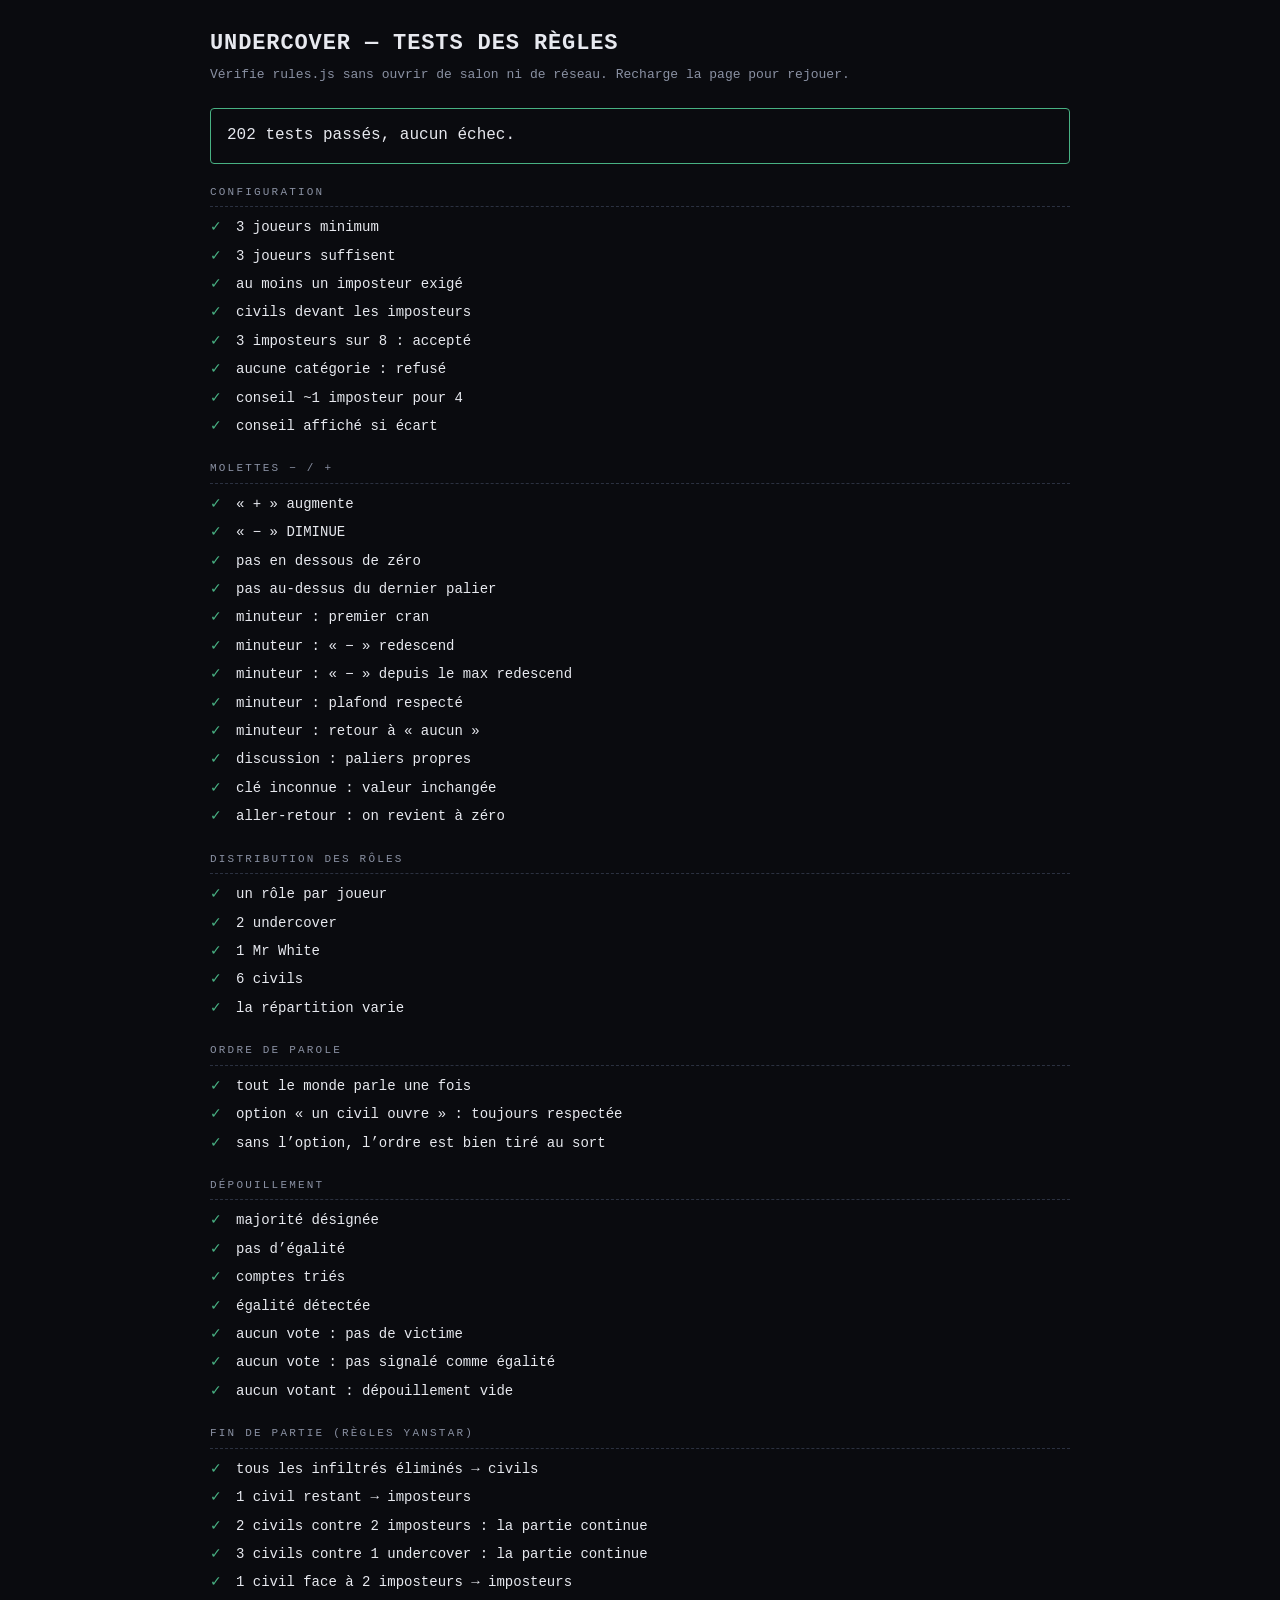
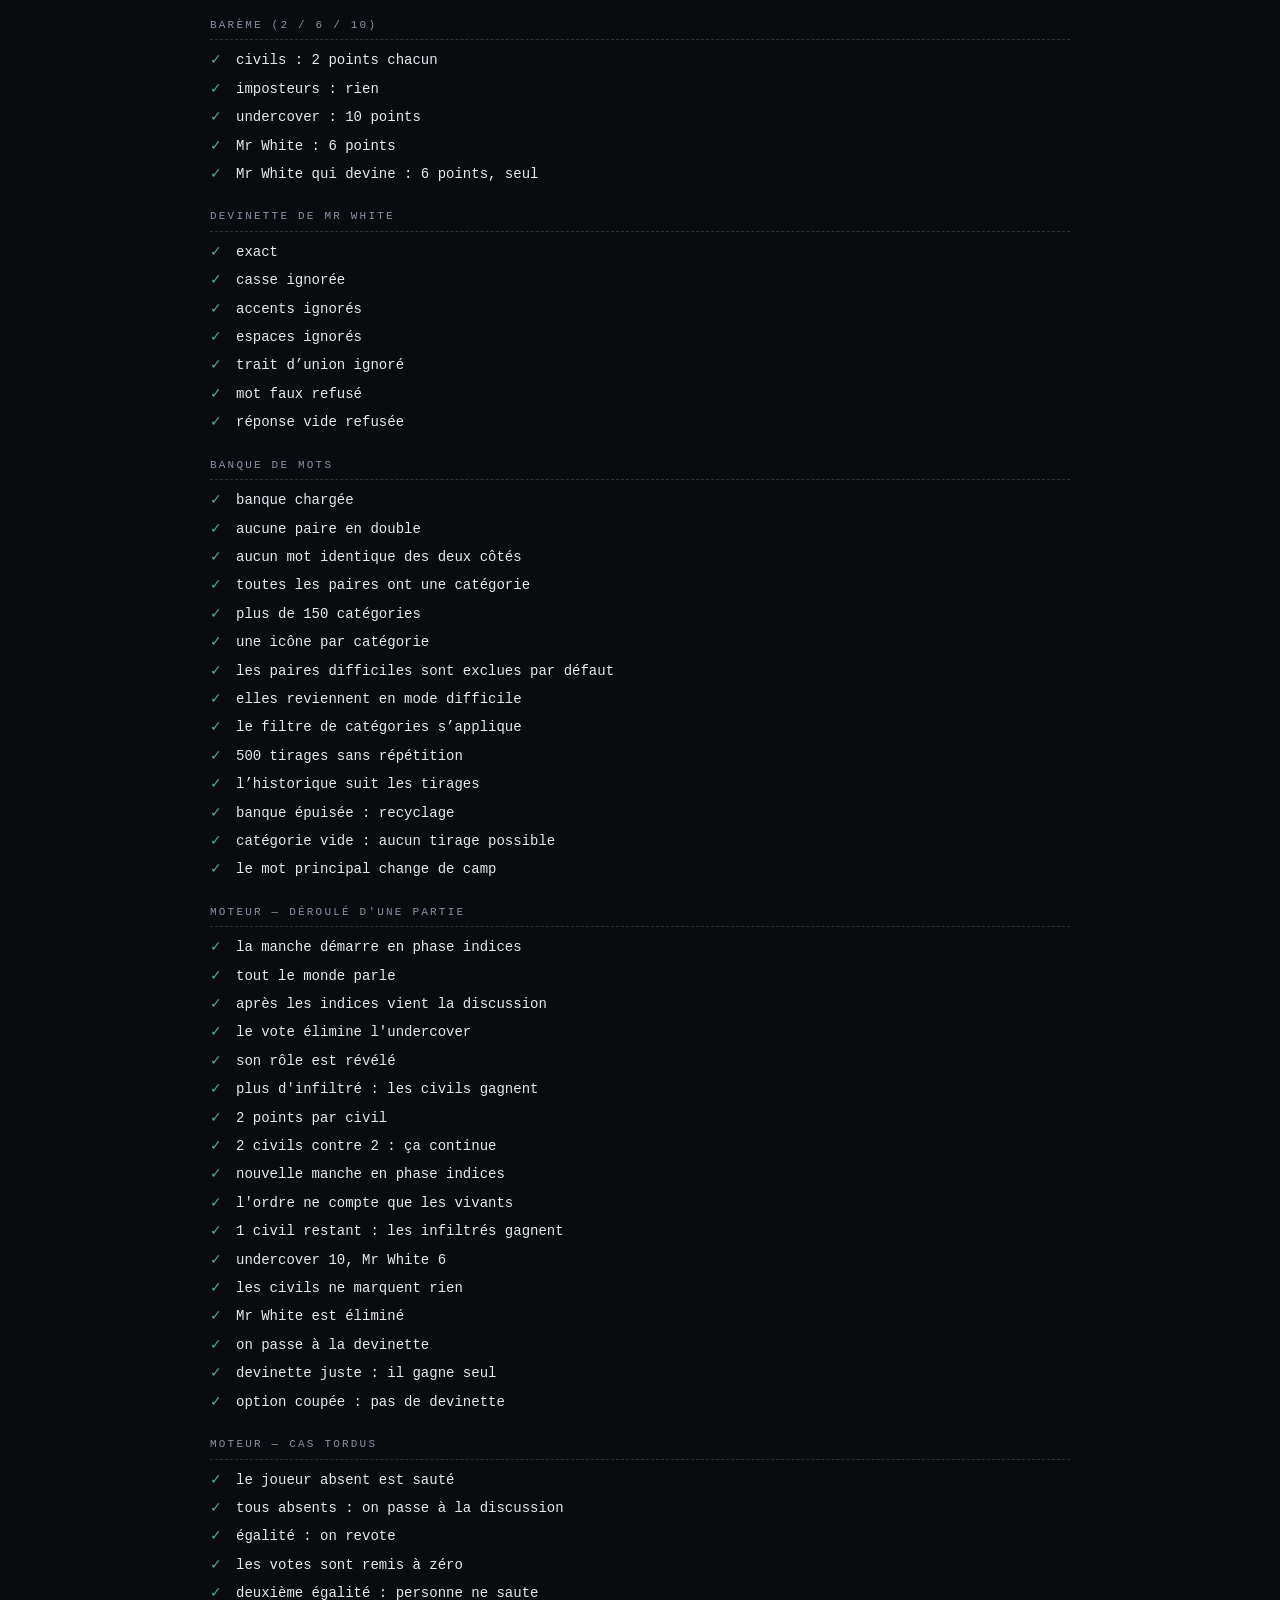
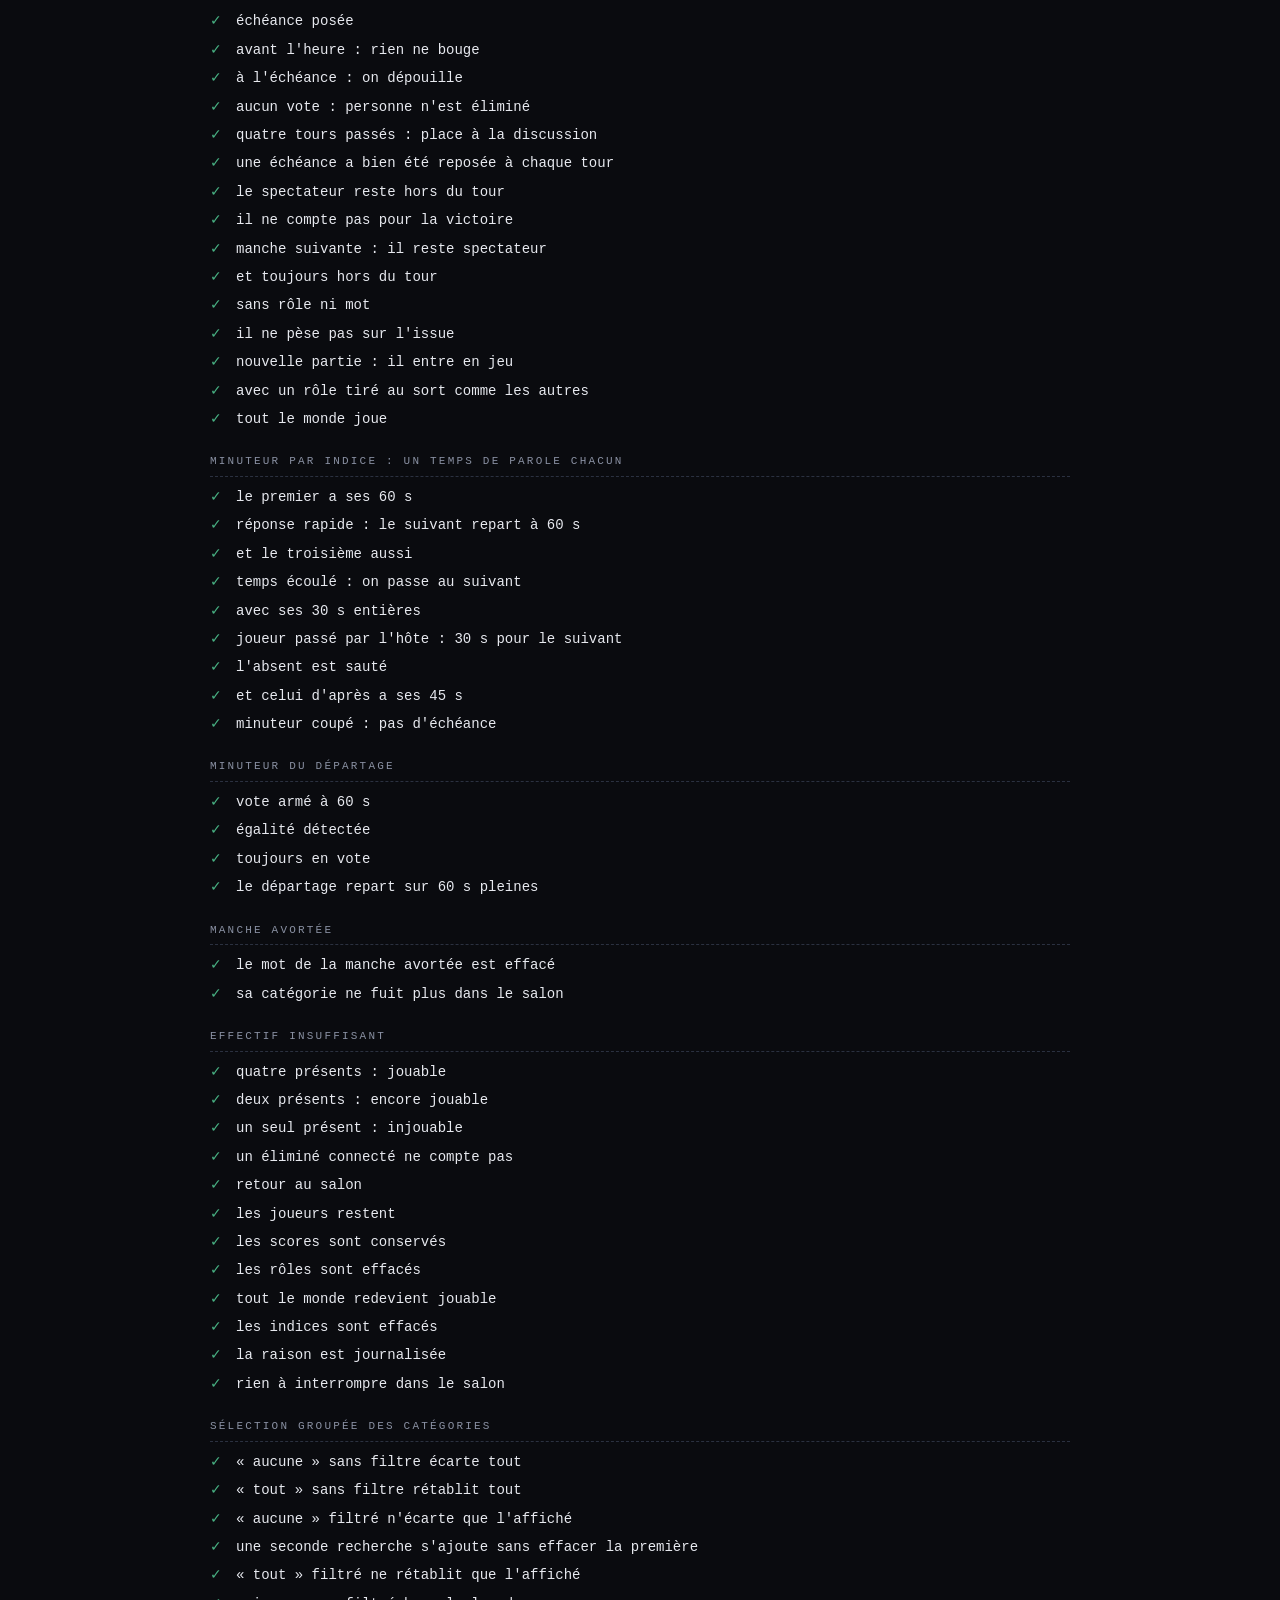
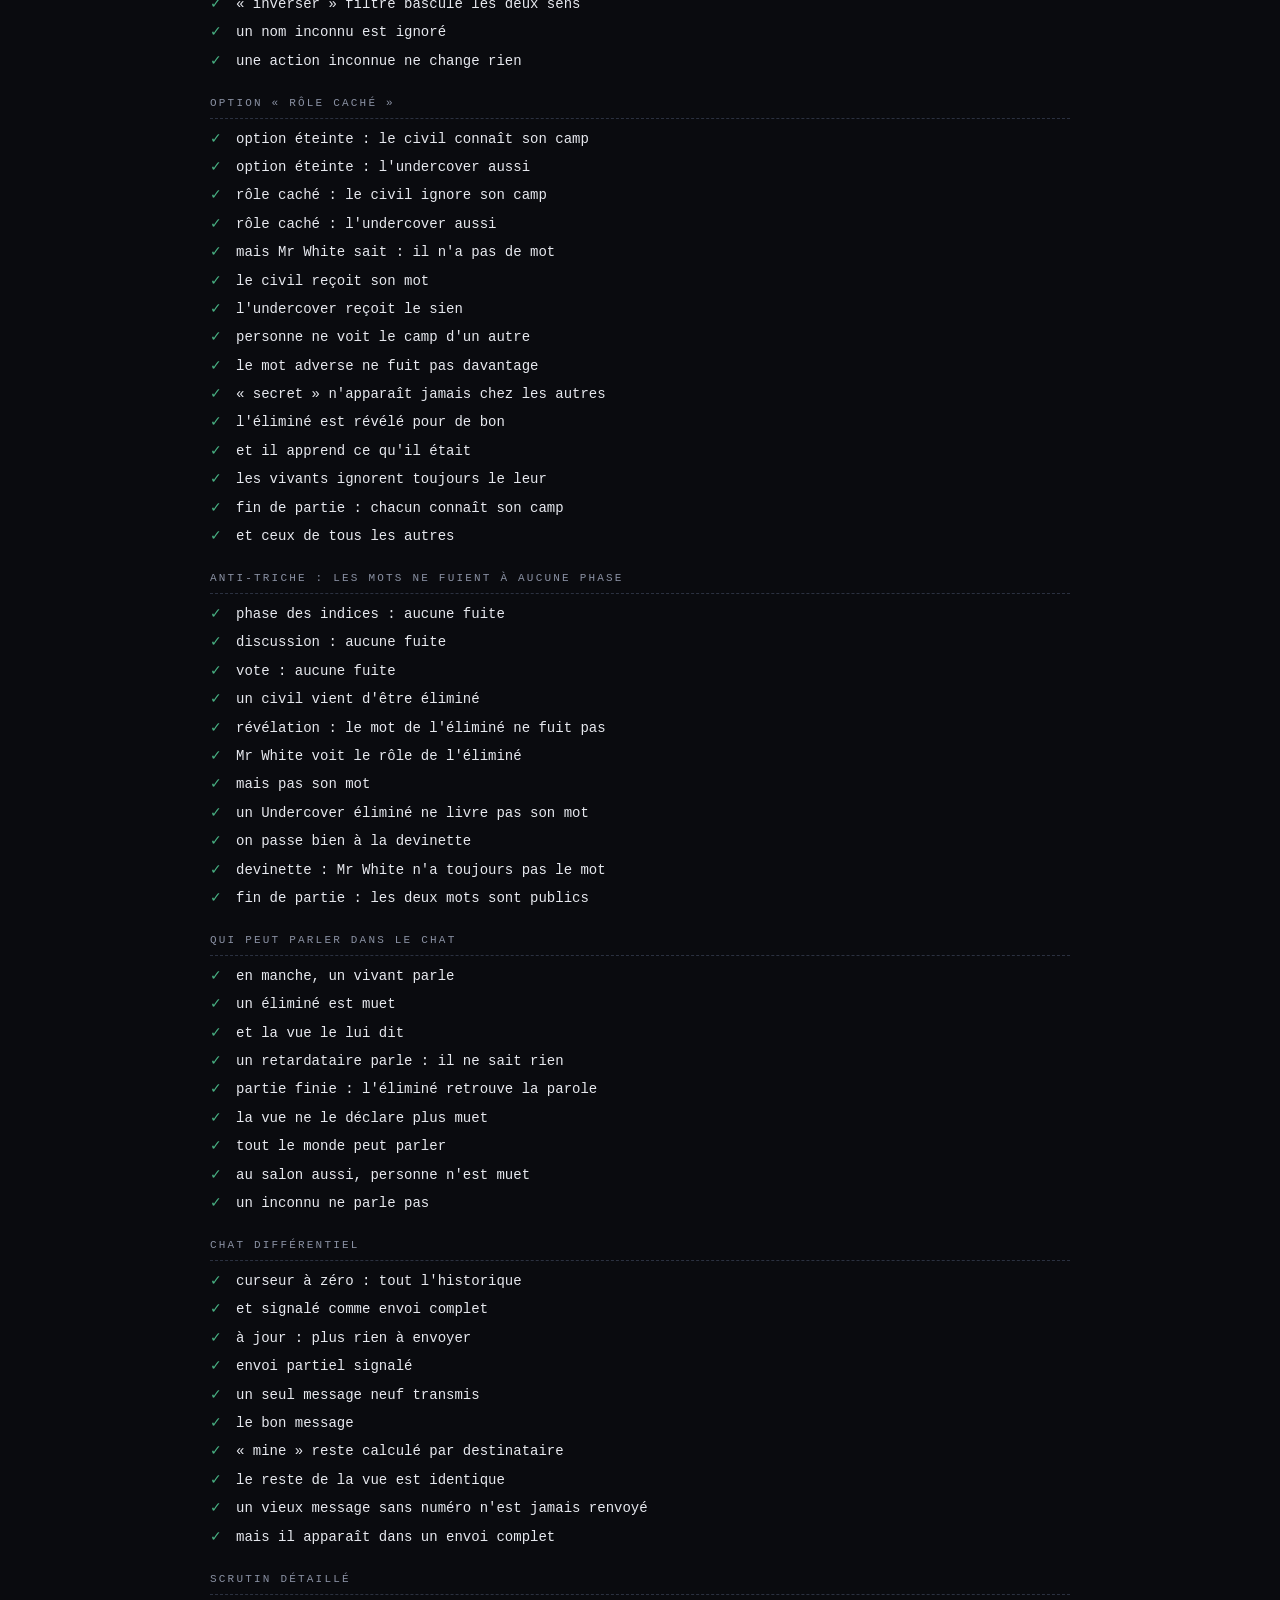
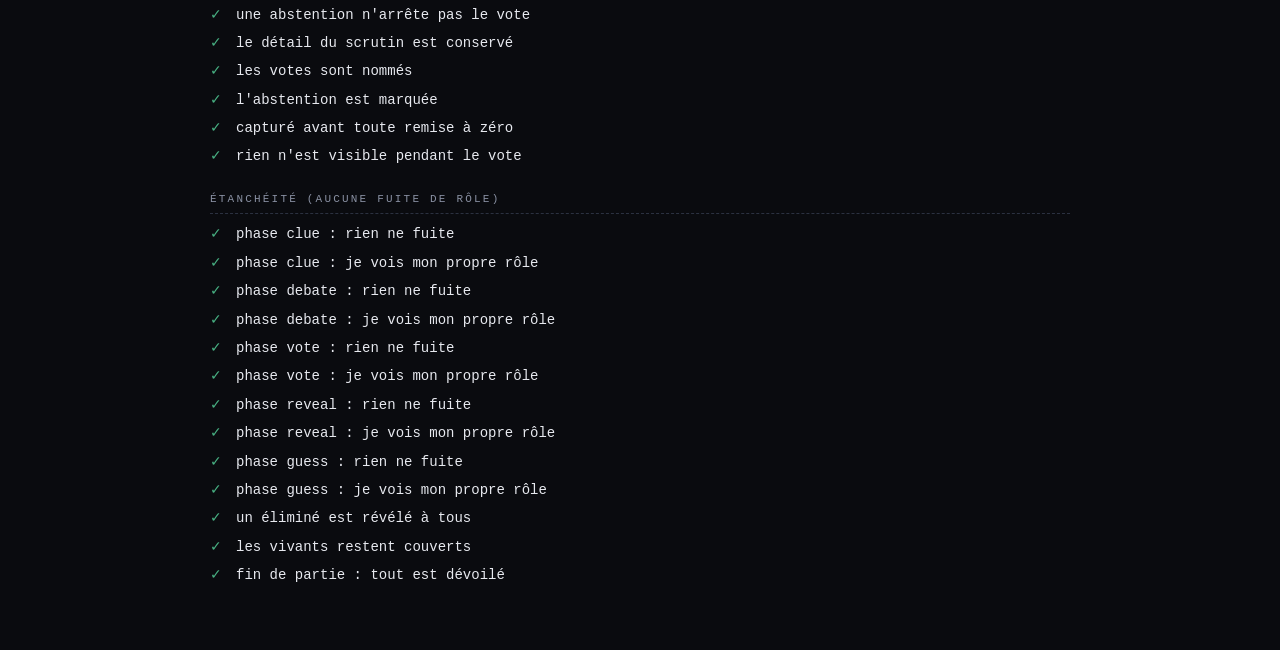
==== tests.html @ c73027e0 "Option « rôle caché » : on reçoit son mot, pas son camp Demandé en partie. Activée dans le salon, ch" ====
<!DOCTYPE html>
<html lang="fr">
<head>
<meta charset="utf-8">
<meta name="viewport" content="width=device-width, initial-scale=1">
<title>Undercover — tests</title>
<style>
:root{--ok:#48b183;--ko:#d8483c;--dim:#8a91a3;--line:#2b3140}
body{margin:0;padding:26px 18px 60px;background:#0a0b0f;color:#e7e9ef;
  font:14px/1.6 ui-monospace,Menlo,Consolas,monospace}
main{max-width:860px;margin:0 auto}
h1{font-size:22px;margin:0 0 4px;letter-spacing:.04em;text-transform:uppercase}
.sub{color:var(--dim);margin:0 0 22px;font-size:13px}
.bilan{border:1px solid var(--line);border-radius:4px;padding:14px 16px;margin-bottom:20px;font-size:16px}
.bilan.ok{border-color:var(--ok)} .bilan.ko{border-color:var(--ko)}
.grp{margin:20px 0 6px;color:var(--dim);font-size:11px;letter-spacing:.2em;text-transform:uppercase;
  border-bottom:1px dashed var(--line);padding-bottom:5px}
.t{display:flex;gap:10px;padding:3px 0;align-items:baseline}
.t .s{flex:none;width:16px}
.t.ok .s{color:var(--ok)} .t.ko .s{color:var(--ko)}
.t.ko{color:var(--ko)}
.det{color:var(--dim);font-size:12px;margin-left:26px}
</style>
</head>
<body>
<main>
  <h1>Undercover — tests des règles</h1>
  <p class="sub">Vérifie <code>rules.js</code> sans ouvrir de salon ni de réseau. Recharge la page pour rejouer.</p>
  <div id="bilan" class="bilan">exécution…</div>
  <div id="sortie"></div>
</main>

<script src="words.js?v=3"></script>
<script src="rules.js?v=14"></script>
<script>
/* ---------- micro-harnais ---------- */
const R = window.UC_RULES;
let passes = 0, echecs = 0;
const sortie = document.getElementById('sortie');

function groupe(titre) {
  const d = document.createElement('div'); d.className = 'grp'; d.textContent = titre; sortie.append(d);
}
function verifie(nom, condition, detail) {
  const ok = !!condition;
  ok ? passes++ : echecs++;
  const l = document.createElement('div'); l.className = 't ' + (ok ? 'ok' : 'ko');
  const s = document.createElement('span'); s.className = 's'; s.textContent = ok ? '✓' : '✕';
  const t = document.createElement('span'); t.textContent = nom;
  l.append(s, t); sortie.append(l);
  if (!ok && detail !== undefined) {
    const d = document.createElement('div'); d.className = 'det';
    d.textContent = 'obtenu : ' + JSON.stringify(detail);
    sortie.append(d);
  }
}
/* générateur déterministe : les tests ne doivent jamais dépendre du hasard */
function rnd(seed) { let x = seed; return () => (x = (x * 1103515245 + 12345) % 2147483648) / 2147483648; }
const joueurs = (...roles) => roles.map((role, i) => ({ id: 'p' + i, role, connected: true, alive: true }));

/* ================= configuration ================= */
groupe('Configuration');
verifie('3 joueurs minimum', R.cfgError(2, { under: 1, white: 0 }, 100) !== null);
verifie('3 joueurs suffisent', R.cfgError(3, { under: 1, white: 0 }, 100) === null,
        R.cfgError(3, { under: 1, white: 0 }, 100));
verifie('au moins un imposteur exigé', R.cfgError(5, { under: 0, white: 0 }, 100) !== null);
verifie('civils devant les imposteurs', R.cfgError(4, { under: 2, white: 0 }, 100) !== null);
verifie('3 imposteurs sur 8 : accepté', R.cfgError(8, { under: 2, white: 1 }, 100) === null);
verifie('aucune catégorie : refusé', R.cfgError(5, { under: 1, white: 0 }, 0) !== null);
verifie('conseil ~1 imposteur pour 4', R.cfgAdvice(8, { under: 2, white: 0 }) === null,
        R.cfgAdvice(8, { under: 2, white: 0 }));
verifie('conseil affiché si écart', typeof R.cfgAdvice(12, { under: 1, white: 0 }) === 'string');

/* ================= molettes de réglage ================= */
groupe('Molettes − / +');
{
  const c = { under: 1, white: 0, tClue: 0, tDebate: 0, tVote: 0 };
  verifie('« + » augmente', R.stepCfg(c, 'under', 1) === 2, R.stepCfg(c, 'under', 1));
  verifie('« − » DIMINUE', R.stepCfg(c, 'under', -1) === 0, R.stepCfg(c, 'under', -1));
  verifie('pas en dessous de zéro', R.stepCfg({ under: 0 }, 'under', -1) === 0);
  verifie('pas au-dessus du dernier palier', R.stepCfg({ under: 8 }, 'under', 1) === 8);

  verifie('minuteur : premier cran', R.stepCfg({ tClue: 0 }, 'tClue', 1) === 15, R.stepCfg({ tClue: 0 }, 'tClue', 1));
  verifie('minuteur : « − » redescend', R.stepCfg({ tClue: 30 }, 'tClue', -1) === 20, R.stepCfg({ tClue: 30 }, 'tClue', -1));
  verifie('minuteur : « − » depuis le max redescend', R.stepCfg({ tClue: 90 }, 'tClue', -1) === 60,
          R.stepCfg({ tClue: 90 }, 'tClue', -1));
  verifie('minuteur : plafond respecté', R.stepCfg({ tClue: 90 }, 'tClue', 1) === 90);
  verifie('minuteur : retour à « aucun »', R.stepCfg({ tVote: 20 }, 'tVote', -1) === 0);
  verifie('discussion : paliers propres', R.stepCfg({ tDebate: 60 }, 'tDebate', 1) === 90);
  verifie('clé inconnue : valeur inchangée', R.stepCfg({ zzz: 5 }, 'zzz', 1) === 5);

  /* un aller-retour complet doit revenir au point de départ */
  let v = { tClue: 0 };
  for (let i = 0; i < 6; i++) v.tClue = R.stepCfg(v, 'tClue', 1);
  const haut = v.tClue;
  for (let i = 0; i < 6; i++) v.tClue = R.stepCfg(v, 'tClue', -1);
  verifie('aller-retour : on revient à zéro', haut === 90 && v.tClue === 0, haut + ' puis ' + v.tClue);
}

/* ================= rôles ================= */
groupe('Distribution des rôles');
{
  const r = R.assignRoles(9, { under: 2, white: 1 }, rnd(7));
  verifie('un rôle par joueur', r.length === 9, r);
  verifie('2 undercover', r.filter(x => x === 'under').length === 2, r);
  verifie('1 Mr White', r.filter(x => x === 'white').length === 1, r);
  verifie('6 civils', r.filter(x => x === 'civil').length === 6, r);
  const a = R.assignRoles(9, { under: 2, white: 1 }, rnd(1)).join();
  const b = R.assignRoles(9, { under: 2, white: 1 }, rnd(2)).join();
  verifie('la répartition varie', a !== b);
}

/* ================= ordre de parole ================= */
groupe('Ordre de parole');
{
  const ps = joueurs('under', 'civil', 'civil', 'white');
  const o = R.speakOrder(ps, false, rnd(3));
  verifie('tout le monde parle une fois', o.length === 4 && new Set(o).size === 4, o);
  let civilEnTete = 0;
  for (let s = 1; s <= 40; s++) {
    const ord = R.speakOrder(ps, true, rnd(s));
    if (ps.find(p => p.id === ord[0]).role === 'civil') civilEnTete++;
  }
  verifie('option « un civil ouvre » : toujours respectée', civilEnTete === 40, civilEnTete + '/40');
  let premiers = new Set();
  for (let s = 1; s <= 40; s++) premiers.add(R.speakOrder(ps, false, rnd(s))[0]);
  verifie('sans l’option, l’ordre est bien tiré au sort', premiers.size > 1, [...premiers]);
}

/* ================= vote ================= */
groupe('Dépouillement');
{
  const v = [{ id: 'a', voted: 'c' }, { id: 'b', voted: 'c' }, { id: 'c', voted: 'a' }];
  const r = R.tallyVotes(v);
  verifie('majorité désignée', r.top.length === 1 && r.top[0] === 'c', r);
  verifie('pas d’égalité', r.tie === false);
  verifie('comptes triés', r.tally[0].n === 2, r.tally);
}
{
  const r = R.tallyVotes([{ id: 'a', voted: 'b' }, { id: 'b', voted: 'a' }]);
  verifie('égalité détectée', r.tie === true && r.top.length === 2, r);
}
{
  const r = R.tallyVotes([{ id: 'a', voted: null }, { id: 'b', voted: null }]);
  verifie('aucun vote : pas de victime', r.top.length === 0, r);
  verifie('aucun vote : pas signalé comme égalité', r.tie === false, r);
}
{
  const r = R.tallyVotes([]);
  verifie('aucun votant : dépouillement vide', r.top.length === 0 && r.tally.length === 0, r);
}

/* ================= conditions de victoire ================= */
groupe('Fin de partie (règles Yanstar)');
verifie('tous les infiltrés éliminés → civils',
        R.outcome(joueurs('civil', 'civil', 'civil')) === 'civils');
verifie('1 civil restant → imposteurs',
        R.outcome(joueurs('civil', 'under')) === 'imposteurs');
verifie('2 civils contre 2 imposteurs : la partie continue',
        R.outcome(joueurs('civil', 'civil', 'under', 'white')) === null,
        R.outcome(joueurs('civil', 'civil', 'under', 'white')));
verifie('3 civils contre 1 undercover : la partie continue',
        R.outcome(joueurs('civil', 'civil', 'civil', 'under')) === null);
verifie('1 civil face à 2 imposteurs → imposteurs',
        R.outcome(joueurs('civil', 'under', 'white')) === 'imposteurs');

/* ================= barème ================= */
groupe('Barème (2 / 6 / 10)');
{
  const ps = joueurs('civil', 'civil', 'under', 'white');
  const g1 = R.awardScores('civils', ps);
  verifie('civils : 2 points chacun', g1.p0 === 2 && g1.p1 === 2, g1);
  verifie('imposteurs : rien', g1.p2 === undefined && g1.p3 === undefined, g1);
  const g2 = R.awardScores('imposteurs', ps);
  verifie('undercover : 10 points', g2.p2 === 10, g2);
  verifie('Mr White : 6 points', g2.p3 === 6, g2);
  const g3 = R.awardScores('white', ps, 'p3');
  verifie('Mr White qui devine : 6 points, seul', g3.p3 === 6 && Object.keys(g3).length === 1, g3);
}

/* ================= devinette de Mr White ================= */
groupe('Devinette de Mr White');
verifie('exact', R.guessOk('Avocat', 'Avocat'));
verifie('casse ignorée', R.guessOk('AVOCAT', 'Avocat'));
verifie('accents ignorés', R.guessOk('cafe', 'Café'));
verifie('espaces ignorés', R.guessOk('  pain au chocolat ', 'Pain au chocolat'));
verifie('trait d’union ignoré', R.guessOk('hotdog', 'Hot-dog'));
verifie('mot faux refusé', !R.guessOk('Juge', 'Avocat'));
verifie('réponse vide refusée', !R.guessOk('   ', 'Avocat'));

/* ================= banque de mots ================= */
groupe('Banque de mots');
{
  const W = window.UC_WORDS || [];
  verifie('banque chargée', W.length > 20000, W.length);
  verifie('aucune paire en double', new Set(W.map(w => w.key)).size === W.length);
  verifie('aucun mot identique des deux côtés', W.every(w => w.a.toLowerCase() !== w.b.toLowerCase()));
  verifie('toutes les paires ont une catégorie', W.every(w => w.cat && w.cat.length));
  const cats = new Set(W.map(w => w.cat));
  verifie('plus de 150 catégories', cats.size > 150, cats.size);
  verifie('une icône par catégorie',
          [...cats].every(c => window.UC_ICONS && window.UC_ICONS[c]),
          [...cats].filter(c => !(window.UC_ICONS || {})[c]));

  const cfg = { hard: false, off: [] };
  verifie('les paires difficiles sont exclues par défaut',
          R.poolFor(W, cfg).every(w => !w.hard));
  verifie('elles reviennent en mode difficile',
          R.poolFor(W, { hard: true, off: [] }).length > R.poolFor(W, cfg).length);
  const cible = 'Animaux';
  verifie('le filtre de catégories s’applique',
          R.poolFor(W, { hard: false, off: [...cats].filter(c => c !== cible) })
           .every(w => w.cat === cible));

  /* 500 tirages : aucune répétition tant que la banque n’est pas épuisée */
  let used = [], doublons = 0;
  const vus = new Set();
  for (let i = 0; i < 500; i++) {
    const r = R.pickPair(W, used, cfg, rnd(i + 11));
    if (vus.has(r.pair.civil + '|' + r.pair.under) || vus.has(r.pair.under + '|' + r.pair.civil)) doublons++;
    vus.add(r.pair.civil + '|' + r.pair.under);
    used = r.used;
  }
  verifie('500 tirages sans répétition', doublons === 0, doublons);
  verifie('l’historique suit les tirages', used.length === 500, used.length);

  /* banque épuisée : on recycle au lieu de bloquer */
  const mini = [{ a: 'X', b: 'Y', cat: 'T', hard: false, key: 'x|y' }];
  const r1 = R.pickPair(mini, ['x|y'], { hard: false, off: [] }, rnd(5));
  verifie('banque épuisée : recyclage', r1 && r1.recycle === true, r1);
  verifie('catégorie vide : aucun tirage possible',
          R.pickPair(W, [], { hard: false, off: [...cats] }, rnd(5)) === null);

  /* le mot principal change de camp */
  let sensA = 0;
  for (let i = 0; i < 60; i++) {
    const r = R.pickPair(mini, [], { hard: false, off: [] }, rnd(i + 1));
    if (r.pair.civil === 'X') sensA++;
  }
  verifie('le mot principal change de camp', sensA > 5 && sensA < 55, sensA + '/60');
}

/* ================= moteur : parties complètes ================= */
/* On rejoue de vraies parties sur le moteur, sans navigateur ni réseau. */
groupe('Moteur — déroulé d\'une partie');

function partie(roles, cfg = {}) {
  const e = {
    phase: 'lobby', round: 0, turn: 0, order: [], clues: [], chat: [], log: [],
    cfg: Object.assign({ under: 1, white: 0, whiteGuess: true, civilFirst: false,
                         tClue: 0, tDebate: 0, tVote: 0, showCat: false }, cfg),
    players: roles.map((role, i) => ({
      id: 'p' + i, name: 'J' + i, role, word: role === 'white' ? null : (role === 'under' ? 'B' : 'A'),
      alive: true, connected: true, score: 0, voted: null, revealed: false,
    })),
    pair: { civil: 'A', under: 'B', cat: 'T' },
  };
  return e;
}
const voterTous = (e, cible) => R.vivants(e).forEach(p => {
  p.voted = (p.id === cible) ? R.vivants(e).find(x => x.id !== cible).id : cible;
});

{
  /* 4 joueurs, 1 undercover : les civils l'éliminent au premier vote */
  const e = partie(['civil', 'civil', 'civil', 'under']);
  R.demarrerManche(e, { pair: e.pair, roles: e.players.map(p => p.role) });
  verifie('la manche démarre en phase indices', e.phase === 'clue', e.phase);
  verifie('tout le monde parle', e.order.length === 4, e.order);

  e.turn = e.order.length;                       // tout le monde a parlé
  R.avancer(e, 0);
  verifie('après les indices vient la discussion', e.phase === 'debate', e.phase);

  e.phase = 'vote'; e.players.forEach(p => p.voted = null);
  voterTous(e, 'p3');
  R.avancer(e, 0);
  verifie('le vote élimine l\'undercover', e.phase === 'reveal' && e.elim.id === 'p3', e.elim);
  verifie('son rôle est révélé', R.parId(e, 'p3').revealed === true);

  const suite = R.apresElimination(e);
  verifie('plus d\'infiltré : les civils gagnent', suite === 'end' && e.result.winner === 'civils', e.result);
  verifie('2 points par civil', R.parId(e, 'p0').score === 2 && R.parId(e, 'p3').score === 0);
}

{
  /* 3 civils + 2 infiltrés : à 2 contre 2 la partie continue (règle officielle),
     elle ne bascule qu'au moment où il ne reste qu'un seul civil. */
  const e = partie(['civil', 'civil', 'civil', 'under', 'white'], { under: 1, white: 1 });
  R.demarrerManche(e, { pair: e.pair, roles: e.players.map(p => p.role) });
  R.parId(e, 'p0').alive = false;                // premier civil éliminé → 2 civils / 2 infiltrés
  e.elim = { id: 'p0', role: 'civil' }; e.phase = 'reveal';
  verifie('2 civils contre 2 : ça continue', R.apresElimination(e) === 'manche', e.phase);
  verifie('nouvelle manche en phase indices', e.phase === 'clue' && e.round === 2, e.round);
  verifie('l\'ordre ne compte que les vivants', e.order.length === 4, e.order.length);

  R.parId(e, 'p1').alive = false;                // deuxième civil → il n'en reste qu'un
  e.elim = { id: 'p1', role: 'civil' }; e.phase = 'reveal';
  verifie('1 civil restant : les infiltrés gagnent',
          R.apresElimination(e) === 'end' && e.result.winner === 'imposteurs', e.result);
  verifie('undercover 10, Mr White 6',
          R.parId(e, 'p3').score === 10 && R.parId(e, 'p4').score === 6,
          R.parId(e, 'p3').score + '/' + R.parId(e, 'p4').score);
  verifie('les civils ne marquent rien', R.parId(e, 'p2').score === 0);
}

{
  /* Mr White éliminé : passage par la devinette */
  const e = partie(['civil', 'civil', 'civil', 'white'], { under: 0, white: 1 });
  R.demarrerManche(e, { pair: e.pair, roles: e.players.map(p => p.role) });
  e.phase = 'vote'; voterTous(e, 'p3'); R.avancer(e, 0);
  verifie('Mr White est éliminé', e.elim.role === 'white', e.elim);
  verifie('on passe à la devinette', R.apresElimination(e) === 'guess' && e.phase === 'guess', e.phase);
  R.terminer(e, 'white', 'p3');
  verifie('devinette juste : il gagne seul', e.result.winner === 'white' && R.parId(e, 'p3').score === 6);

  /* si l'option est coupée, on enchaîne directement */
  const e2 = partie(['civil', 'civil', 'civil', 'white'], { under: 0, white: 1, whiteGuess: false });
  R.demarrerManche(e2, { pair: e2.pair, roles: e2.players.map(p => p.role) });
  R.parId(e2, 'p3').alive = false;
  e2.elim = { id: 'p3', role: 'white' }; e2.phase = 'reveal';
  verifie('option coupée : pas de devinette',
          R.apresElimination(e2) === 'end' && e2.result.winner === 'civils', e2.result);
}

groupe('Moteur — cas tordus');
{
  /* un joueur déconnecté ne doit pas bloquer le tour de parole */
  const e = partie(['civil', 'civil', 'civil', 'under']);
  R.demarrerManche(e, { pair: e.pair, roles: e.players.map(p => p.role) });
  R.parId(e, e.order[0]).connected = false;
  R.avancer(e, 0);
  verifie('le joueur absent est sauté', e.turn === 1, e.turn);
  e.order.forEach(id => { R.parId(e, id).connected = false; });
  R.avancer(e, 0);
  verifie('tous absents : on passe à la discussion', e.phase === 'debate', e.phase);
}
{
  /* égalité, puis deuxième égalité : personne n'est éliminé */
  const e = partie(['civil', 'civil', 'under', 'white']);
  R.demarrerManche(e, { pair: e.pair, roles: e.players.map(p => p.role) });
  e.phase = 'vote';
  R.parId(e, 'p0').voted = 'p2'; R.parId(e, 'p1').voted = 'p2';
  R.parId(e, 'p2').voted = 'p0'; R.parId(e, 'p3').voted = 'p0';
  R.avancer(e, 0);
  verifie('égalité : on revote', e.phase === 'vote' && e.tie.length === 2, e.tie);
  verifie('les votes sont remis à zéro', R.vivants(e).every(p => !p.voted));
  R.parId(e, 'p0').voted = 'p2'; R.parId(e, 'p1').voted = 'p2';
  R.parId(e, 'p2').voted = 'p0'; R.parId(e, 'p3').voted = 'p0';
  R.avancer(e, 0);
  verifie('deuxième égalité : personne ne saute', e.phase === 'reveal' && e.elim === null, e.elim);
}
{
  /* personne ne vote : le minuteur débloque au lieu de figer */
  const e = partie(['civil', 'civil', 'civil', 'under'], { tVote: 30 });
  R.demarrerManche(e, { pair: e.pair, roles: e.players.map(p => p.role) });
  e.phase = 'vote'; e.players.forEach(p => p.voted = null);
  R.armer(e, 1000);
  verifie('échéance posée', e.deadline === 31000, e.deadline);
  verifie('avant l\'heure : rien ne bouge', R.echeance(e, 20000) === false && e.phase === 'vote');
  verifie('à l\'échéance : on dépouille', R.echeance(e, 31001) === true && e.phase === 'reveal', e.phase);
  verifie('aucun vote : personne n\'est éliminé', e.elim === null);
}
{
  /* le minuteur d'indice enchaîne les tours sans se perdre */
  const e = partie(['civil', 'civil', 'civil', 'under'], { tClue: 15 });
  R.demarrerManche(e, { pair: e.pair, roles: e.players.map(p => p.role) });
  R.armer(e, 0);
  let t = 0;
  for (let i = 0; i < 4; i++) { t += 15001; R.echeance(e, t); }
  verifie('quatre tours passés : place à la discussion', e.phase === 'debate', e.phase + ' tour ' + e.turn);
  verifie('une échéance a bien été reposée à chaque tour', e.deadline === null || e.deadline > t,
          e.deadline);
}
{
  /* un retardataire n'entre pas dans l'ordre de parole */
  const e = partie(['civil', 'civil', 'civil', 'under']);
  R.demarrerManche(e, { pair: e.pair, roles: e.players.map(p => p.role) });
  e.players.push({ id: 'tard', name: 'Tardif', role: null, alive: false, pending: true,
                   connected: true, score: 0, voted: null, revealed: false });
  R.avancer(e, 0);
  verifie('le spectateur reste hors du tour', e.order.length === 4 && !e.order.includes('tard'), e.order);
  verifie('il ne compte pas pour la victoire', R.outcome(R.vivants(e)) === null);
  /* manche suivante de la MÊME partie : il reste spectateur. Injecter un joueur
     en cours changerait l'équilibre annoncé au lancement, et il a déjà entendu
     les indices et vu les votes. */
  R.demarrerManche(e);
  const t = R.parId(e, 'tard');
  verifie('manche suivante : il reste spectateur', t.pending === true && !t.alive, t);
  verifie('et toujours hors du tour', !e.order.includes('tard'), e.order);
  verifie('sans rôle ni mot', t.role === null && !t.word, t);
  verifie('il ne pèse pas sur l\'issue', R.outcome(R.vivants(e)) === null);

  /* c'est la partie SUIVANTE qui le fait entrer, avec un vrai rôle tiré au sort */
  R.demarrerManche(e, { pair: e.pair, roles: ['civil', 'civil', 'civil', 'under', 'white'] });
  verifie('nouvelle partie : il entre en jeu', !t.pending && t.alive && e.order.includes('tard'), e.order);
  verifie('avec un rôle tiré au sort comme les autres', t.role === 'white', t.role);
  verifie('tout le monde joue', e.order.length === 5, e.order.length);
}

groupe('Minuteur par indice : un temps de parole CHACUN');
{
  const e = partie(['civil', 'civil', 'under', 'civil']);
  e.cfg.tClue = 60;
  R.demarrerManche(e, { pair: e.pair, roles: e.players.map(p => p.role) });
  R.armer(e, 0);
  verifie('le premier a ses 60 s', e.deadline === 60000, e.deadline);

  /* il répond au bout de 10 s : le suivant ne doit PAS hériter des 50 s restantes */
  R.tourSuivant(e); R.avancer(e, 10000);
  verifie('réponse rapide : le suivant repart à 60 s',
          e.deadline - 10000 === 60000, 'reste ' + (e.deadline - 10000) / 1000 + ' s');

  R.tourSuivant(e); R.avancer(e, 15000);
  verifie('et le troisième aussi', e.deadline - 15000 === 60000,
          'reste ' + (e.deadline - 15000) / 1000 + ' s');

  /* temps écoulé : le suivant repart neuf lui aussi */
  const f = partie(['civil', 'civil', 'under', 'civil']);
  f.cfg.tClue = 30;
  R.demarrerManche(f, { pair: f.pair, roles: f.players.map(p => p.role) });
  R.armer(f, 0);
  R.echeance(f, 30000);
  verifie('temps écoulé : on passe au suivant', f.turn === 1, f.turn);
  verifie('avec ses 30 s entières', f.deadline - 30000 === 30000,
          'reste ' + (f.deadline - 30000) / 1000 + ' s');

  /* l'hôte passe un joueur muet : même règle */
  R.tourSuivant(f); R.avancer(f, 35000);
  verifie('joueur passé par l\'hôte : 30 s pour le suivant',
          f.deadline - 35000 === 30000, 'reste ' + (f.deadline - 35000) / 1000 + ' s');

  /* un absent sauté automatiquement ne consomme le temps de personne */
  const g = partie(['civil', 'civil', 'under', 'civil']);
  g.cfg.tClue = 45;
  R.demarrerManche(g, { pair: g.pair, roles: g.players.map(p => p.role) });
  R.parId(g, g.order[1]).connected = false;
  R.armer(g, 0);
  R.tourSuivant(g); R.avancer(g, 5000);
  verifie('l\'absent est sauté', g.turn === 2, g.turn);
  verifie('et celui d\'après a ses 45 s', g.deadline - 5000 === 45000,
          'reste ' + (g.deadline - 5000) / 1000 + ' s');

  /* minuteur coupé : aucune échéance, quoi qu'il arrive */
  const h = partie(['civil', 'civil', 'under', 'civil']);
  h.cfg.tClue = 0;
  R.demarrerManche(h, { pair: h.pair, roles: h.players.map(p => p.role) });
  R.armer(h, 0);
  R.tourSuivant(h); R.avancer(h, 1000);
  verifie('minuteur coupé : pas d\'échéance', h.deadline === null, h.deadline);
}

groupe('Minuteur du départage');
{
  const e = partie(['civil', 'civil', 'under', 'civil']);
  e.cfg.tVote = 60;
  R.demarrerManche(e, { pair: e.pair, roles: e.players.map(p => p.role) });
  e.phase = 'vote'; R.armer(e, 1000);
  verifie('vote armé à 60 s', e.deadline === 61000, e.deadline);
  e.players[0].voted = 'p1'; e.players[1].voted = 'p0';
  e.players[2].voted = 'p1'; e.players[3].voted = 'p0';
  R.avancer(e, 30000);                       // tous ont voté au bout de 30 s
  verifie('égalité détectée', !!e.tie, e.tie);
  verifie('toujours en vote', e.phase === 'vote', e.phase);
  verifie('le départage repart sur 60 s pleines', e.deadline === 90000,
          'reste ' + (e.deadline - 30000) / 1000 + ' s');
}

groupe('Manche avortée');
{
  const e = partie(['civil', 'civil', 'under', 'civil']);
  e.cfg.showCat = true;
  R.demarrerManche(e, { pair: e.pair, roles: e.players.map(p => p.role) });
  R.interrompre(e, 'test');
  verifie('le mot de la manche avortée est effacé', e.pair === null, e.pair);
  verifie('sa catégorie ne fuit plus dans le salon',
          R.projeter(e, 'p0').pair === null, R.projeter(e, 'p0').pair);
}

groupe('Effectif insuffisant');
{
  const e = partie(['civil', 'civil', 'civil', 'under']);
  R.demarrerManche(e, { pair: e.pair, roles: e.players.map(p => p.role) });
  verifie('quatre présents : jouable', R.partieInjouable(e) === false);
  R.parId(e, 'p1').connected = false;
  R.parId(e, 'p2').connected = false;
  verifie('deux présents : encore jouable', R.partieInjouable(e) === false, R.joueursEnJeu(e));
  R.parId(e, 'p3').connected = false;
  verifie('un seul présent : injouable', R.partieInjouable(e) === true, R.joueursEnJeu(e));
  verifie('un éliminé connecté ne compte pas',
          (R.parId(e, 'p1').connected = true, R.parId(e, 'p1').alive = false, R.partieInjouable(e)) === true);

  /* interruption : on garde les joueurs et les scores, on efface la manche */
  e.players.forEach(p => p.score = 5);
  e.clues.push({ round: 1, id: 'p0', text: 'x' });
  R.interrompre(e, 'Plus assez de joueurs.');
  verifie('retour au salon', e.phase === 'lobby', e.phase);
  verifie('les joueurs restent', e.players.length === 4);
  verifie('les scores sont conservés', e.players.every(p => p.score === 5));
  verifie('les rôles sont effacés', e.players.every(p => p.role === null));
  verifie('tout le monde redevient jouable', e.players.every(p => p.alive && !p.pending));
  verifie('les indices sont effacés', e.clues.length === 0);
  verifie('la raison est journalisée', e.log.join(' ').includes('Plus assez'), e.log);
  verifie('rien à interrompre dans le salon', R.partieInjouable(e) === false);
}

groupe('Sélection groupée des catégories');
{
  const toutes = ['Animaux', 'Sport', 'Cuisine', 'Musique'];
  const tri = a => [...a].sort();

  verifie('« aucune » sans filtre écarte tout',
          tri(R.appliquerCats([], toutes, 'none', toutes)).join() === tri(toutes).join());
  verifie('« tout » sans filtre rétablit tout',
          R.appliquerCats(toutes, toutes, 'all', toutes).length === 0);

  /* le cas qui compte : une recherche est active, la commande ne doit porter
     que sur ce qui est affiché */
  const apres = R.appliquerCats([], ['Sport'], 'none', toutes);
  verifie('« aucune » filtré n\'écarte que l\'affiché', apres.join() === 'Sport', apres);

  const cumul = R.appliquerCats(apres, ['Animaux'], 'none', toutes);
  verifie('une seconde recherche s\'ajoute sans effacer la première',
          tri(cumul).join() === 'Animaux,Sport', cumul);

  const rendu = R.appliquerCats(cumul, ['Sport'], 'all', toutes);
  verifie('« tout » filtré ne rétablit que l\'affiché', rendu.join() === 'Animaux', rendu);

  const inv = R.appliquerCats(['Sport'], ['Sport', 'Cuisine'], 'invert', toutes);
  verifie('« inverser » filtré bascule les deux sens', tri(inv).join() === 'Cuisine', inv);

  /* la liste vient du client : on ne s'y fie pas */
  const triche = R.appliquerCats([], ['Catégorie Inventée', 'Sport'], 'none', toutes);
  verifie('un nom inconnu est ignoré', triche.join() === 'Sport', triche);
  verifie('une action inconnue ne change rien',
          R.appliquerCats(['Sport'], toutes, 'vide-tout', toutes).join() === 'Sport');
}

groupe('Option « rôle caché »');
{
  const monte = cache => {
    const e = partie(['civil', 'under', 'white', 'civil', 'civil']);
    e.cfg.hideRole = cache;
    e.pair = { civil: 'Marmotte', under: 'Musaraigne', cat: 'Animaux' };
    R.demarrerManche(e, { pair: e.pair, roles: e.players.map(p => p.role) });
    return e;
  };
  const vu = (e, r) => R.projeter(e, e.players.find(p => p.role === r).id).you.role;

  /* option éteinte : rien ne change */
  const off = monte(false);
  verifie('option éteinte : le civil connaît son camp', vu(off, 'civil') === 'civil');
  verifie('option éteinte : l\'undercover aussi', vu(off, 'under') === 'under');

  const e = monte(true);
  verifie('rôle caché : le civil ignore son camp', vu(e, 'civil') === R.ROLE_SECRET, vu(e, 'civil'));
  verifie('rôle caché : l\'undercover aussi', vu(e, 'under') === R.ROLE_SECRET, vu(e, 'under'));
  verifie('mais Mr White sait : il n\'a pas de mot', vu(e, 'white') === 'white', vu(e, 'white'));

  /* le mot, lui, arrive toujours : c'est tout ce qu'on a pour jouer */
  const civ = e.players.find(p => p.role === 'civil');
  const und = e.players.find(p => p.role === 'under');
  verifie('le civil reçoit son mot', R.projeter(e, civ.id).you.word === 'Marmotte');
  verifie('l\'undercover reçoit le sien', R.projeter(e, und.id).you.word === 'Musaraigne');

  /* et le masquage ne doit rien révéler des autres, dans aucun sens */
  verifie('personne ne voit le camp d\'un autre',
          e.players.every(moi => R.projeter(e, moi.id).players
            .every(p => p.id === moi.id || p.role === null)));
  verifie('le mot adverse ne fuit pas davantage',
          !JSON.stringify(R.projeter(e, civ.id)).includes('Musaraigne'));
  verifie('« secret » n\'apparaît jamais chez les autres',
          e.players.every(moi => R.projeter(e, moi.id).players
            .filter(p => p.id !== moi.id).every(p => p.role !== R.ROLE_SECRET)));

  /* une élimination révèle le vrai rôle, option ou pas */
  e.phase = 'vote'; e.players.forEach(p => p.voted = und.id);
  R.depouiller(e);
  verifie('l\'éliminé est révélé pour de bon', R.projeter(e, civ.id).elim.role === 'under');
  verifie('et il apprend ce qu\'il était', R.projeter(e, und.id).you.role === 'under');
  verifie('les vivants ignorent toujours le leur', vu(e, 'civil') === R.ROLE_SECRET);

  /* fin de partie : tout le monde sait tout */
  R.terminer(e, 'civils');
  verifie('fin de partie : chacun connaît son camp', vu(e, 'civil') === 'civil');
  verifie('et ceux de tous les autres',
          R.projeter(e, civ.id).players.every(p => p.role !== null && p.role !== R.ROLE_SECRET));
}

groupe('Anti-triche : les mots ne fuient à aucune phase');
{
  const MOT_CIVIL = 'Marmotte', MOT_UNDER = 'Musaraigne';
  const neuf = () => {
    const e = partie(['civil', 'under', 'white', 'civil', 'civil']);
    e.pair = { civil: MOT_CIVIL, under: MOT_UNDER, cat: 'Animaux' };
    R.demarrerManche(e, { pair: e.pair, roles: e.players.map(p => p.role) });
    return e;
  };
  const motAutorise = r => r === 'civil' ? MOT_CIVIL : r === 'under' ? MOT_UNDER : null;

  /* Balaie la vue de CHAQUE joueur et signale tout mot qu'il n'a pas à connaître. */
  const fuites = e => {
    const out = [];
    e.players.forEach(moi => {
      const txt = JSON.stringify(R.projeter(e, moi.id));
      const permis = motAutorise(moi.role);
      [MOT_CIVIL, MOT_UNDER].forEach(mot => {
        if (txt.includes(mot) && mot !== permis) out.push(e.phase + ' : ' + moi.role + ' voit « ' + mot + ' »');
      });
    });
    return out;
  };

  const e = neuf();
  verifie('phase des indices : aucune fuite', fuites(e).length === 0, fuites(e));

  e.phase = 'debate';
  verifie('discussion : aucune fuite', fuites(e).length === 0, fuites(e));

  e.phase = 'vote'; e.players.forEach(p => p.voted = 'p0');
  verifie('vote : aucune fuite', fuites(e).length === 0, fuites(e));

  /* le cas signalé : un civil est éliminé */
  R.depouiller(e);
  verifie('un civil vient d\'être éliminé', e.elim.role === 'civil' && e.phase === 'reveal');
  verifie('révélation : le mot de l\'éliminé ne fuit pas', fuites(e).length === 0, fuites(e));
  const vueWhite = R.projeter(e, e.players.find(p => p.role === 'white').id);
  verifie('Mr White voit le rôle de l\'éliminé', vueWhite.elim.role === 'civil');
  verifie('mais pas son mot', vueWhite.elim.word === undefined, vueWhite.elim);

  /* un Undercover éliminé ne livre pas son mot non plus */
  const f = neuf();
  f.phase = 'vote';
  const und = f.players.find(p => p.role === 'under');
  f.players.forEach(p => p.voted = und.id);
  R.depouiller(f);
  verifie('un Undercover éliminé ne livre pas son mot', fuites(f).length === 0, fuites(f));

  /* phase de devinette de Mr White */
  const g = neuf();
  g.phase = 'vote';
  const mw = g.players.find(p => p.role === 'white');
  g.players.forEach(p => p.voted = mw.id);
  R.depouiller(g);
  R.apresElimination(g);
  verifie('on passe bien à la devinette', g.phase === 'guess', g.phase);
  verifie('devinette : Mr White n\'a toujours pas le mot', fuites(g).length === 0, fuites(g));

  /* à la fin, tout est public */
  const h = neuf();
  R.terminer(h, 'civils');
  const vues = h.players.map(p => JSON.stringify(R.projeter(h, p.id)));
  verifie('fin de partie : les deux mots sont publics',
          vues.every(v => v.includes(MOT_CIVIL) && v.includes(MOT_UNDER)));
}

groupe('Qui peut parler dans le chat');
{
  const e = partie(['civil', 'civil', 'under', 'civil']);
  R.demarrerManche(e, { pair: e.pair, roles: e.players.map(p => p.role) });
  verifie('en manche, un vivant parle', R.peutParler(e, 'p0') === true);

  R.parId(e, 'p1').alive = false;
  verifie('un éliminé est muet', R.peutParler(e, 'p1') === false);
  verifie('et la vue le lui dit', R.projeter(e, 'p1').muet === true);

  e.players.push({ id: 'tard', name: 'Tardif', role: null, alive: false, pending: true,
                   connected: true, score: 0, voted: null, revealed: false });
  verifie('un retardataire parle : il ne sait rien', R.peutParler(e, 'tard') === true);

  /* le cas signalé : le vote qui termine la partie élimine celui qui écrivait */
  R.terminer(e, 'civils');
  verifie('partie finie : l\'éliminé retrouve la parole', R.peutParler(e, 'p1') === true);
  verifie('la vue ne le déclare plus muet', R.projeter(e, 'p1').muet === false);
  verifie('tout le monde peut parler',
          e.players.every(p => R.peutParler(e, p.id)), e.players.map(p => p.name + ':' + R.peutParler(e, p.id)));

  /* de retour au salon après une manche interrompue, pareil */
  const f = partie(['civil', 'civil', 'under', 'civil']);
  R.demarrerManche(f, { pair: f.pair, roles: f.players.map(p => p.role) });
  R.parId(f, 'p2').alive = false;
  R.interrompre(f, 'test');
  verifie('au salon aussi, personne n\'est muet',
          f.players.every(p => R.peutParler(f, p.id)));

  verifie('un inconnu ne parle pas', R.peutParler(f, 'fantome') === false);
}

groupe('Chat différentiel');
{
  const e = partie(['civil', 'civil', 'under', 'civil']);
  e.chatSeq = 0;
  const dire = (id, txt) => e.chat.push({ id, name: R.parId(e, id).name, text: txt,
                                          ts: 0, n: ++e.chatSeq });
  dire('p0', 'salut'); dire('p1', 'ça va ?');

  const complet = R.projeter(e, 'p2', {}, 0);
  verifie('curseur à zéro : tout l\'historique', complet.chat.length === 2, complet.chat.length);
  verifie('et signalé comme envoi complet', complet.chatPlein === true);

  const rien = R.projeter(e, 'p2', {}, 2);
  verifie('à jour : plus rien à envoyer', rien.chat.length === 0, rien.chat);
  verifie('envoi partiel signalé', rien.chatPlein === false);

  dire('p2', 'moi c\'est bon');
  const neuf = R.projeter(e, 'p0', {}, 2);
  verifie('un seul message neuf transmis', neuf.chat.length === 1, neuf.chat.map(m => m.text));
  verifie('le bon message', neuf.chat[0].text === 'moi c\'est bon', neuf.chat[0]);
  verifie('« mine » reste calculé par destinataire',
          neuf.chat[0].mine === false && R.projeter(e, 'p2', {}, 2).chat[0].mine === true);

  /* le différentiel ne doit rien changer au reste de la vue */
  const a = R.projeter(e, 'p0', {}, 0), b = R.projeter(e, 'p0', {}, 3);
  verifie('le reste de la vue est identique',
          JSON.stringify({ ...a, chat: 0, chatPlein: 0 }) === JSON.stringify({ ...b, chat: 0, chatPlein: 0 }));

  /* un message sans numéro (partie sauvegardée avant ce changement) */
  e.chat.unshift({ id: 'p0', name: 'J0', text: 'ancien', ts: 0 });
  verifie('un vieux message sans numéro n\'est jamais renvoyé',
          R.projeter(e, 'p0', {}, 1).chat.every(m => m.text !== 'ancien'));
  verifie('mais il apparaît dans un envoi complet',
          R.projeter(e, 'p0', {}, 0).chat.some(m => m.text === 'ancien'));
}

groupe('Scrutin détaillé');
{
  const e = partie(['civil', 'civil', 'civil', 'under']);
  R.demarrerManche(e, { pair: e.pair, roles: e.players.map(p => p.role) });
  e.phase = 'vote';
  R.parId(e, 'p0').voted = 'p3'; R.parId(e, 'p1').voted = 'p3';
  R.parId(e, 'p2').voted = 'p0'; R.parId(e, 'p3').voted = null;   // un joueur s'abstient
  verifie('une abstention n\'arrête pas le vote', (R.avancer(e, 0), e.phase) === 'vote', e.phase);
  R.depouiller(e);                                // comme le fait le minuteur ou l'hôte
  verifie('le détail du scrutin est conservé', e.lastVotes.length === 4, e.lastVotes);
  const v = R.projeter(e, 'p0').votes;
  verifie('les votes sont nommés', v.find(x => x.de === 'J0').vers === 'J3', v);
  verifie('l\'abstention est marquée', v.find(x => x.de === 'J3').vers === null, v);
  verifie('capturé avant toute remise à zéro', v.filter(x => x.vers).length === 3, v);

  /* pendant le vote, le détail ne doit pas fuiter : on ne saurait plus bluffer */
  const enCours = partie(['civil', 'civil', 'under']);
  enCours.phase = 'vote'; enCours.lastVotes = [{ de: 'p0', vers: 'p2' }];
  verifie('rien n\'est visible pendant le vote', R.projeter(enCours, 'p1').votes === null);
}

/* ================= étanchéité des vues ================= */
/* Reproduit la logique de viewFor() : un joueur ne doit jamais recevoir le rôle
   d'un autre tant que celui-ci n'est pas révélé ou la partie terminée. */
groupe('Étanchéité (aucune fuite de rôle)');
{
  const vueDe = (moi, joueurs, phase) => joueurs.map(p => ({
    nom: p.name,
    role: (phase === 'end' || p.revealed || p.id === moi) ? p.role : null,
  }));
  const js = [
    { id: 'a', name: 'A', role: 'civil', revealed: false },
    { id: 'b', name: 'B', role: 'under', revealed: false },
    { id: 'c', name: 'C', role: 'white', revealed: false },
  ];
  for (const phase of ['clue', 'debate', 'vote', 'reveal', 'guess']) {
    const vue = vueDe('a', js, phase);
    const fuite = vue.filter(v => v.nom !== 'A' && v.role !== null);
    verifie('phase ' + phase + ' : rien ne fuite', fuite.length === 0, fuite);
    verifie('phase ' + phase + ' : je vois mon propre rôle', vue[0].role === 'civil');
  }
  const elimine = js.map(p => p.id === 'b' ? { ...p, revealed: true } : p);
  const v2 = vueDe('a', elimine, 'reveal');
  verifie('un éliminé est révélé à tous', v2[1].role === 'under', v2);
  verifie('les vivants restent couverts', v2[2].role === null, v2);
  const fin = vueDe('a', js, 'end');
  verifie('fin de partie : tout est dévoilé', fin.every(v => v.role !== null), fin);
}

/* ---------- bilan ---------- */
const b = document.getElementById('bilan');
b.className = 'bilan ' + (echecs ? 'ko' : 'ok');
b.textContent = echecs
  ? `${echecs} test${echecs > 1 ? 's' : ''} en échec sur ${passes + echecs}.`
  : `${passes} tests passés, aucun échec.`;
</script>
</body>
</html>
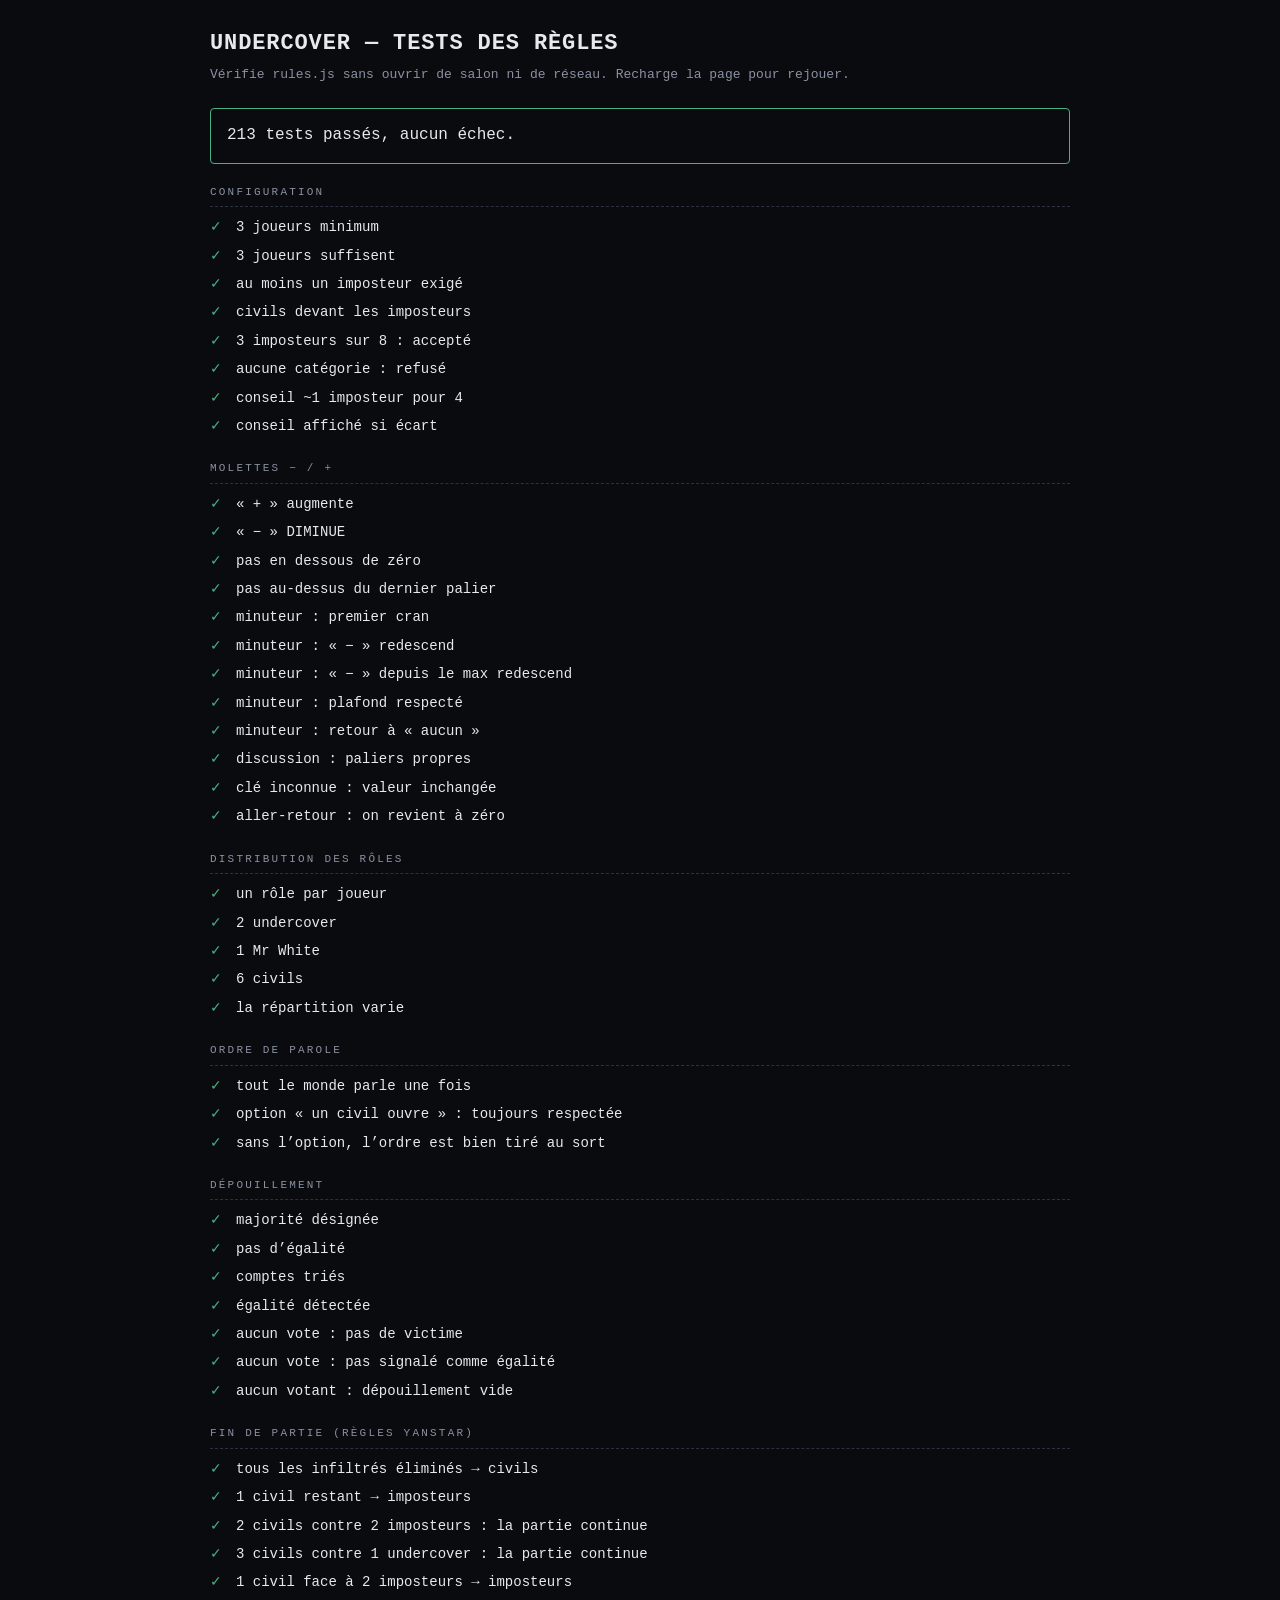
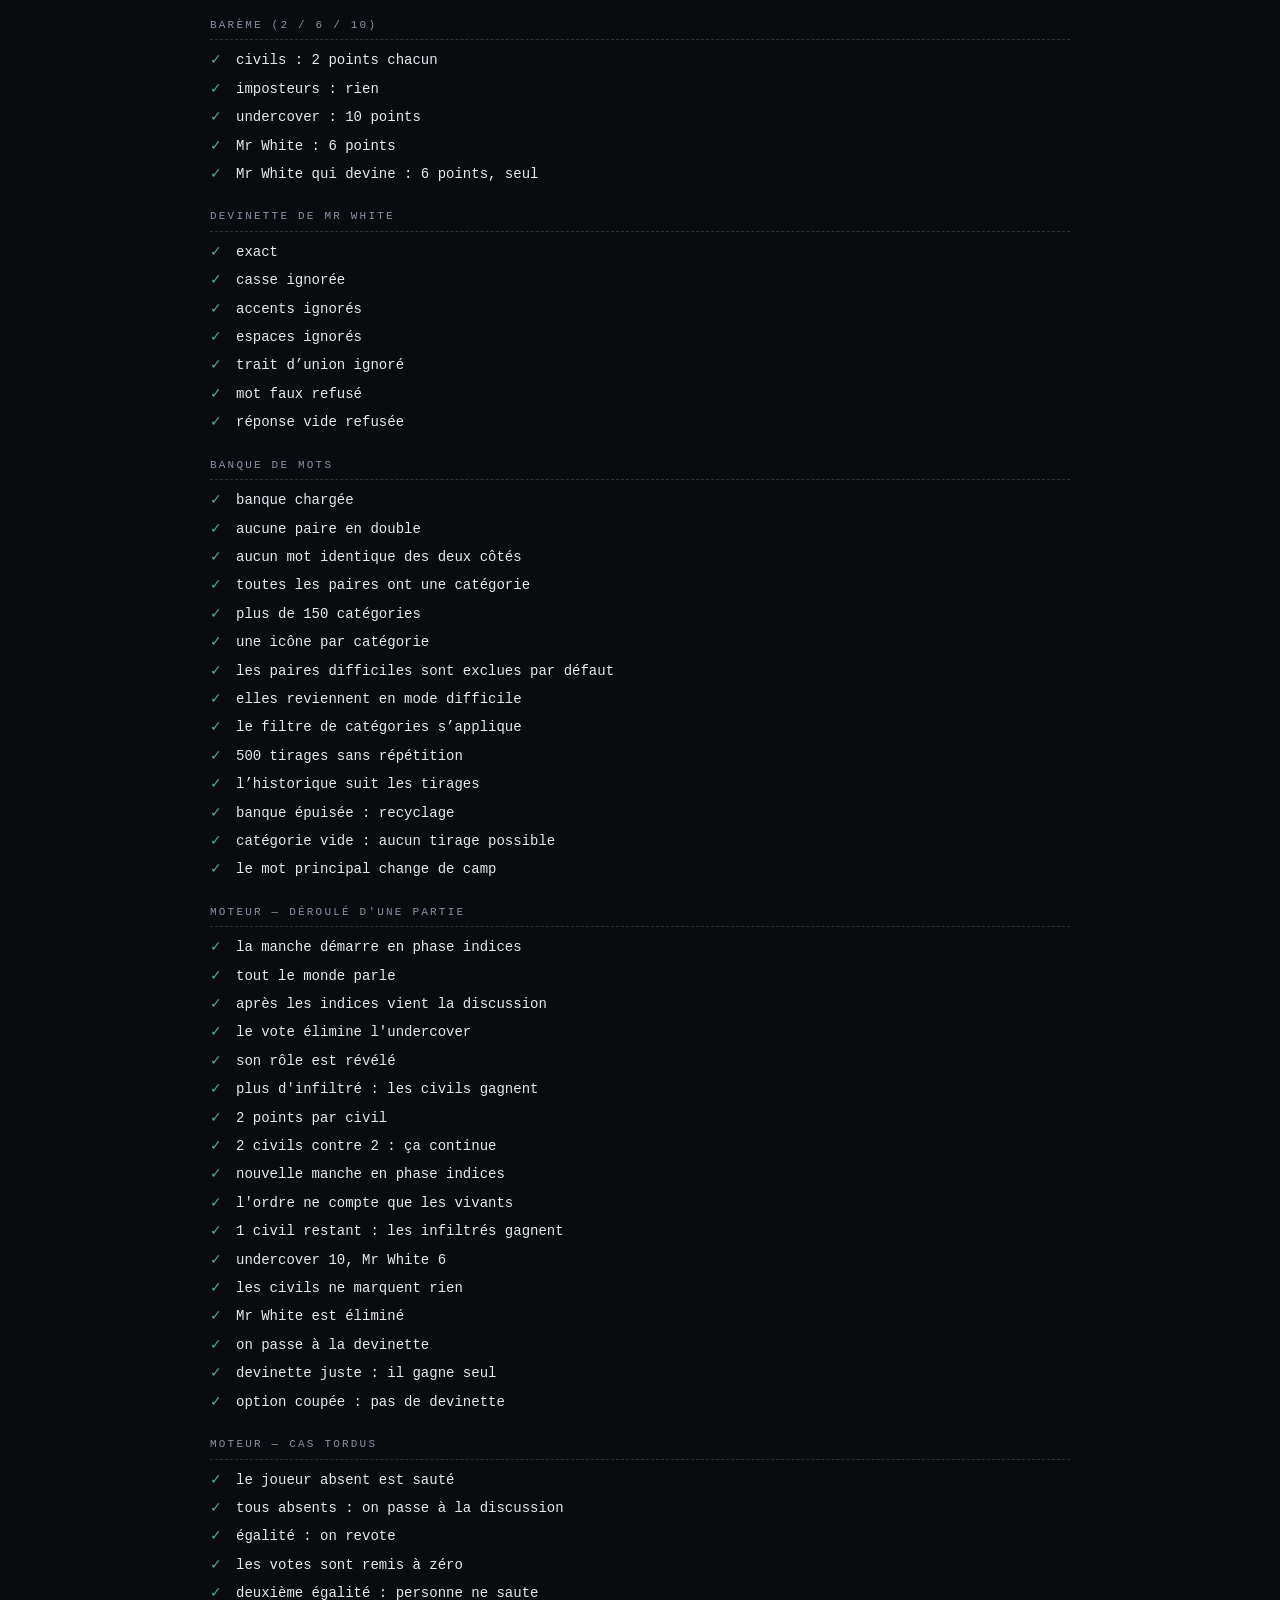
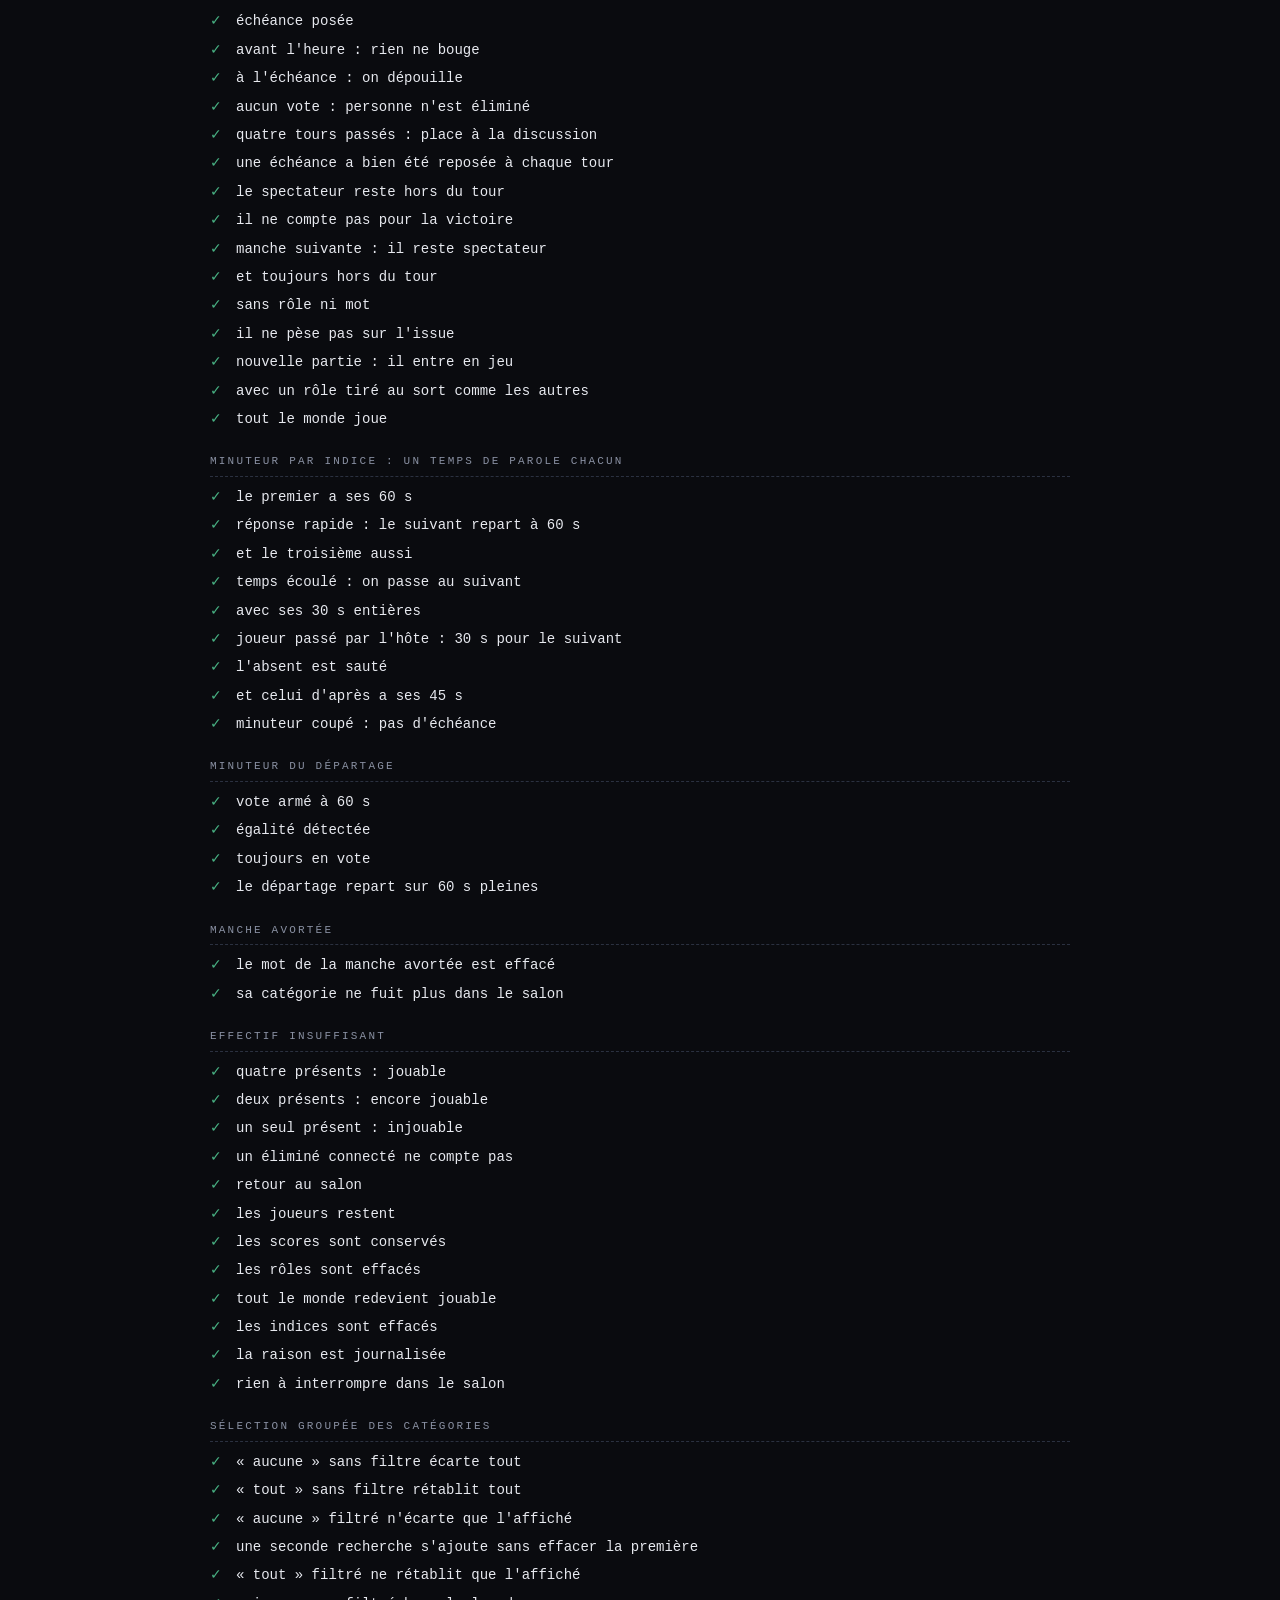
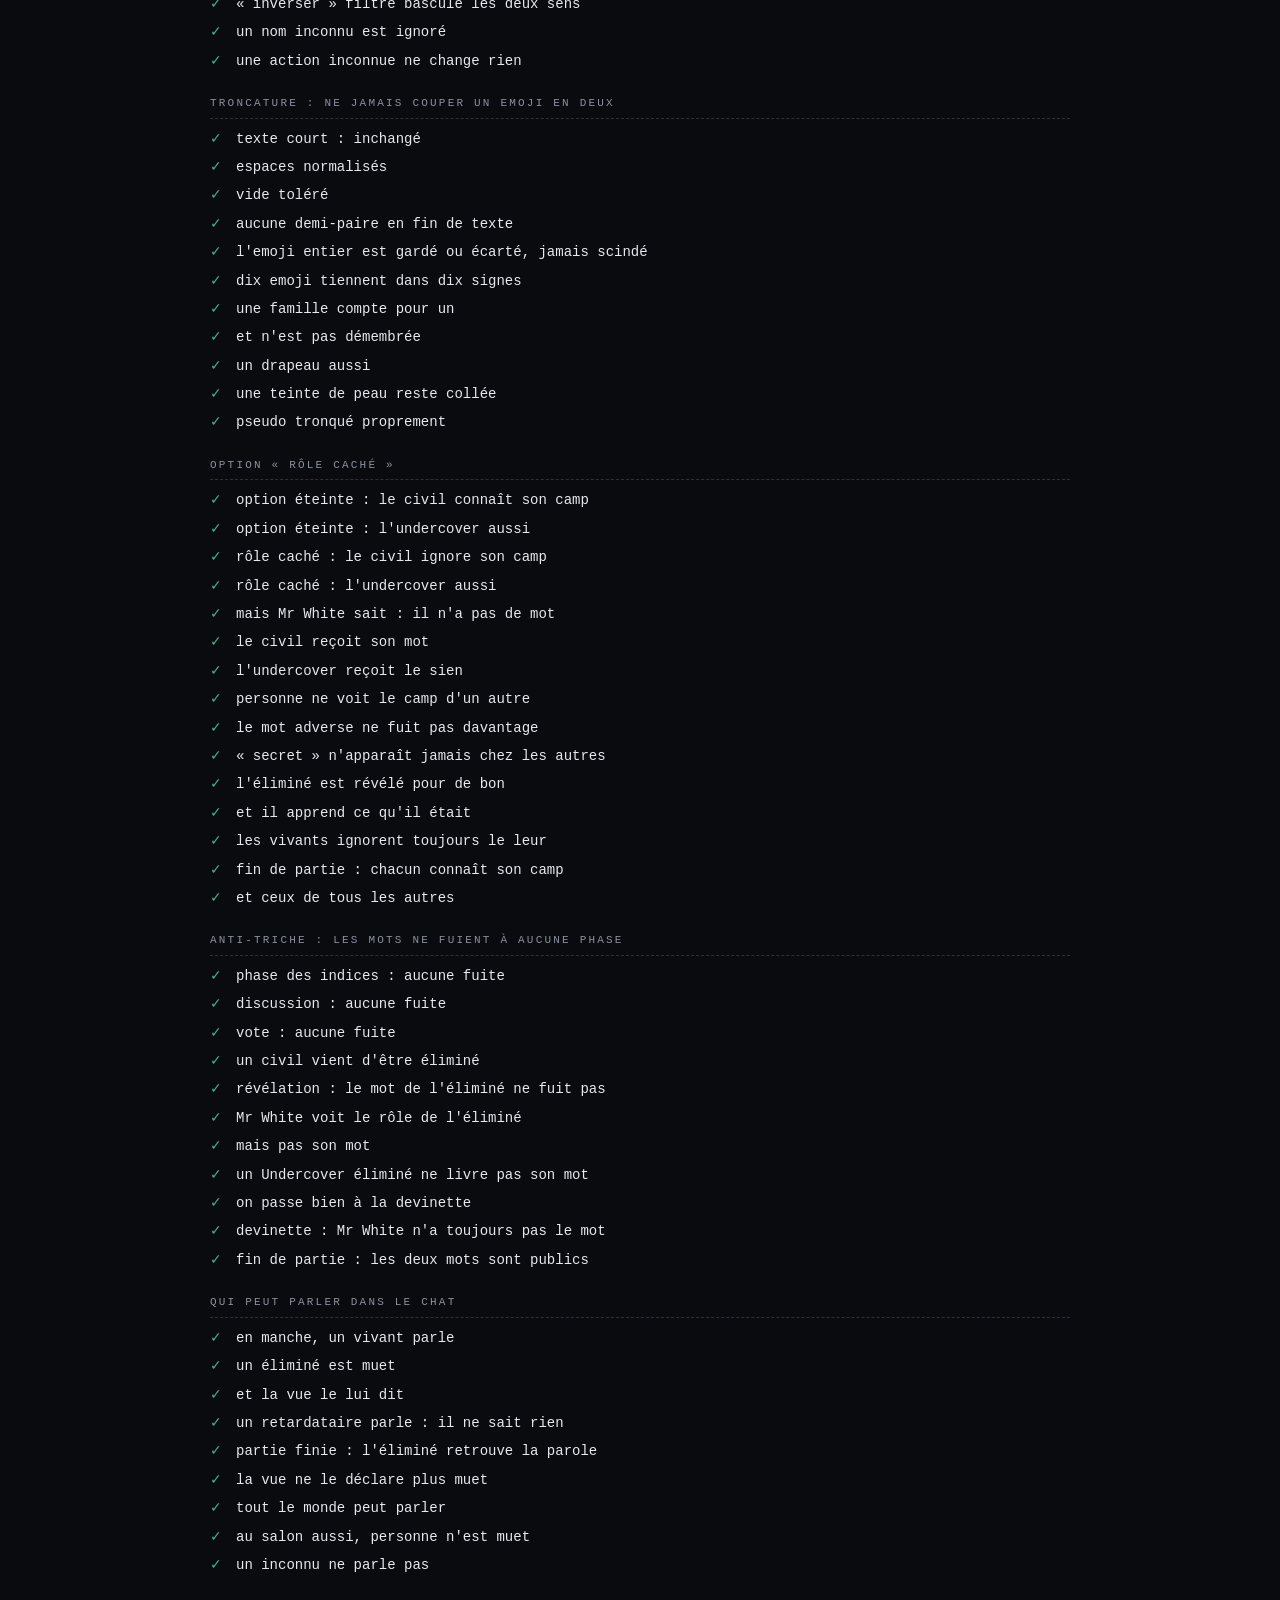
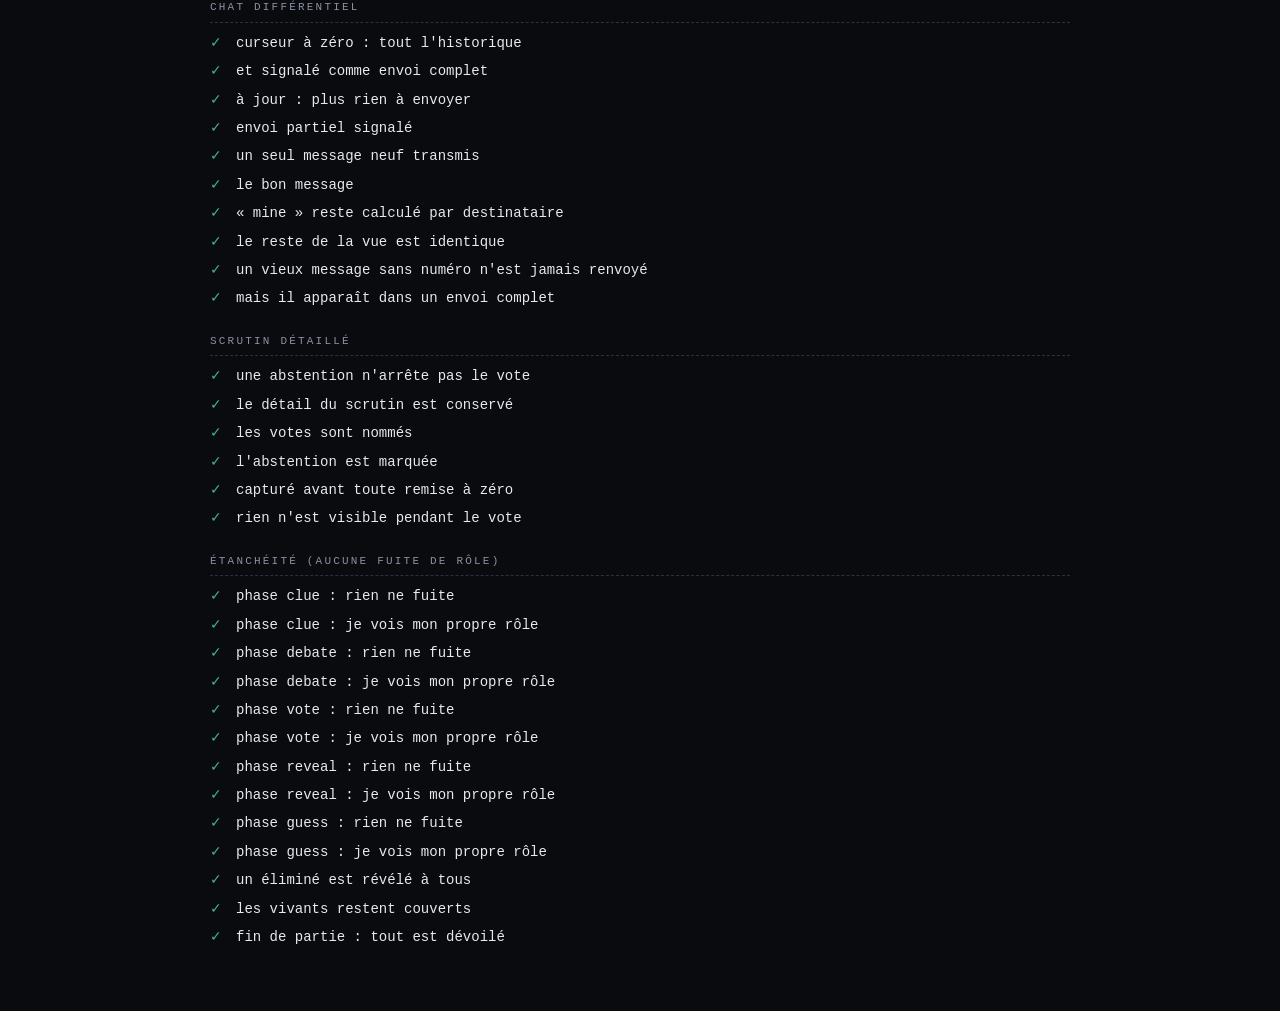
==== commit d1c80a0a: "Emoji : sélecteur dans le chat, police Android, troncature réparée Demandé : des emoji dans le chat," ====
--- a/tests.html
+++ b/tests.html
@@ -31,7 +31,7 @@
 </main>
 
 <script src="words.js?v=3"></script>
-<script src="rules.js?v=14"></script>
+<script src="rules.js?v=15"></script>
 <script>
 /* ---------- micro-harnais ---------- */
 const R = window.UC_RULES;
@@ -534,6 +534,36 @@
   verifie('un nom inconnu est ignoré', triche.join() === 'Sport', triche);
   verifie('une action inconnue ne change rien',
           R.appliquerCats(['Sport'], toutes, 'vide-tout', toutes).join() === 'Sport');
+}
+
+groupe('Troncature : ne jamais couper un emoji en deux');
+{
+  verifie('texte court : inchangé', R.tronquer('salut', 200) === 'salut');
+  verifie('espaces normalisés', R.tronquer('  a   b  ', 200) === 'a b');
+  verifie('vide toléré', R.tronquer(null, 200) === '' && R.tronquer(undefined, 24) === '');
+
+  /* le cas signalé : la coupe tombait au milieu d'une paire de substitution */
+  const coupe = R.tronquer('a'.repeat(199) + '😀🎩', 200);
+  const dernier = coupe.charCodeAt(coupe.length - 1);
+  verifie('aucune demi-paire en fin de texte',
+          !(dernier >= 0xD800 && dernier <= 0xDBFF), coupe.slice(-3));
+  verifie('l\'emoji entier est gardé ou écarté, jamais scindé',
+          coupe.endsWith('😀') || coupe.endsWith('a'), coupe.slice(-3));
+
+  /* on compte des signes AFFICHÉS, pas des unités UTF-16 */
+  verifie('dix emoji tiennent dans dix signes',
+          R.tronquer('😀'.repeat(20), 10) === '😀'.repeat(10));
+  const famille = '👨‍👩‍👧‍👦';
+  verifie('une famille compte pour un',
+          R.tronquer(famille + 'xx', 1) === famille, R.tronquer(famille + 'xx', 1));
+  verifie('et n\'est pas démembrée',
+          !R.tronquer(famille.repeat(3), 2).includes('\u200d' + 'x') &&
+          R.tronquer(famille.repeat(3), 2) === famille.repeat(2));
+  verifie('un drapeau aussi', R.tronquer('🇫🇷🇧🇪', 1) === '🇫🇷', R.tronquer('🇫🇷🇧🇪', 1));
+  verifie('une teinte de peau reste collée', R.tronquer('👍🏽abc', 1) === '👍🏽');
+
+  /* les pseudos passent par la même règle */
+  verifie('pseudo tronqué proprement', R.tronquer('😀'.repeat(30), 24) === '😀'.repeat(24));
 }
 
 groupe('Option « rôle caché »');
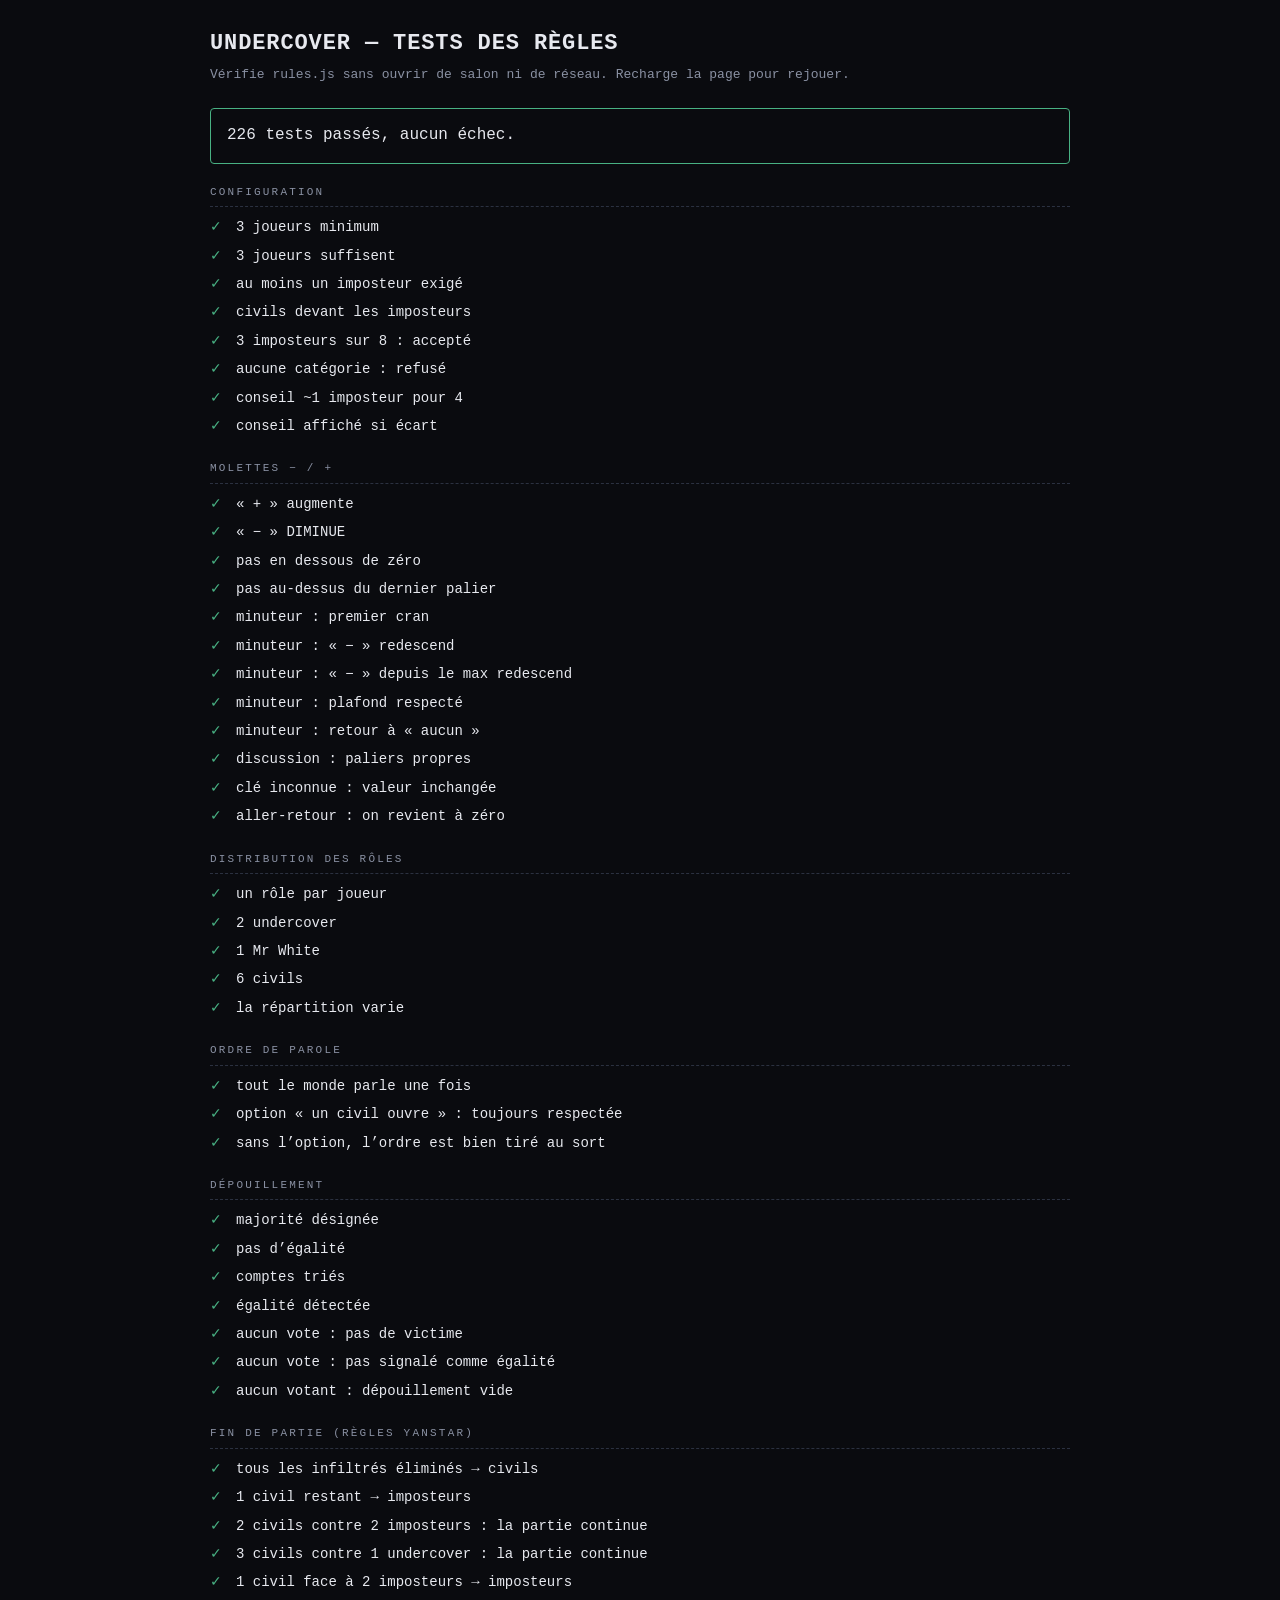
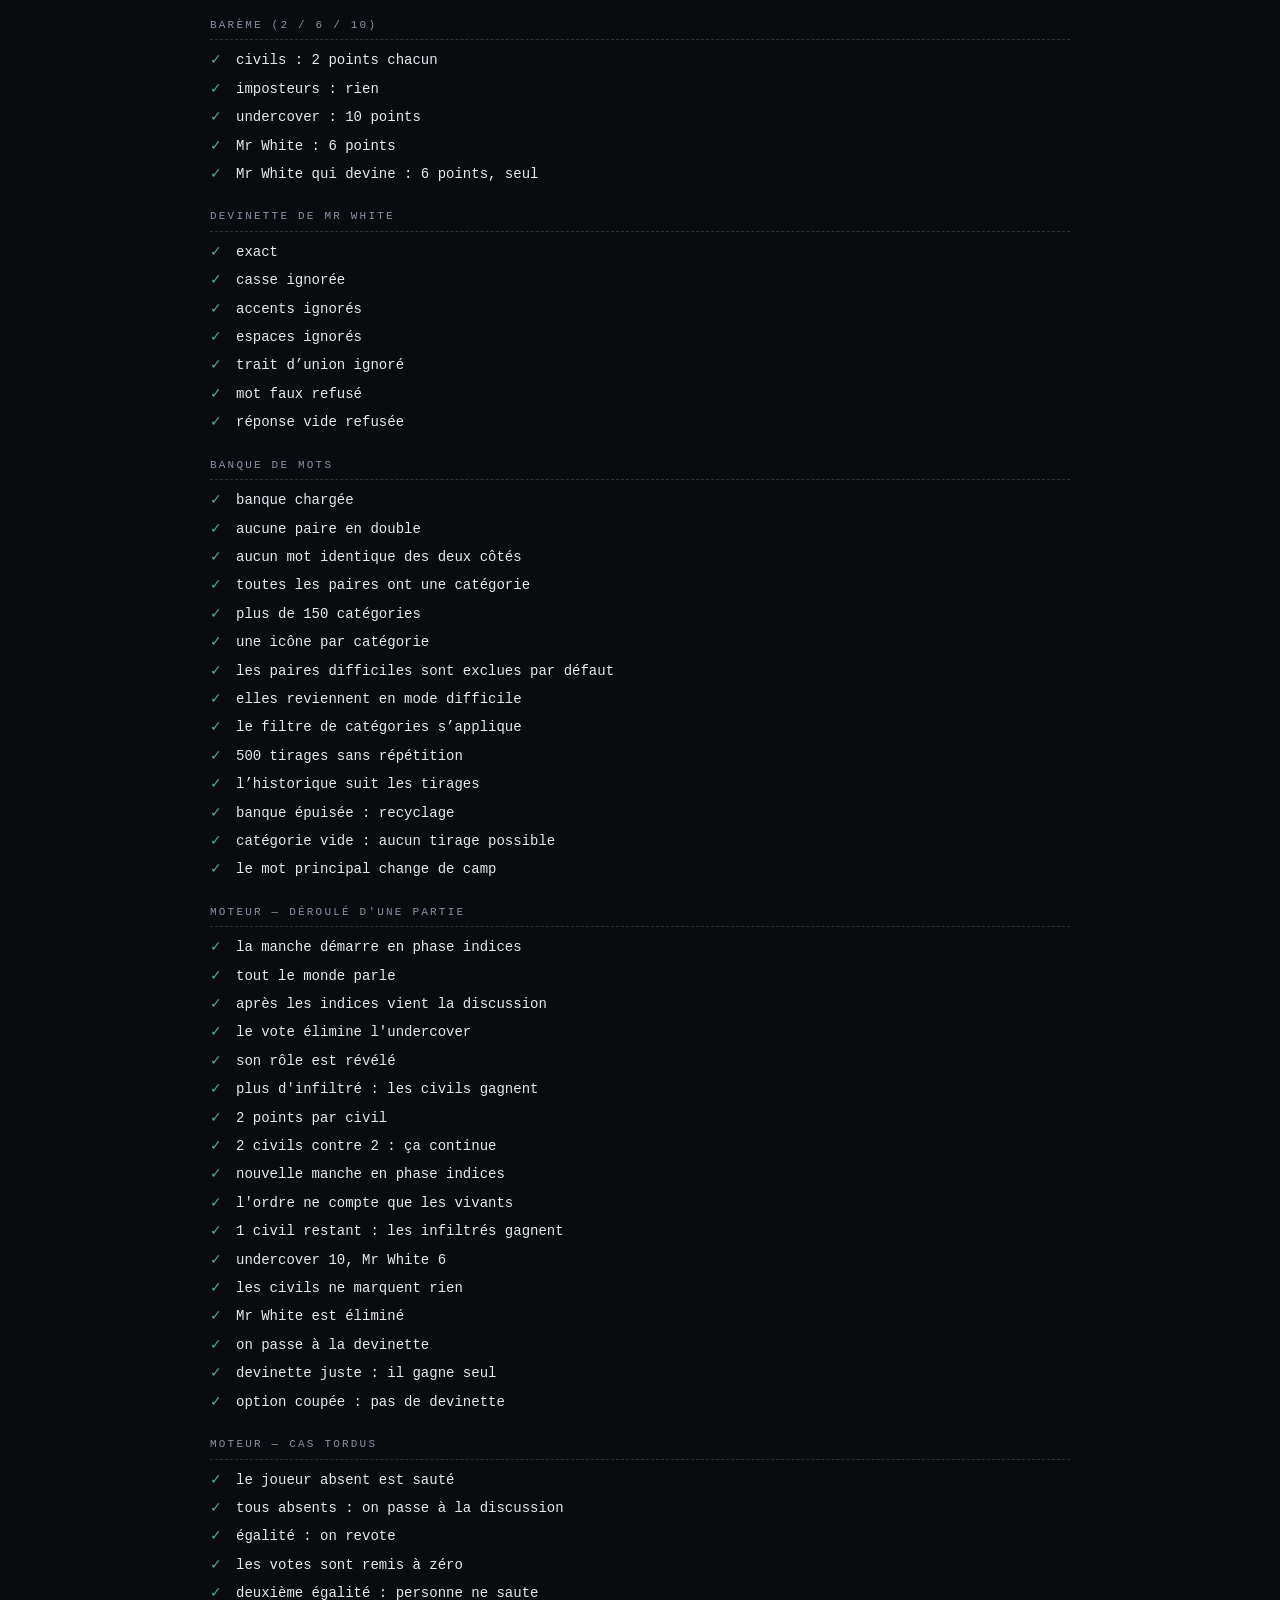
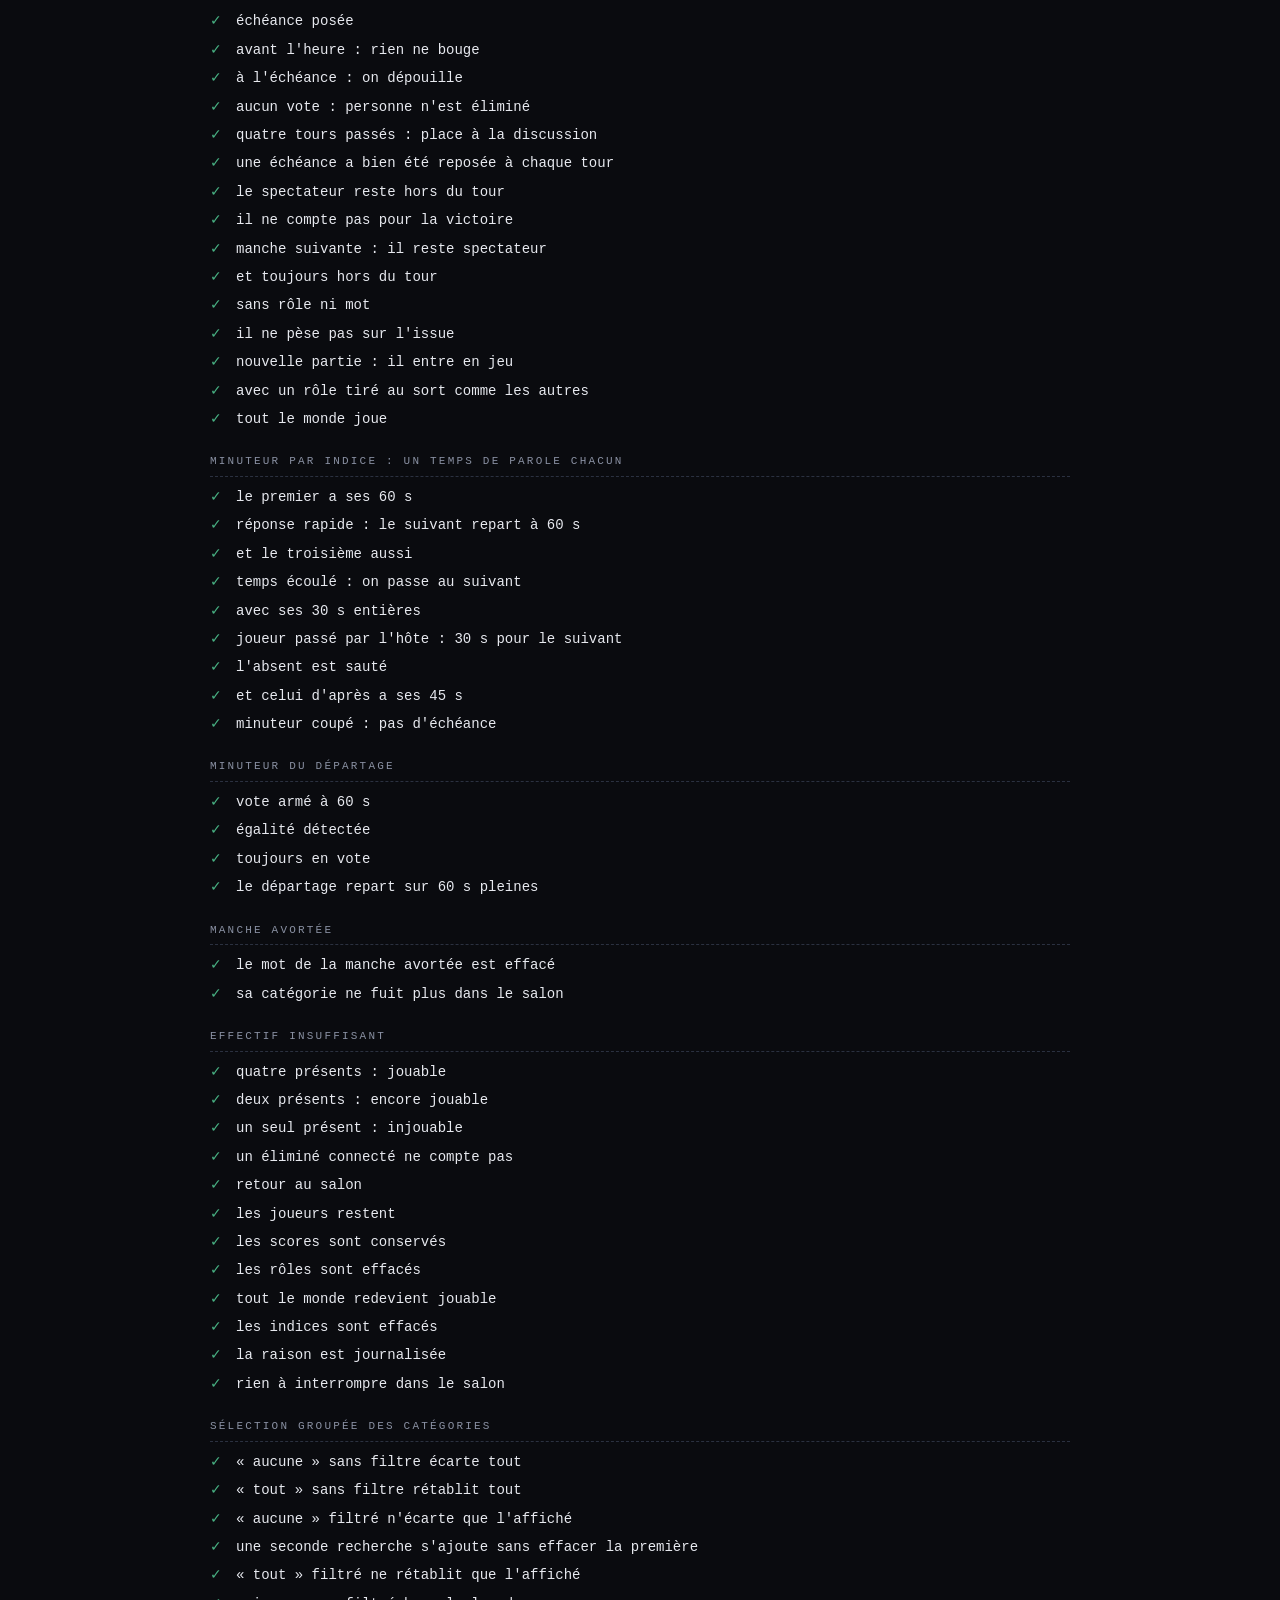
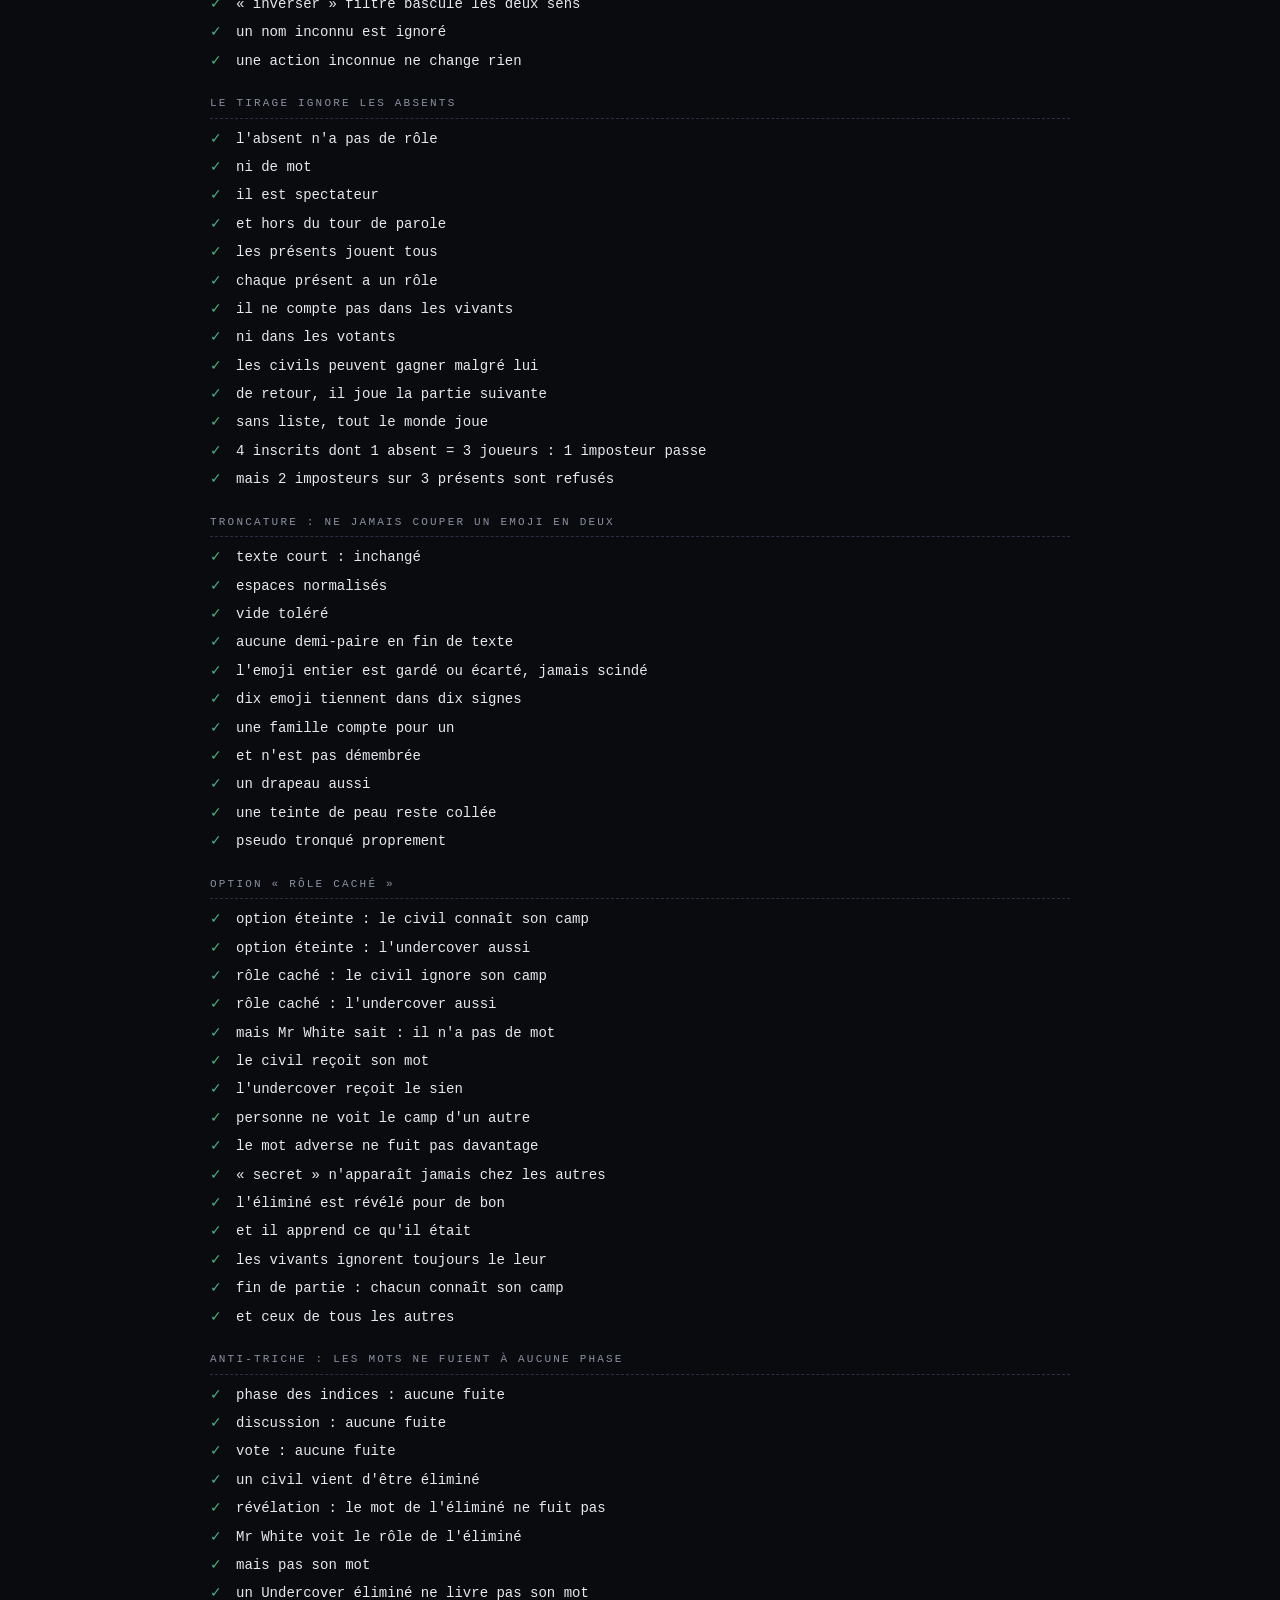
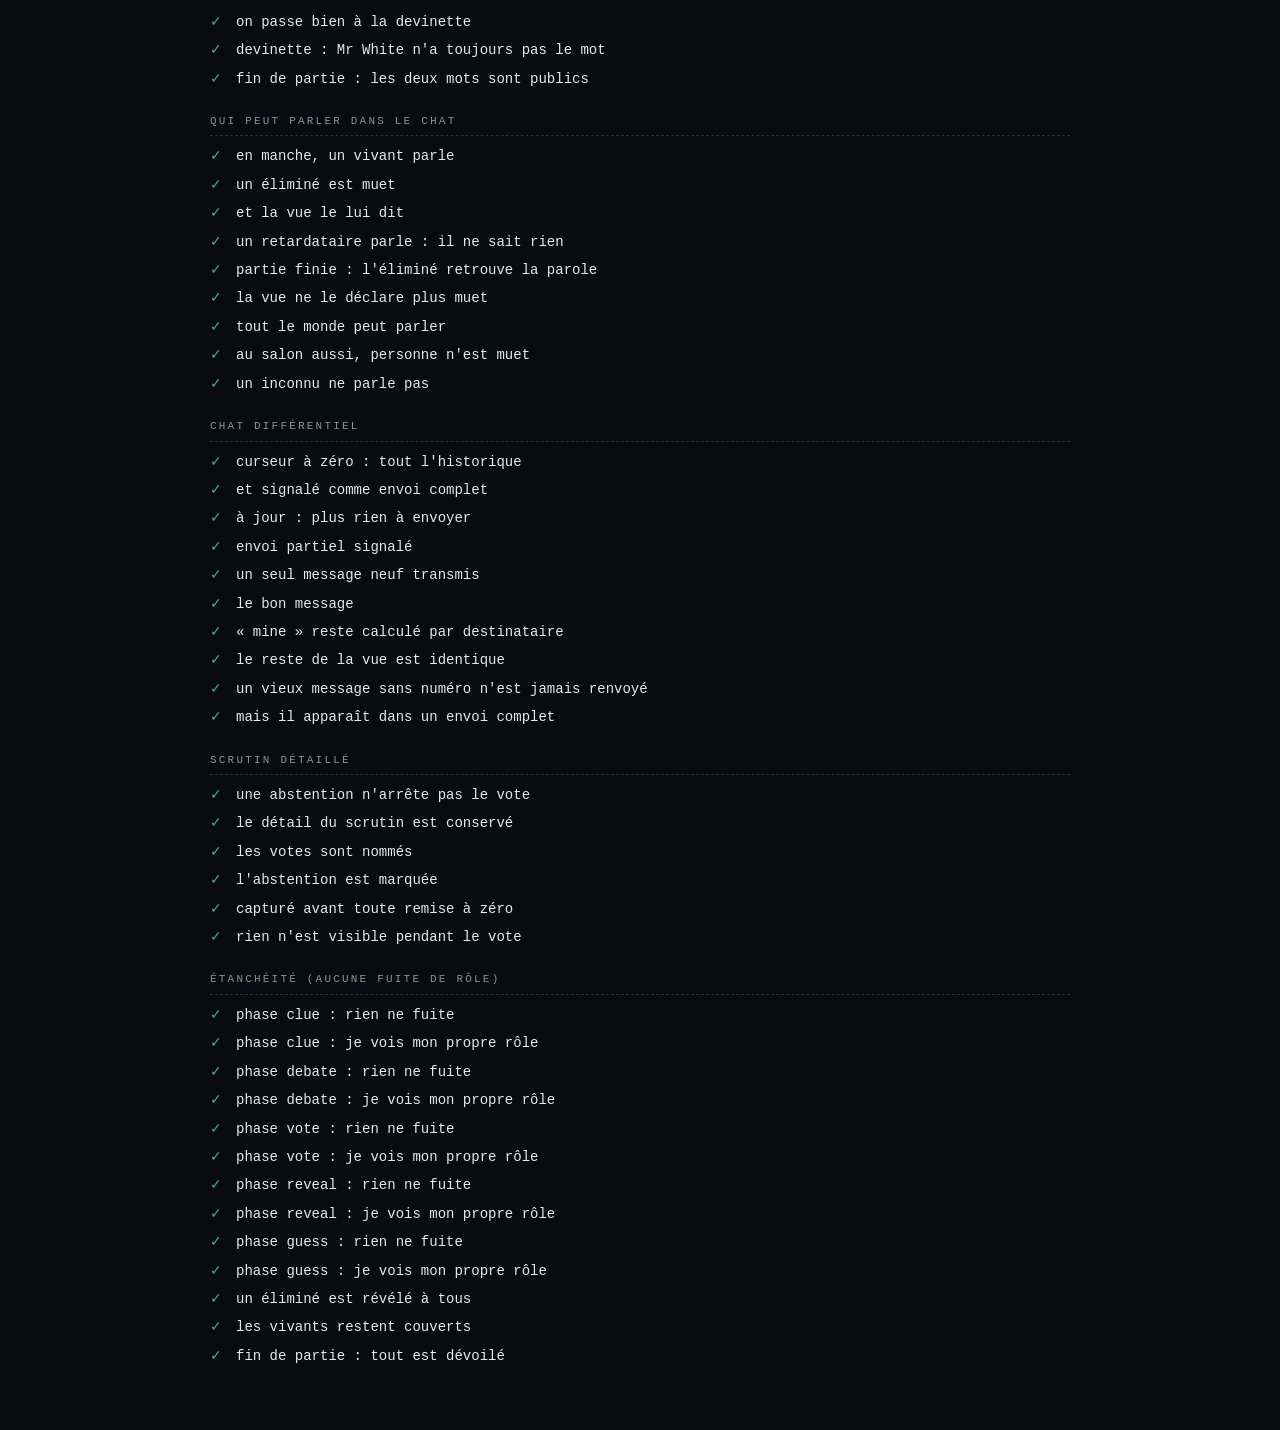
==== commit 520a1c90: "Le tirage ignore les absents Un joueur hors ligne au moment du lancement recevait quand même un rôle" ====
--- a/tests.html
+++ b/tests.html
@@ -31,7 +31,7 @@
 </main>
 
 <script src="words.js?v=3"></script>
-<script src="rules.js?v=15"></script>
+<script src="rules.js?v=16"></script>
 <script>
 /* ---------- micro-harnais ---------- */
 const R = window.UC_RULES;
@@ -534,6 +534,53 @@
   verifie('un nom inconnu est ignoré', triche.join() === 'Sport', triche);
   verifie('une action inconnue ne change rien',
           R.appliquerCats(['Sport'], toutes, 'vide-tout', toutes).join() === 'Sport');
+}
+
+groupe('Le tirage ignore les absents');
+{
+  const e = partie(['civil', 'civil', 'under', 'civil']);
+  R.parId(e, 'p1').connected = false;                     // onglet fermé au moment du lancement
+  const presents = e.players.filter(p => p.connected).map(p => p.id);
+  R.demarrerManche(e, { pair: e.pair, roles: R.assignRoles(presents.length, { under: 1, white: 0 }),
+                        joueurs: presents });
+  const absent = R.parId(e, 'p1');
+
+  verifie('l\'absent n\'a pas de rôle', absent.role === null, absent.role);
+  verifie('ni de mot', absent.word === null, absent.word);
+  verifie('il est spectateur', absent.pending === true && absent.alive === false);
+  verifie('et hors du tour de parole', !e.order.includes('p1'), e.order);
+  verifie('les présents jouent tous', e.order.length === 3, e.order.length);
+  verifie('chaque présent a un rôle',
+          e.players.filter(p => p.connected).every(p => p.role), e.players.map(p => p.name + ':' + p.role));
+
+  /* le point qui rendait la partie ininterrompable : il ne doit peser sur rien */
+  verifie('il ne compte pas dans les vivants', R.vivants(e).length === 3, R.vivants(e).length);
+  verifie('ni dans les votants', R.votants(e).length === 3);
+  const imposteurs = e.players.filter(p => p.role && p.role !== 'civil');
+  imposteurs.forEach(p => { p.alive = false; });
+  verifie('les civils peuvent gagner malgré lui', R.outcome(R.vivants(e)) === 'civils', R.outcome(R.vivants(e)));
+
+  /* il entre à la partie d'après, s'il est revenu */
+  const f = partie(['civil', 'civil', 'under', 'civil']);
+  R.parId(f, 'p1').connected = false;
+  const p1 = f.players.filter(p => p.connected).map(p => p.id);
+  R.demarrerManche(f, { pair: f.pair, roles: R.assignRoles(3, { under: 1, white: 0 }), joueurs: p1 });
+  R.parId(f, 'p1').connected = true;                      // il revient
+  const p2 = f.players.filter(p => p.connected).map(p => p.id);
+  R.demarrerManche(f, { pair: f.pair, roles: R.assignRoles(4, { under: 1, white: 0 }), joueurs: p2 });
+  verifie('de retour, il joue la partie suivante',
+          !R.parId(f, 'p1').pending && R.parId(f, 'p1').role && f.order.includes('p1'), f.order);
+
+  /* sans liste de joueurs, rien ne change : tout le monde joue */
+  const g = partie(['civil', 'civil', 'under', 'civil']);
+  R.demarrerManche(g, { pair: g.pair, roles: g.players.map(p => p.role) });
+  verifie('sans liste, tout le monde joue', g.order.length === 4 && g.players.every(p => p.role));
+
+  /* l'équilibre se juge sur les présents, pas sur la liste */
+  verifie('4 inscrits dont 1 absent = 3 joueurs : 1 imposteur passe',
+          R.cfgError(3, { under: 1, white: 0 }, 99) === null);
+  verifie('mais 2 imposteurs sur 3 présents sont refusés',
+          R.cfgError(3, { under: 1, white: 1 }, 99) !== null);
 }
 
 groupe('Troncature : ne jamais couper un emoji en deux');
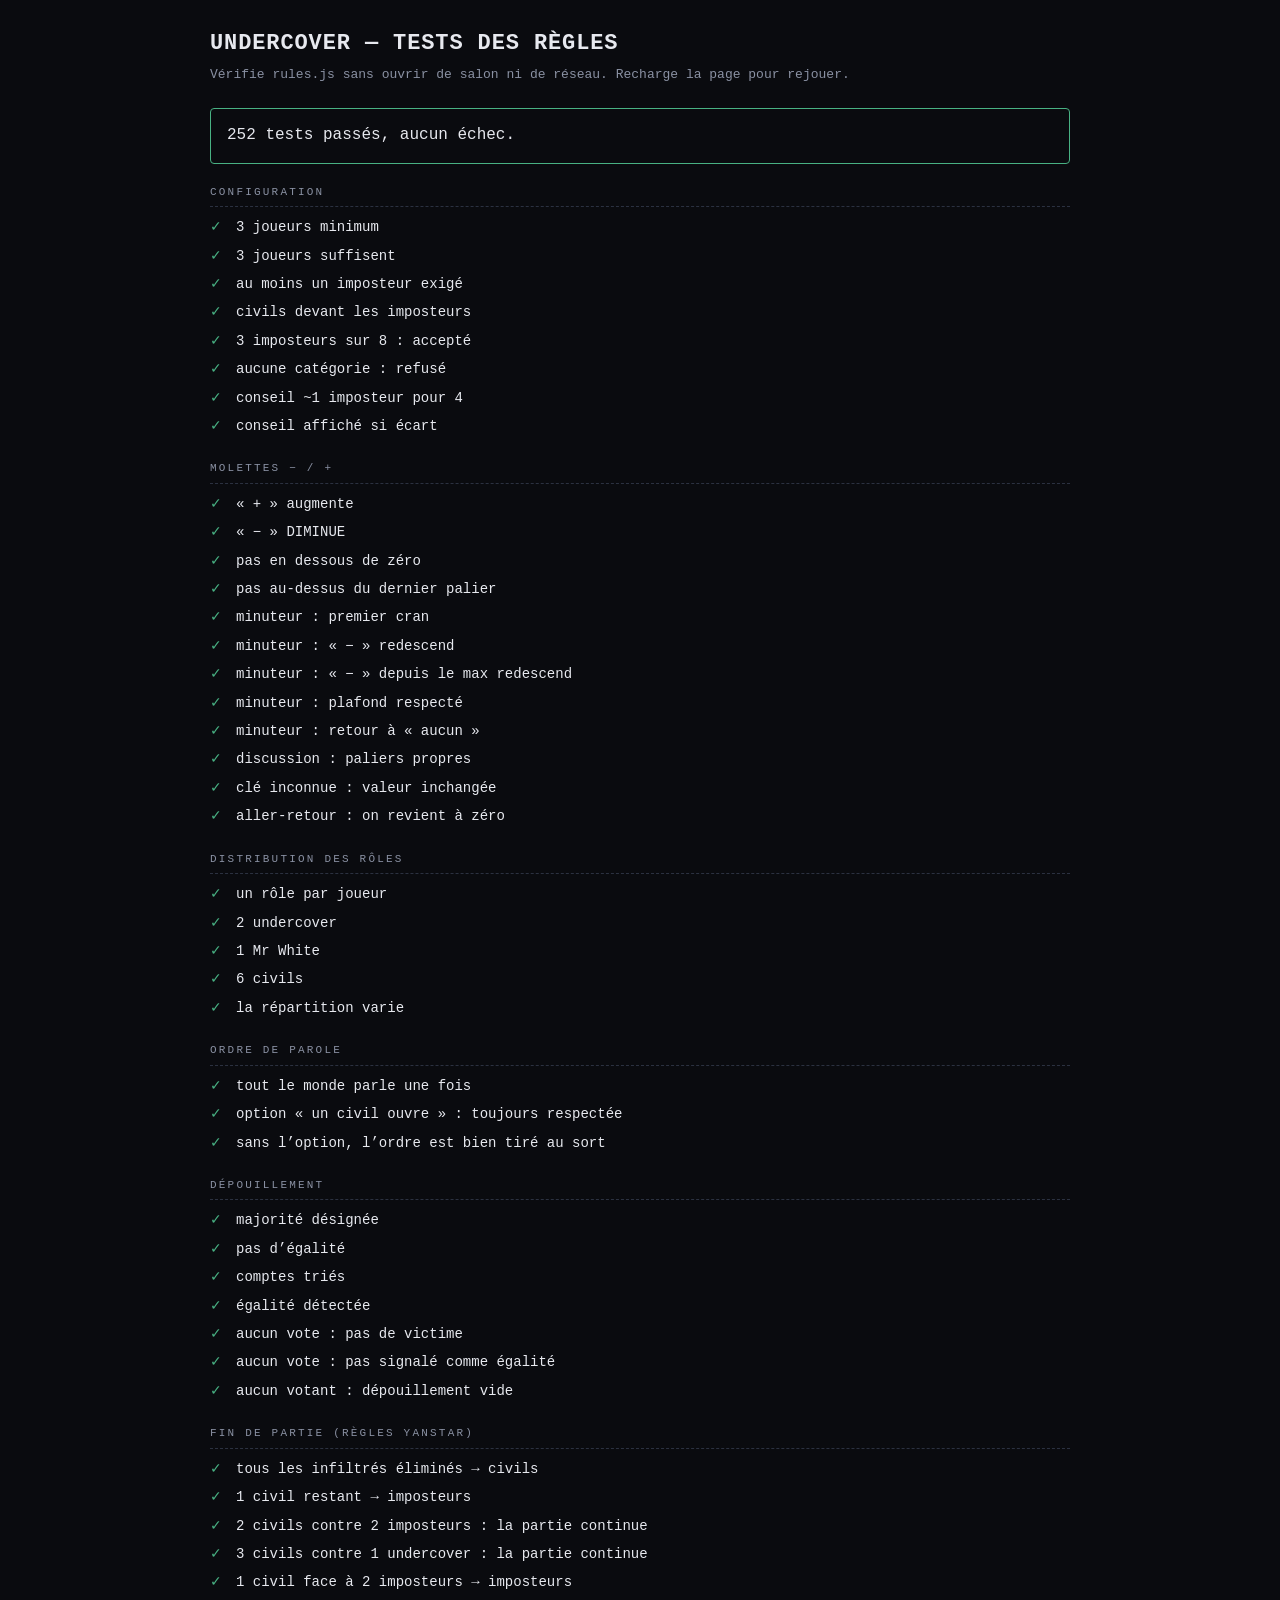
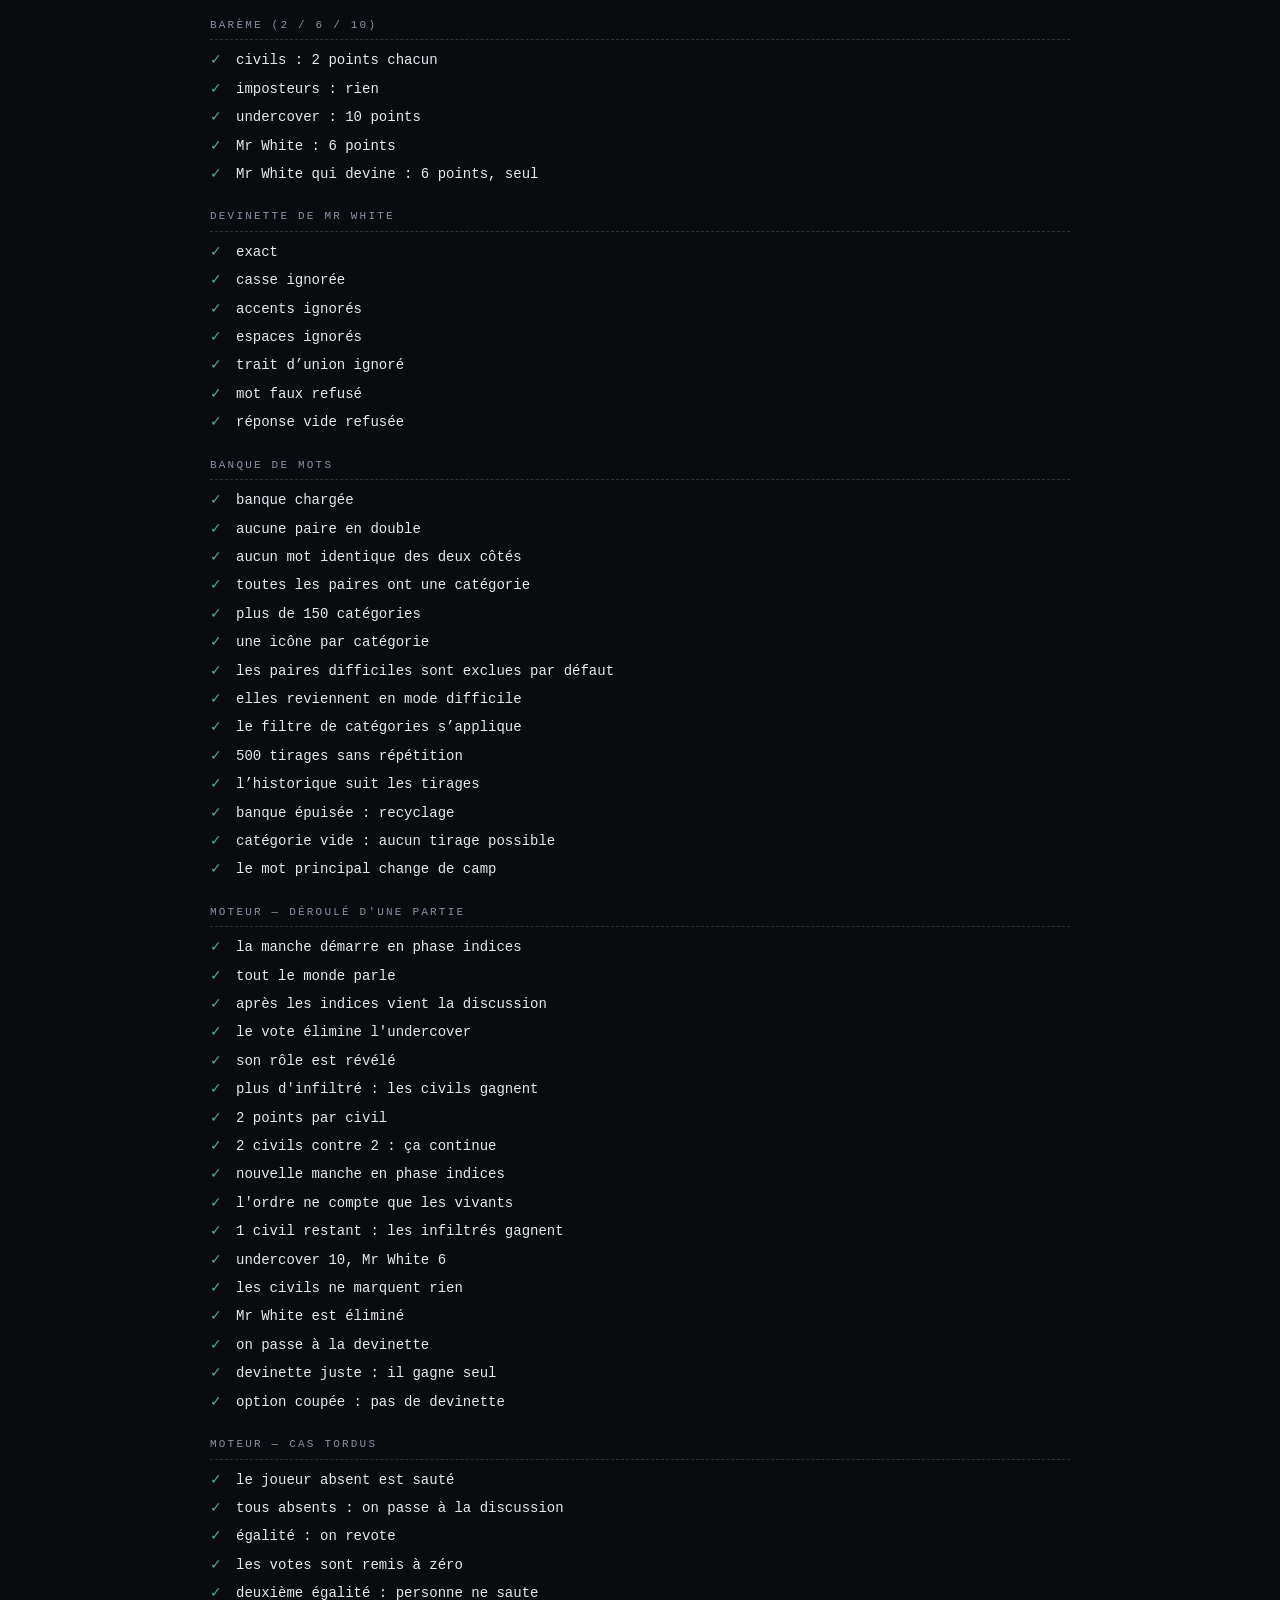
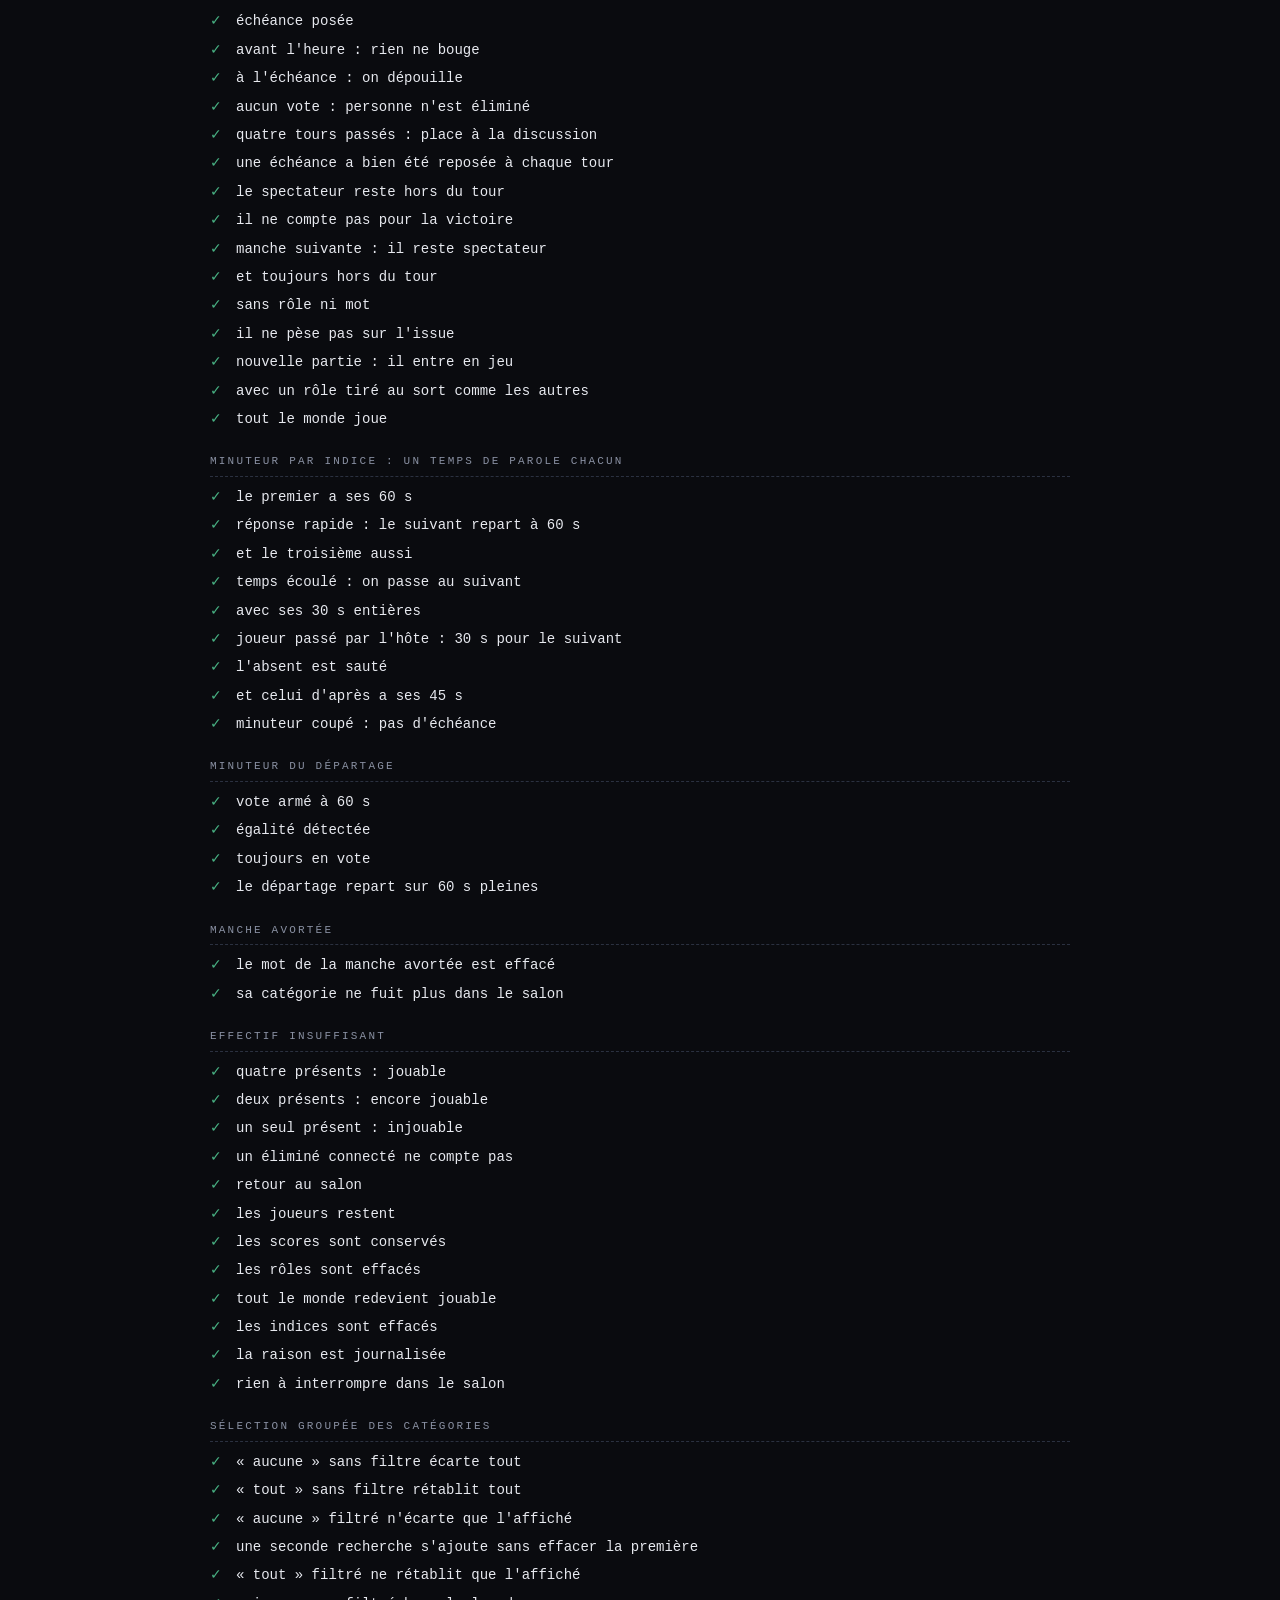
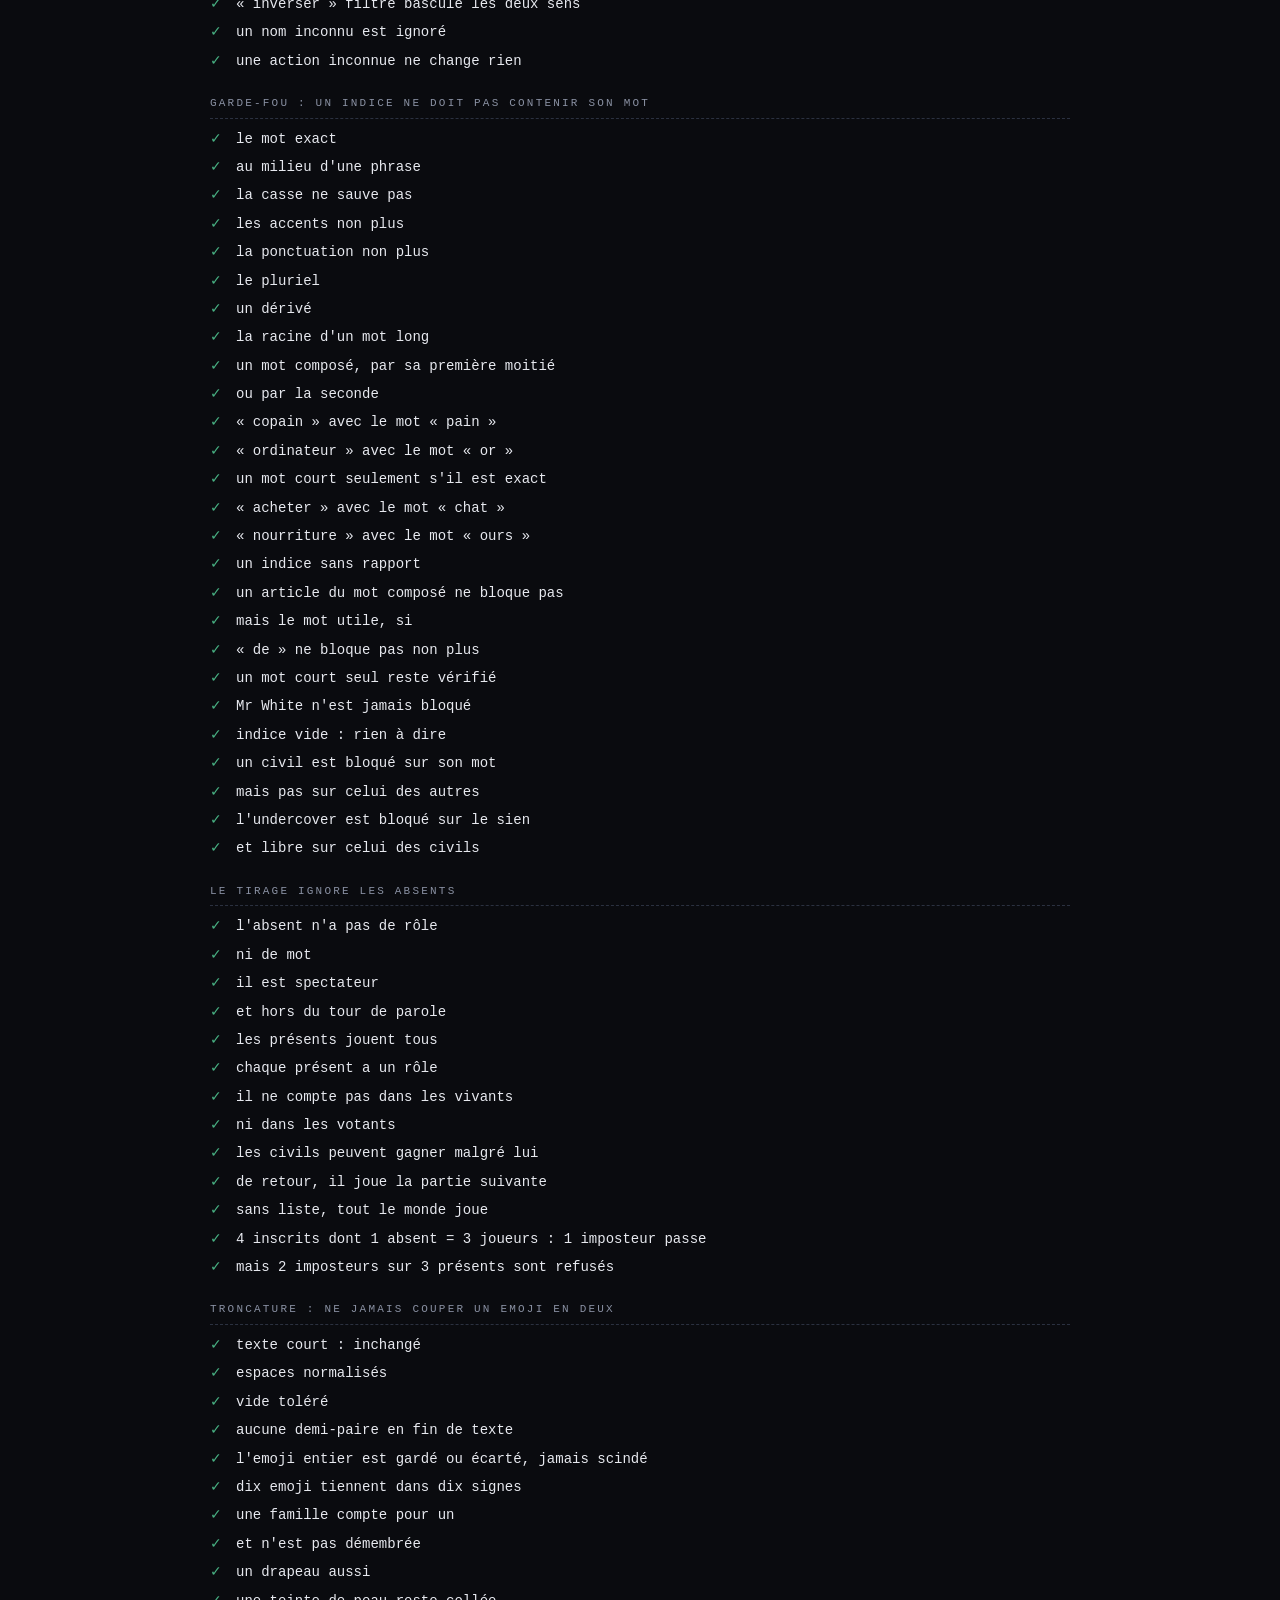
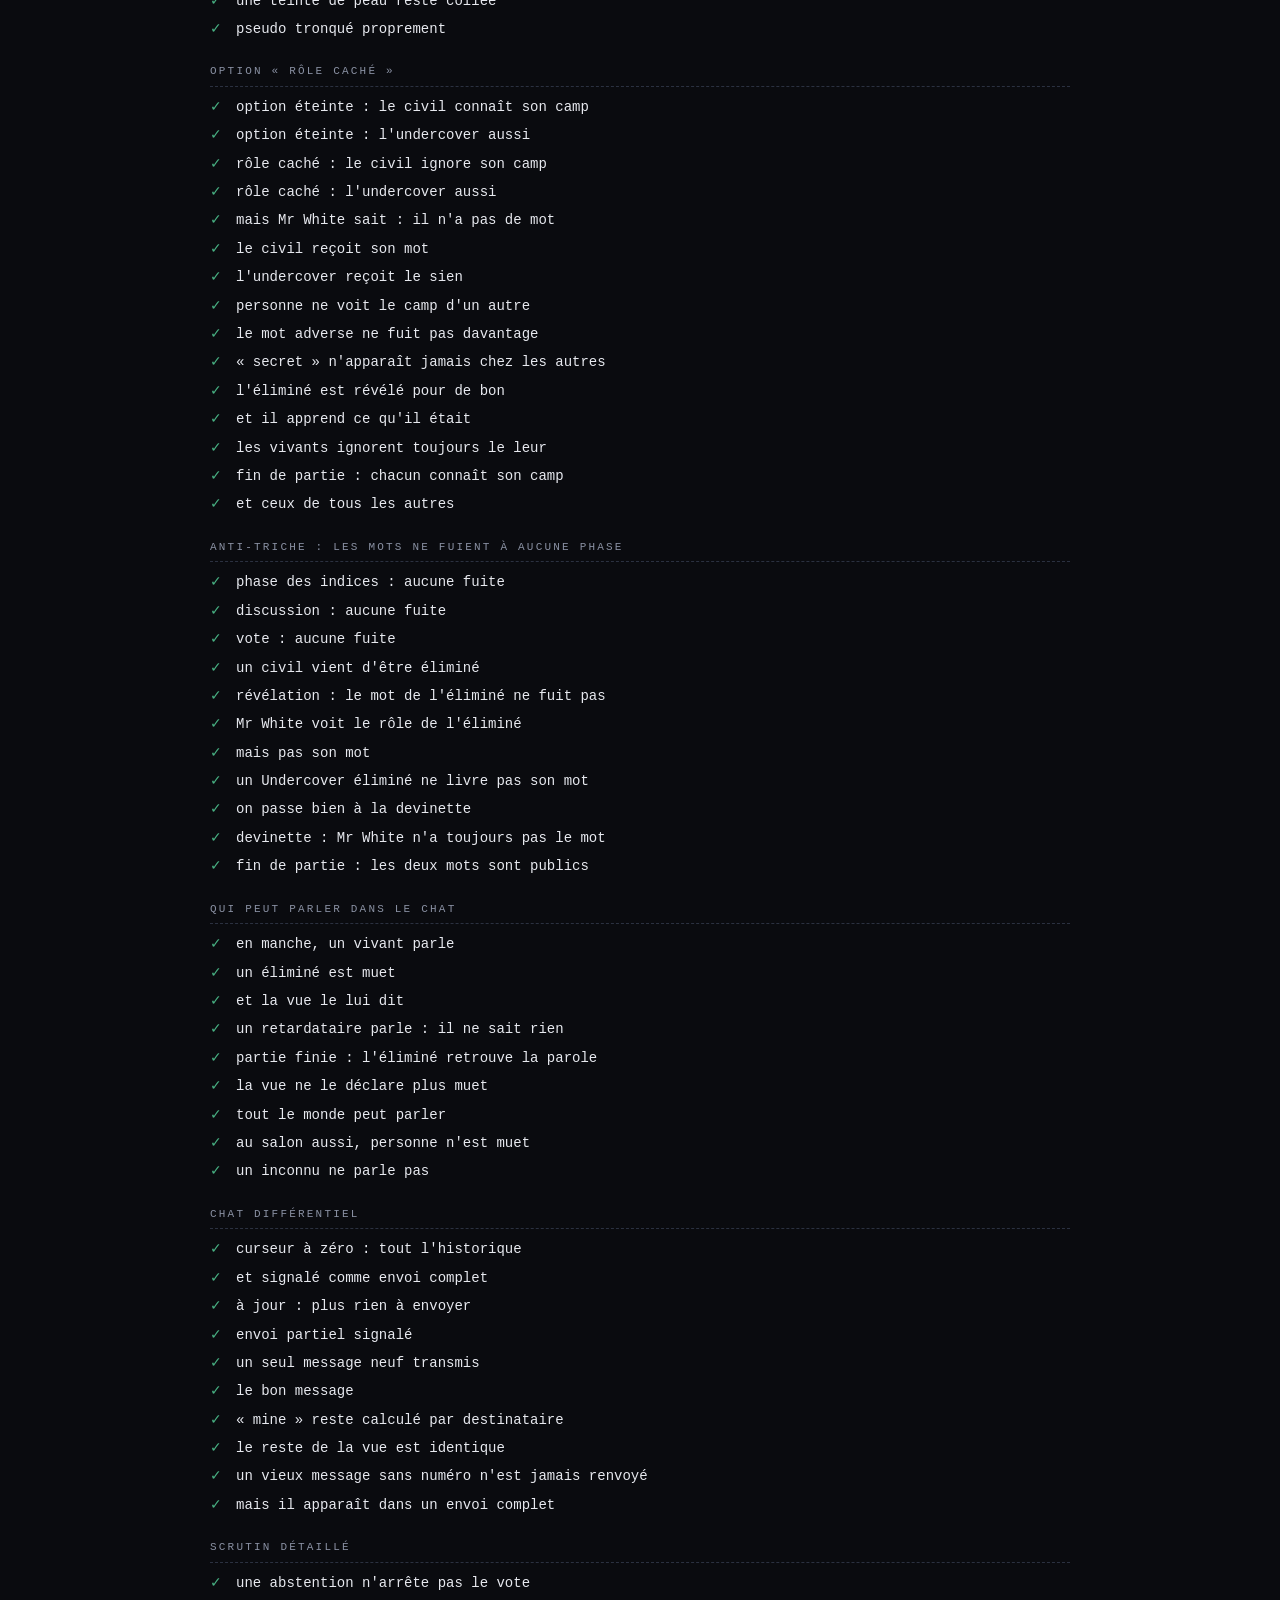
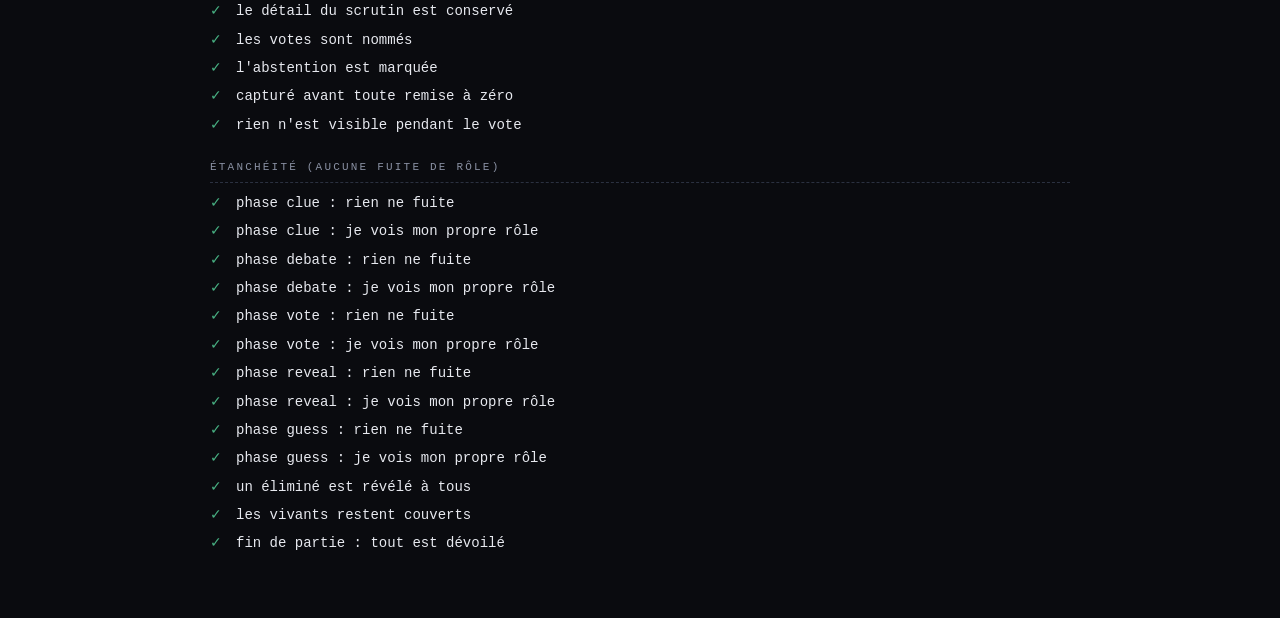
==== commit 84953175: "Garde-fou : un indice ne peut pas contenir son propre mot Rien n'empêchait de taper son mot comme in" ====
--- a/tests.html
+++ b/tests.html
@@ -31,7 +31,7 @@
 </main>
 
 <script src="words.js?v=3"></script>
-<script src="rules.js?v=16"></script>
+<script src="rules.js?v=18"></script>
 <script>
 /* ---------- micro-harnais ---------- */
 const R = window.UC_RULES;
@@ -534,6 +534,51 @@
   verifie('un nom inconnu est ignoré', triche.join() === 'Sport', triche);
   verifie('une action inconnue ne change rien',
           R.appliquerCats(['Sport'], toutes, 'vide-tout', toutes).join() === 'Sport');
+}
+
+groupe('Garde-fou : un indice ne doit pas contenir son mot');
+{
+  const refuse = (indice, mot) => R.indiceTrahit(indice, mot) === true;
+  const passe  = (indice, mot) => R.indiceTrahit(indice, mot) === false;
+
+  /* ce qu'il faut attraper */
+  verifie('le mot exact', refuse('marmotte', 'Marmotte'));
+  verifie('au milieu d\'une phrase', refuse('un peu comme une marmotte', 'Marmotte'));
+  verifie('la casse ne sauve pas', refuse('MARMOTTE', 'Marmotte'));
+  verifie('les accents non plus', refuse('electricite', 'Électricité'));
+  verifie('la ponctuation non plus', refuse('marmotte !', 'Marmotte'));
+  verifie('le pluriel', refuse('des marmottes', 'Marmotte'));
+  verifie('un dérivé', refuse('chaton', 'Chat'));
+  verifie('la racine d\'un mot long', refuse('chat', 'Chaton'));
+  verifie('un mot composé, par sa première moitié', refuse('pelote', 'Pelote basque'));
+  verifie('ou par la seconde', refuse('basque', 'Pelote basque'));
+
+  /* ce qu'il ne faut SURTOUT pas bloquer */
+  verifie('« copain » avec le mot « pain »', passe('copain', 'Pain'));
+  verifie('« ordinateur » avec le mot « or »', passe('ordinateur', 'Or'));
+  verifie('un mot court seulement s\'il est exact', refuse('de l\'or', 'Or'));
+  verifie('« acheter » avec le mot « chat »', passe('acheter', 'Chat'));
+  verifie('« nourriture » avec le mot « ours »', passe('nourriture', 'Ours'));
+  verifie('un indice sans rapport', passe('montagne hiver', 'Marmotte'));
+  verifie('un article du mot composé ne bloque pas', passe('le petit animal', 'Le Chat'));
+  verifie('mais le mot utile, si', refuse('le petit chat', 'Le Chat'));
+  verifie('« de » ne bloque pas non plus', passe('on en trouve dans la nature', 'Cri de guerre'));
+  verifie('un mot court seul reste vérifié', refuse('or', 'Or'));
+
+  /* Mr White n'a pas de mot : rien à vérifier */
+  verifie('Mr White n\'est jamais bloqué', passe('marmotte', null));
+  verifie('indice vide : rien à dire', passe('', 'Marmotte'));
+
+  /* le refus ne doit pas s'ébruiter : c'est l'hôte qui répond en privé */
+  const e = partie(['civil', 'civil', 'under', 'civil']);
+  e.pair = { civil: 'Marmotte', under: 'Musaraigne', cat: 'Animaux' };
+  R.demarrerManche(e, { pair: e.pair, roles: e.players.map(p => p.role) });
+  const civ = e.players.find(p => p.role === 'civil');
+  verifie('un civil est bloqué sur son mot', R.indiceTrahit('marmotte', civ.word) === true);
+  verifie('mais pas sur celui des autres', R.indiceTrahit('musaraigne', civ.word) === false);
+  const und = e.players.find(p => p.role === 'under');
+  verifie('l\'undercover est bloqué sur le sien', R.indiceTrahit('musaraigne', und.word) === true);
+  verifie('et libre sur celui des civils', R.indiceTrahit('marmotte', und.word) === false);
 }
 
 groupe('Le tirage ignore les absents');
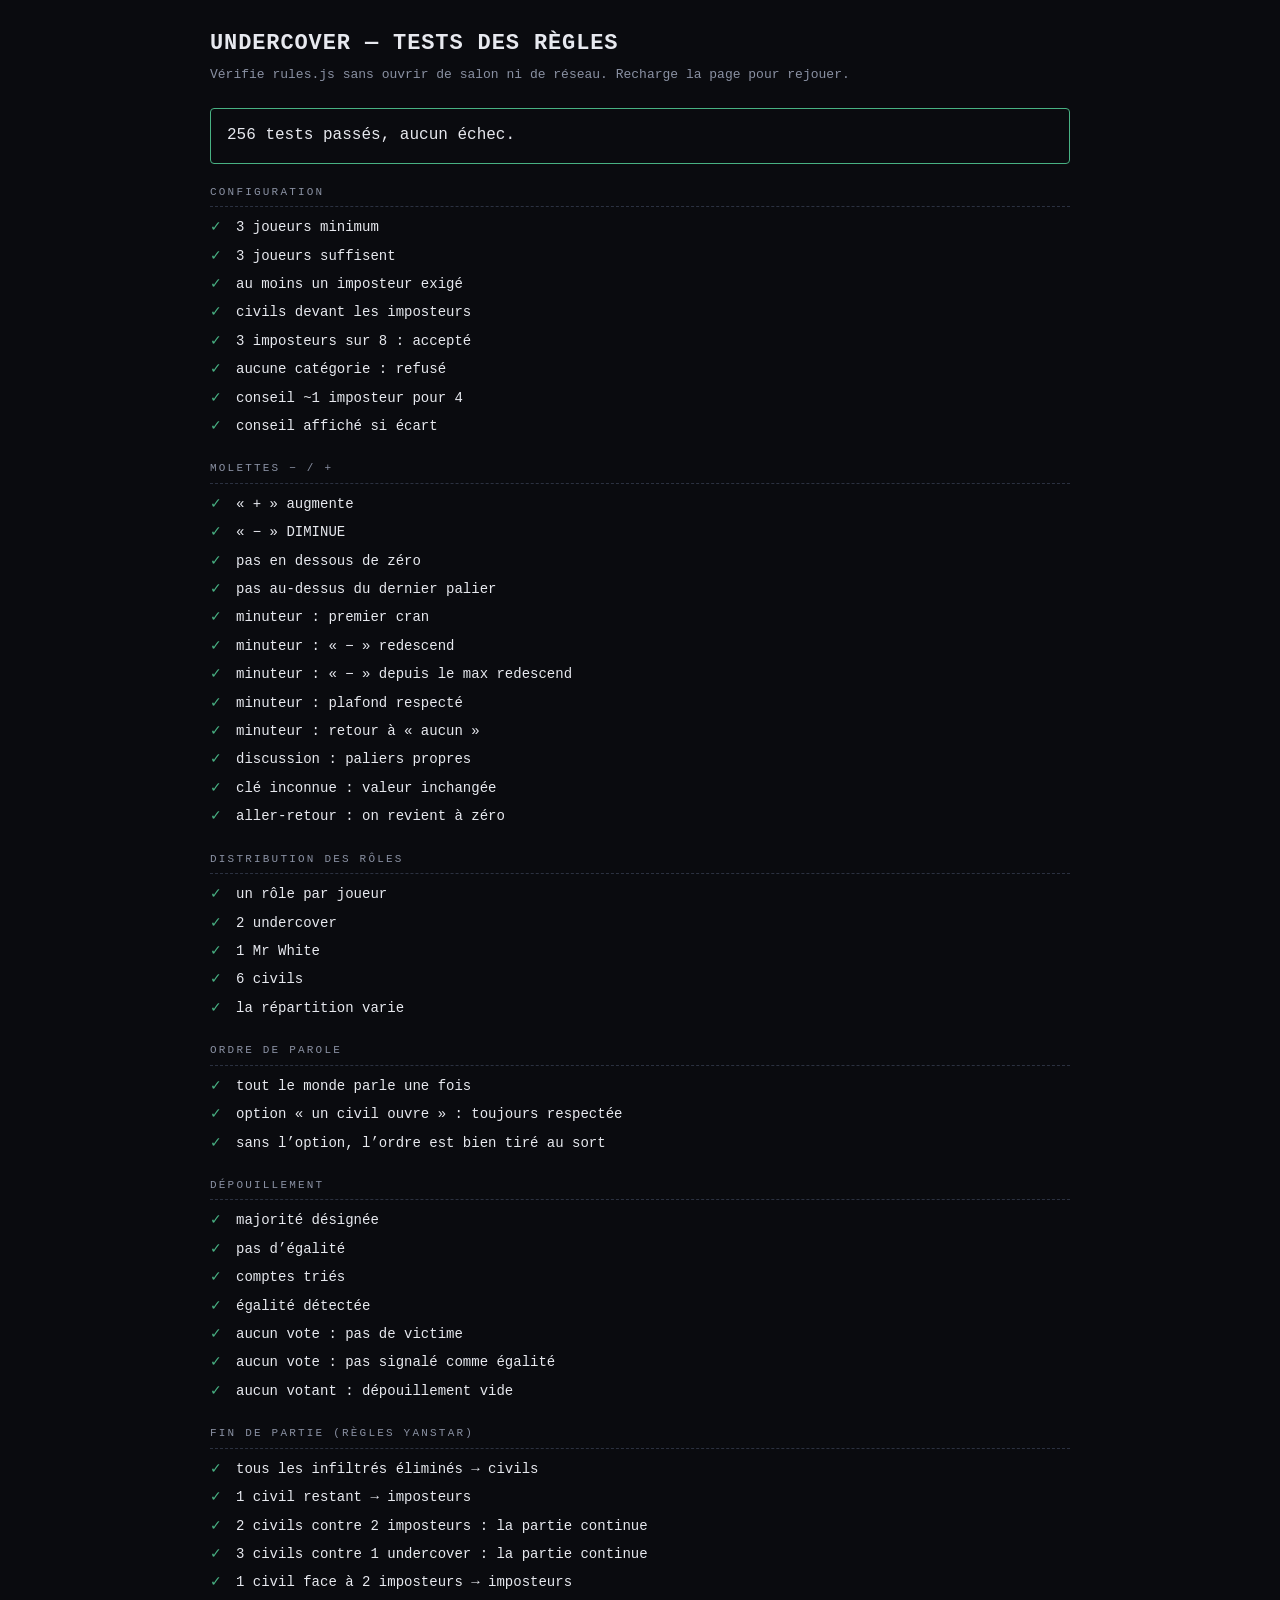
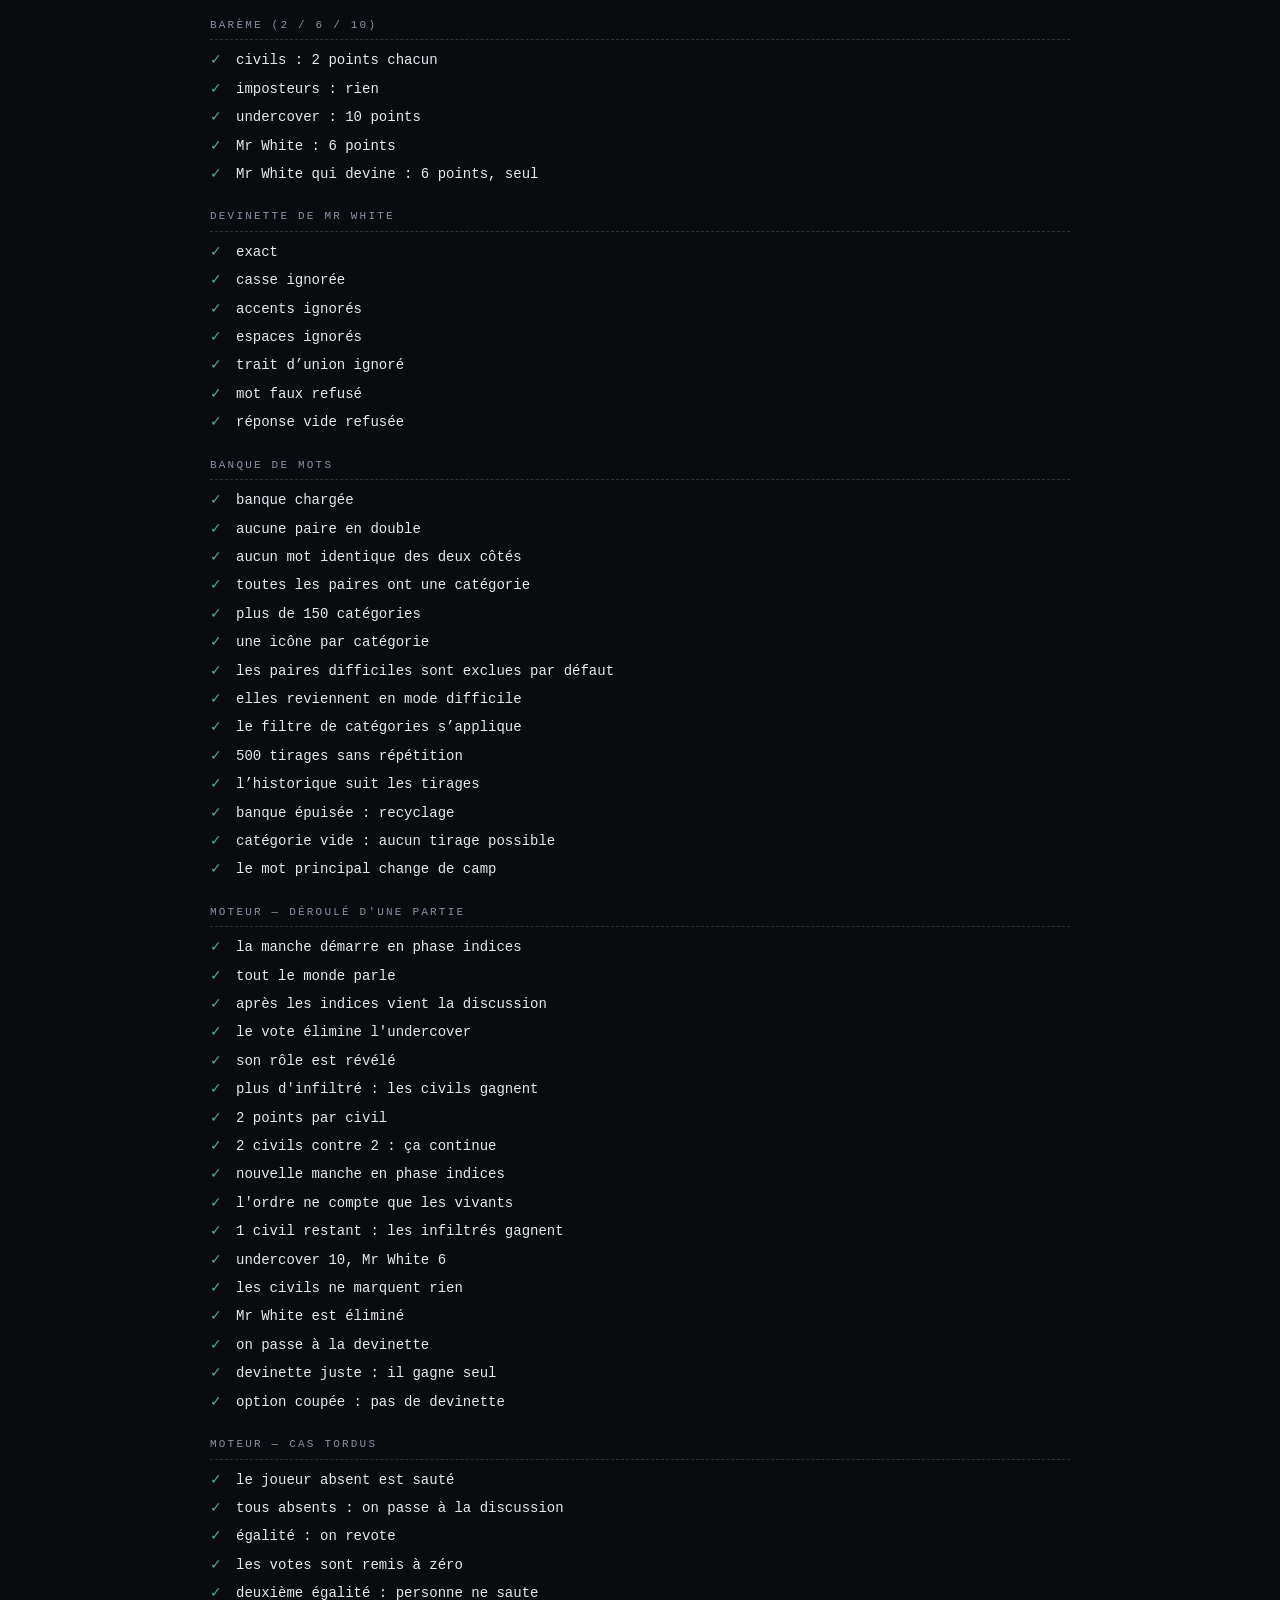
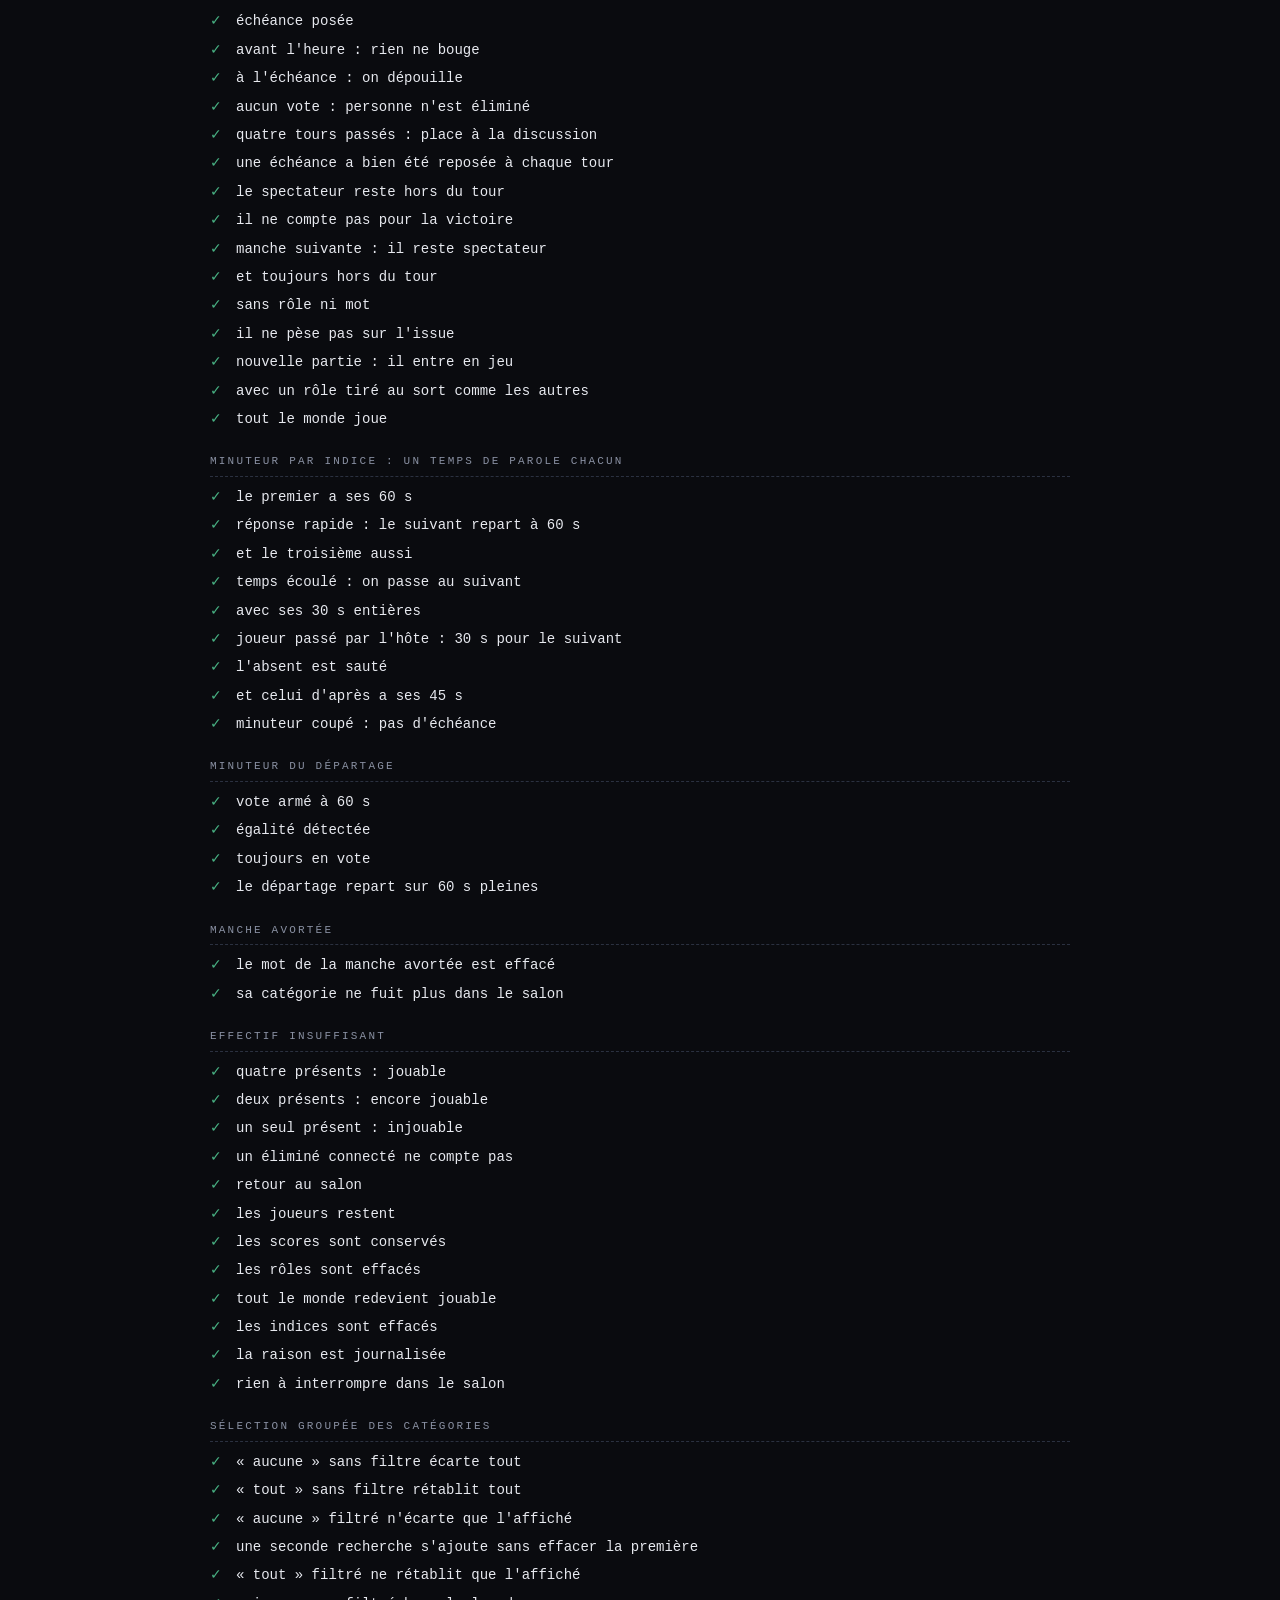
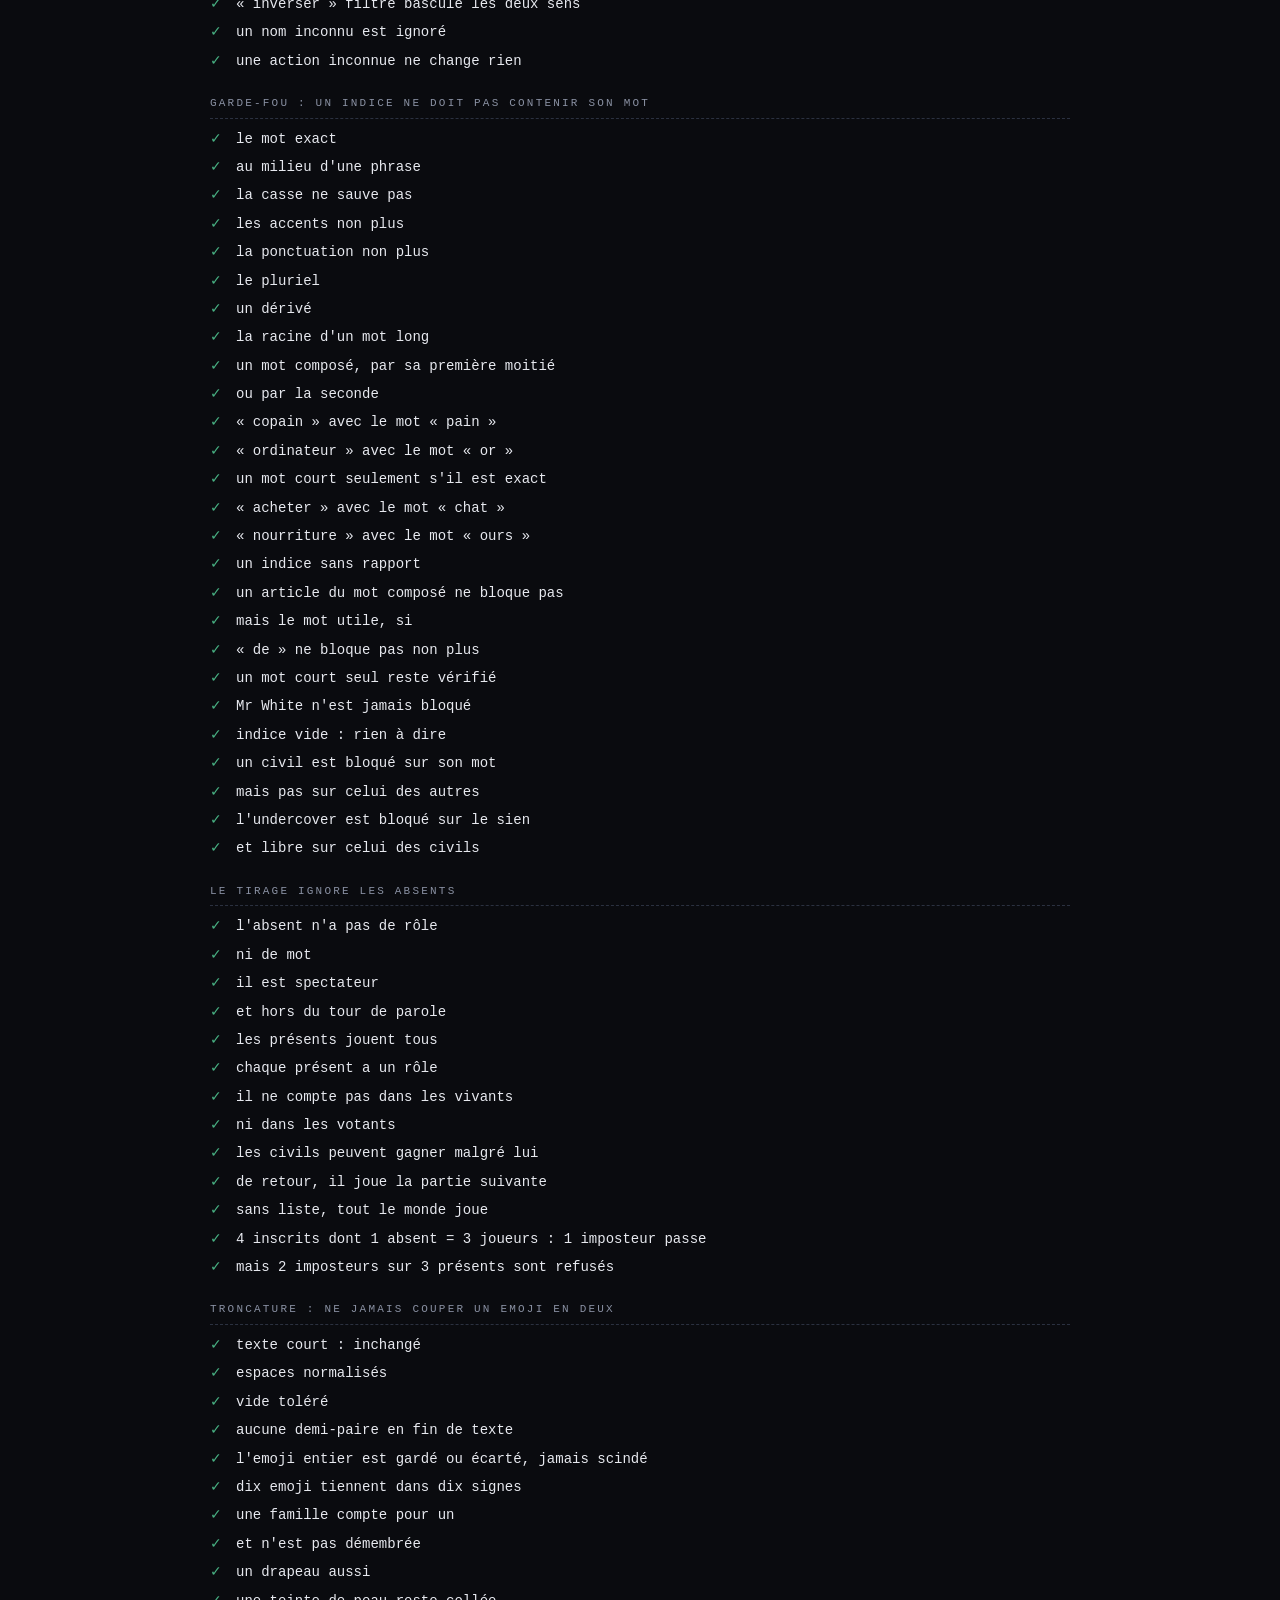
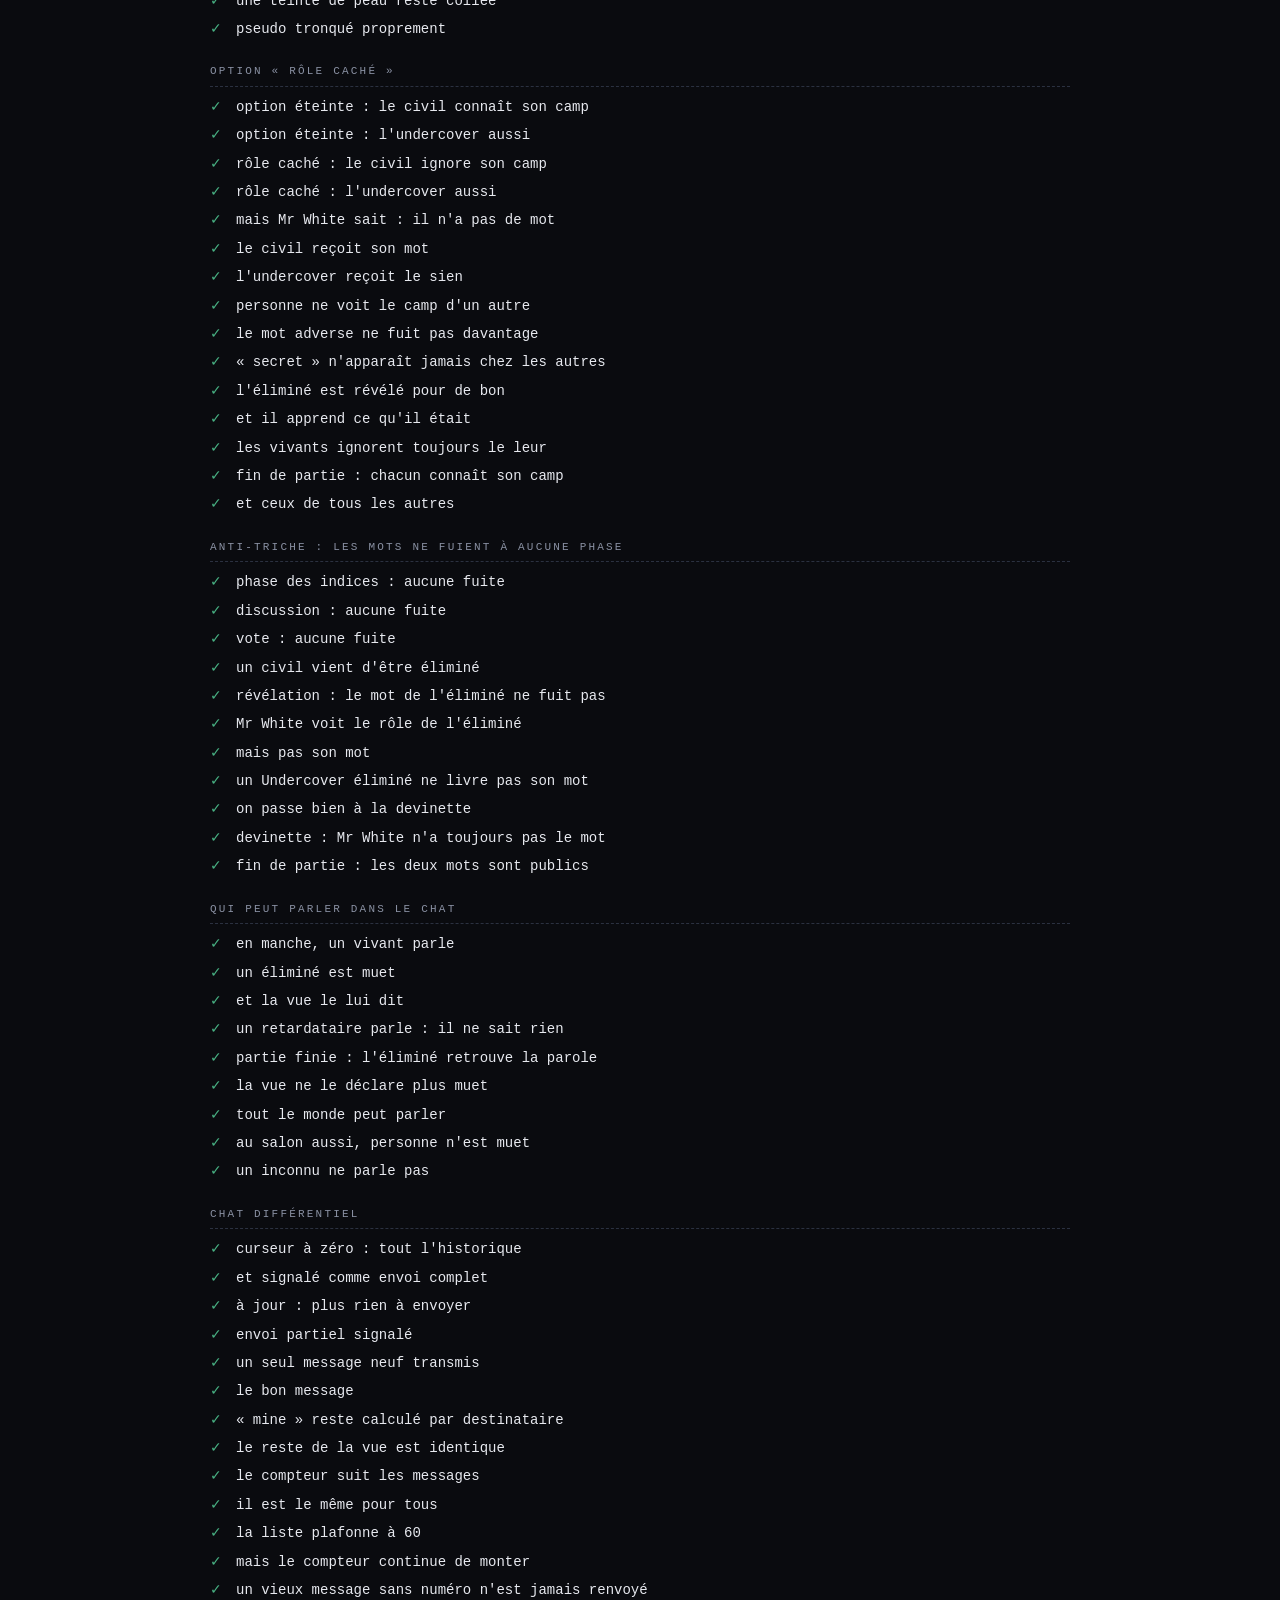
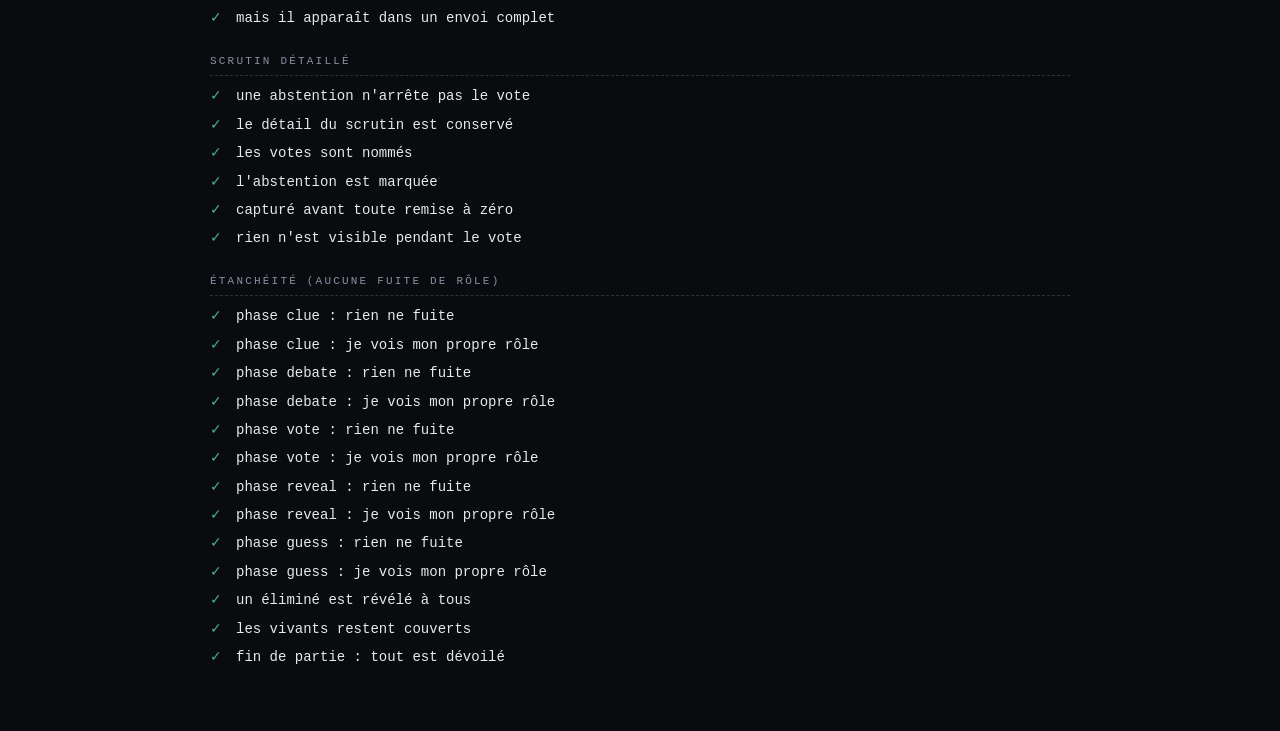
==== commit 82519ba9: "Alerte dans le titre quand l'onglet est en arrière-plan Rien ne prévenait qu'on attendait après toi " ====
--- a/tests.html
+++ b/tests.html
@@ -31,7 +31,7 @@
 </main>
 
 <script src="words.js?v=3"></script>
-<script src="rules.js?v=18"></script>
+<script src="rules.js?v=19"></script>
 <script>
 /* ---------- micro-harnais ---------- */
 const R = window.UC_RULES;
@@ -835,6 +835,18 @@
   const a = R.projeter(e, 'p0', {}, 0), b = R.projeter(e, 'p0', {}, 3);
   verifie('le reste de la vue est identique',
           JSON.stringify({ ...a, chat: 0, chatPlein: 0 }) === JSON.stringify({ ...b, chat: 0, chatPlein: 0 }));
+
+  /* compteur monotone : c'est lui qui sert à repérer un message neuf, la
+     longueur de la liste étant plafonnée à 60 et cessant alors de croître */
+  verifie('le compteur suit les messages', R.projeter(e, 'p0').chatN === 3, R.projeter(e, 'p0').chatN);
+  verifie('il est le même pour tous',
+          e.players.every(p => R.projeter(e, p.id).chatN === e.chatSeq));
+  const avantCap = R.projeter(e, 'p0').chatN;
+  for (let i = 0; i < 70; i++) { e.chat.push({ id: 'p1', name: 'J1', text: 'x' + i, ts: 0, n: ++e.chatSeq });
+                                 if (e.chat.length > 60) e.chat.shift(); }
+  const apresCap = R.projeter(e, 'p0');
+  verifie('la liste plafonne à 60', apresCap.chat.length === 60, apresCap.chat.length);
+  verifie('mais le compteur continue de monter', apresCap.chatN > avantCap + 60, apresCap.chatN);
 
   /* un message sans numéro (partie sauvegardée avant ce changement) */
   e.chat.unshift({ id: 'p0', name: 'J0', text: 'ancien', ts: 0 });
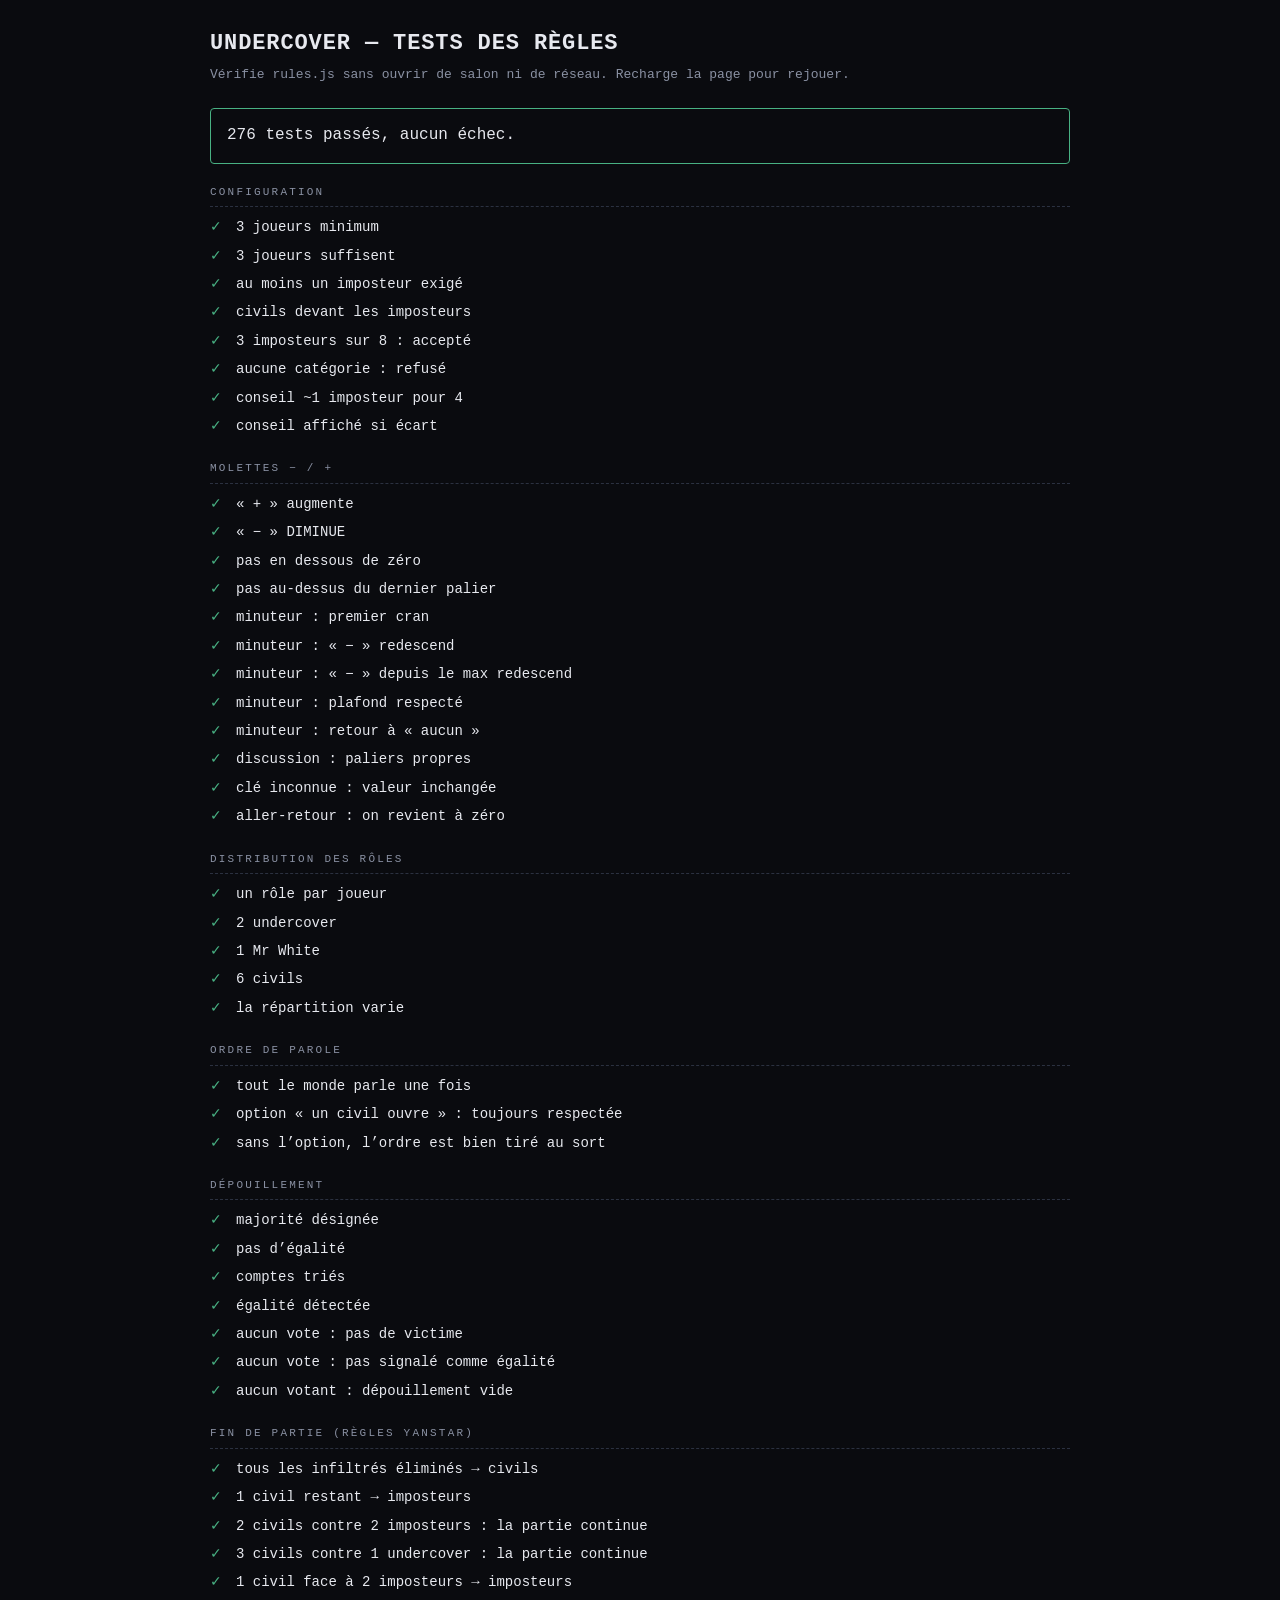
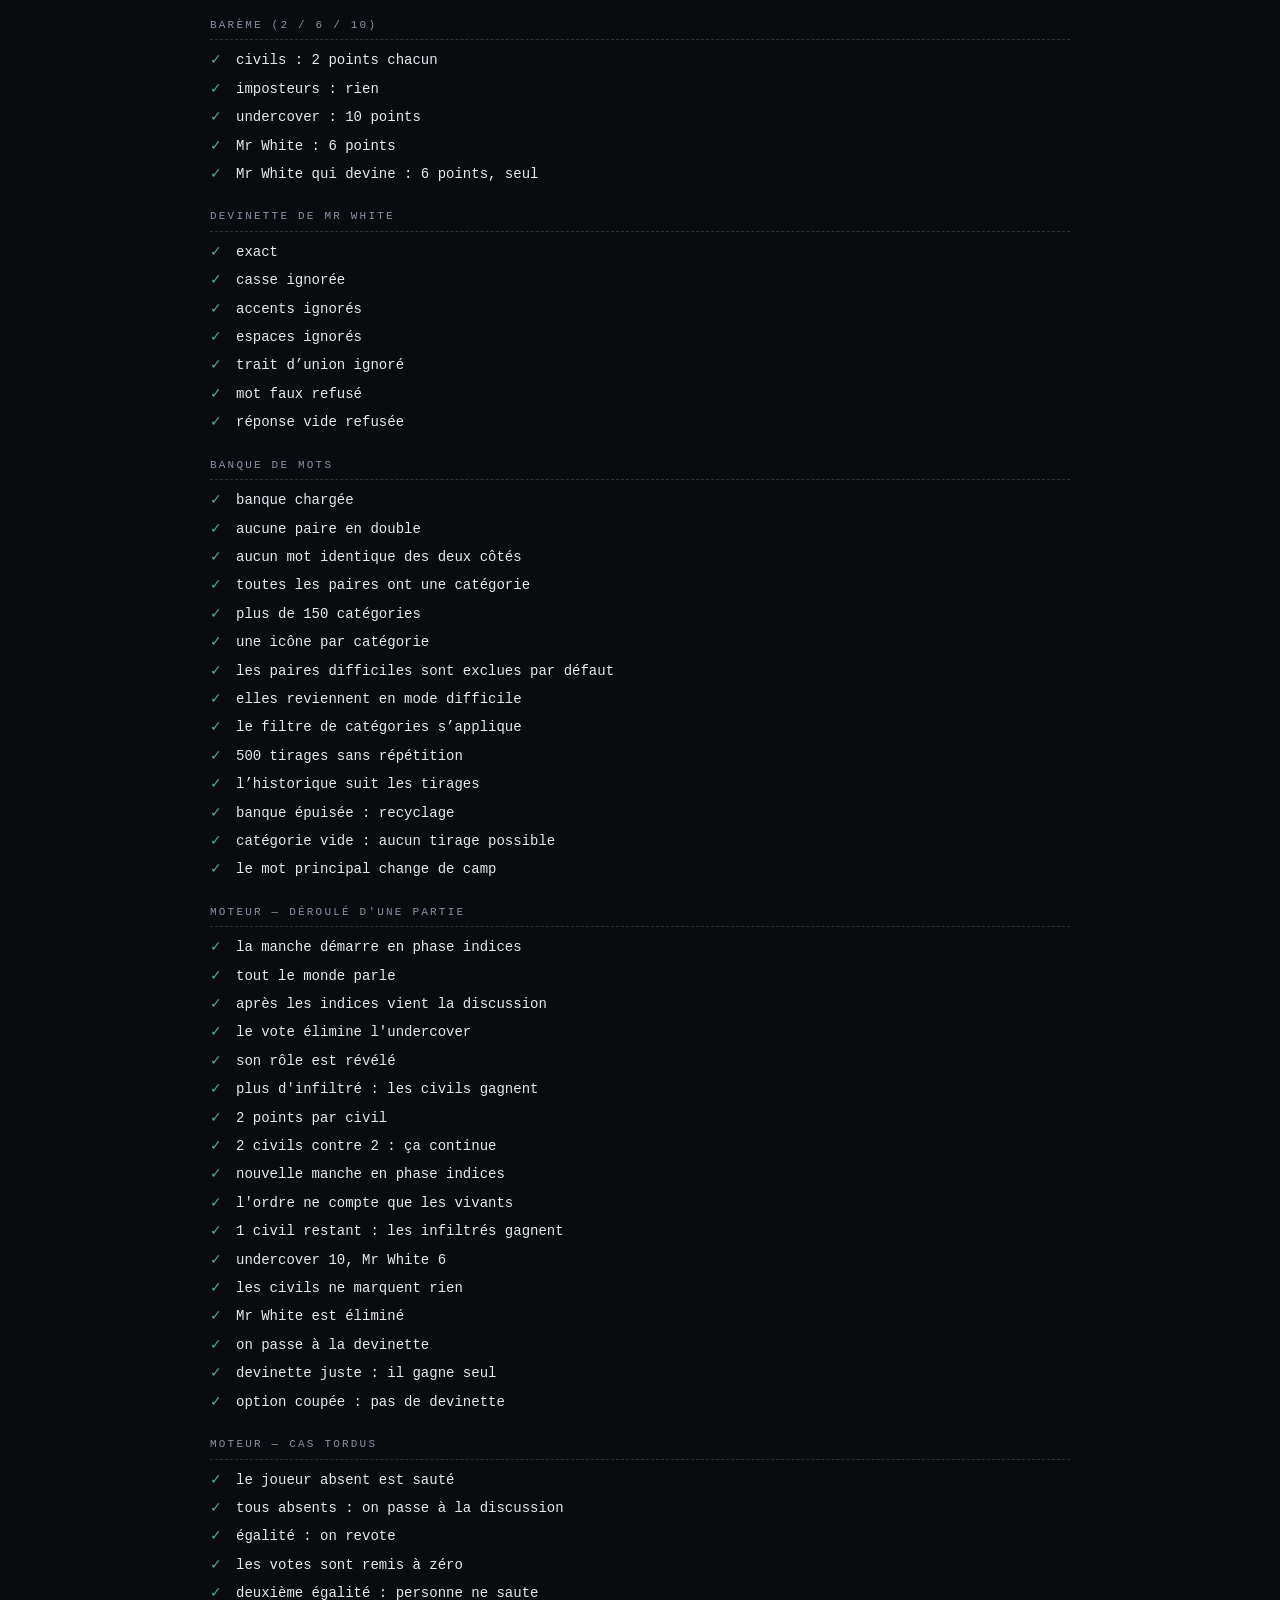
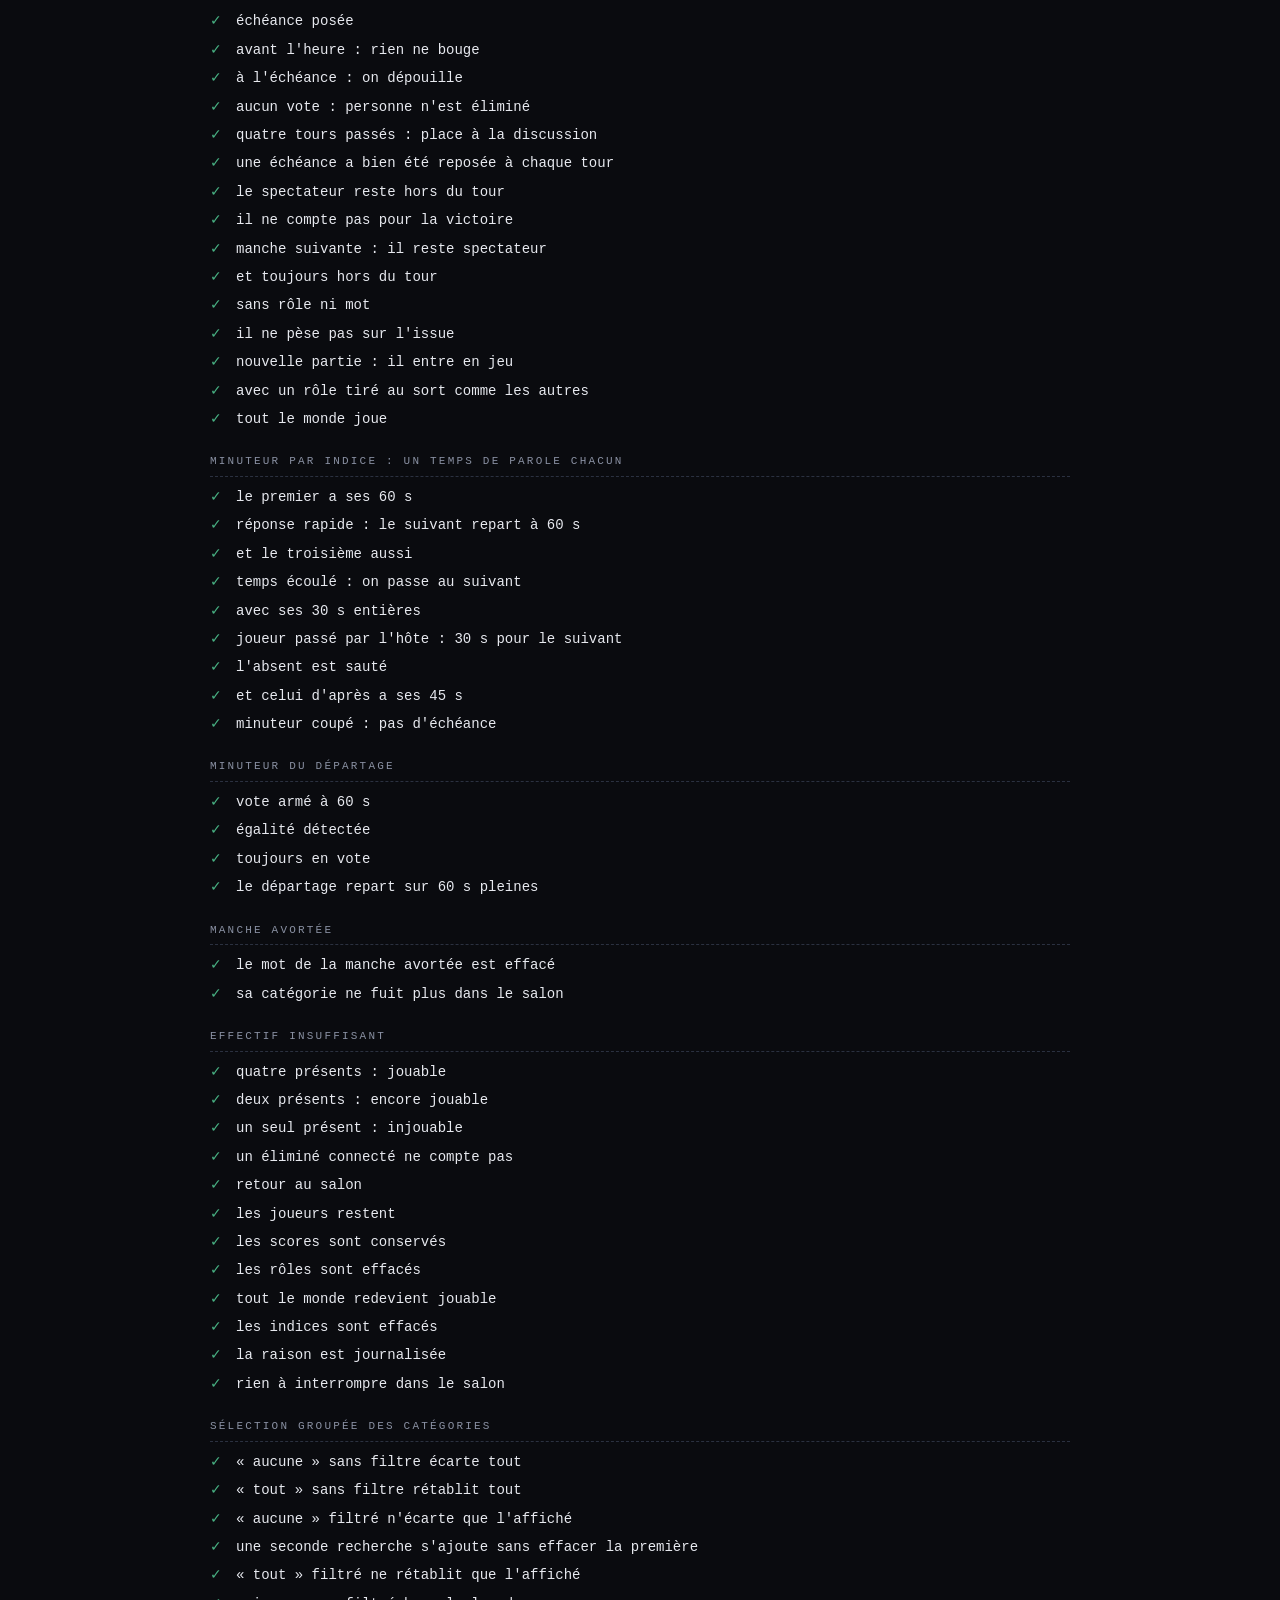
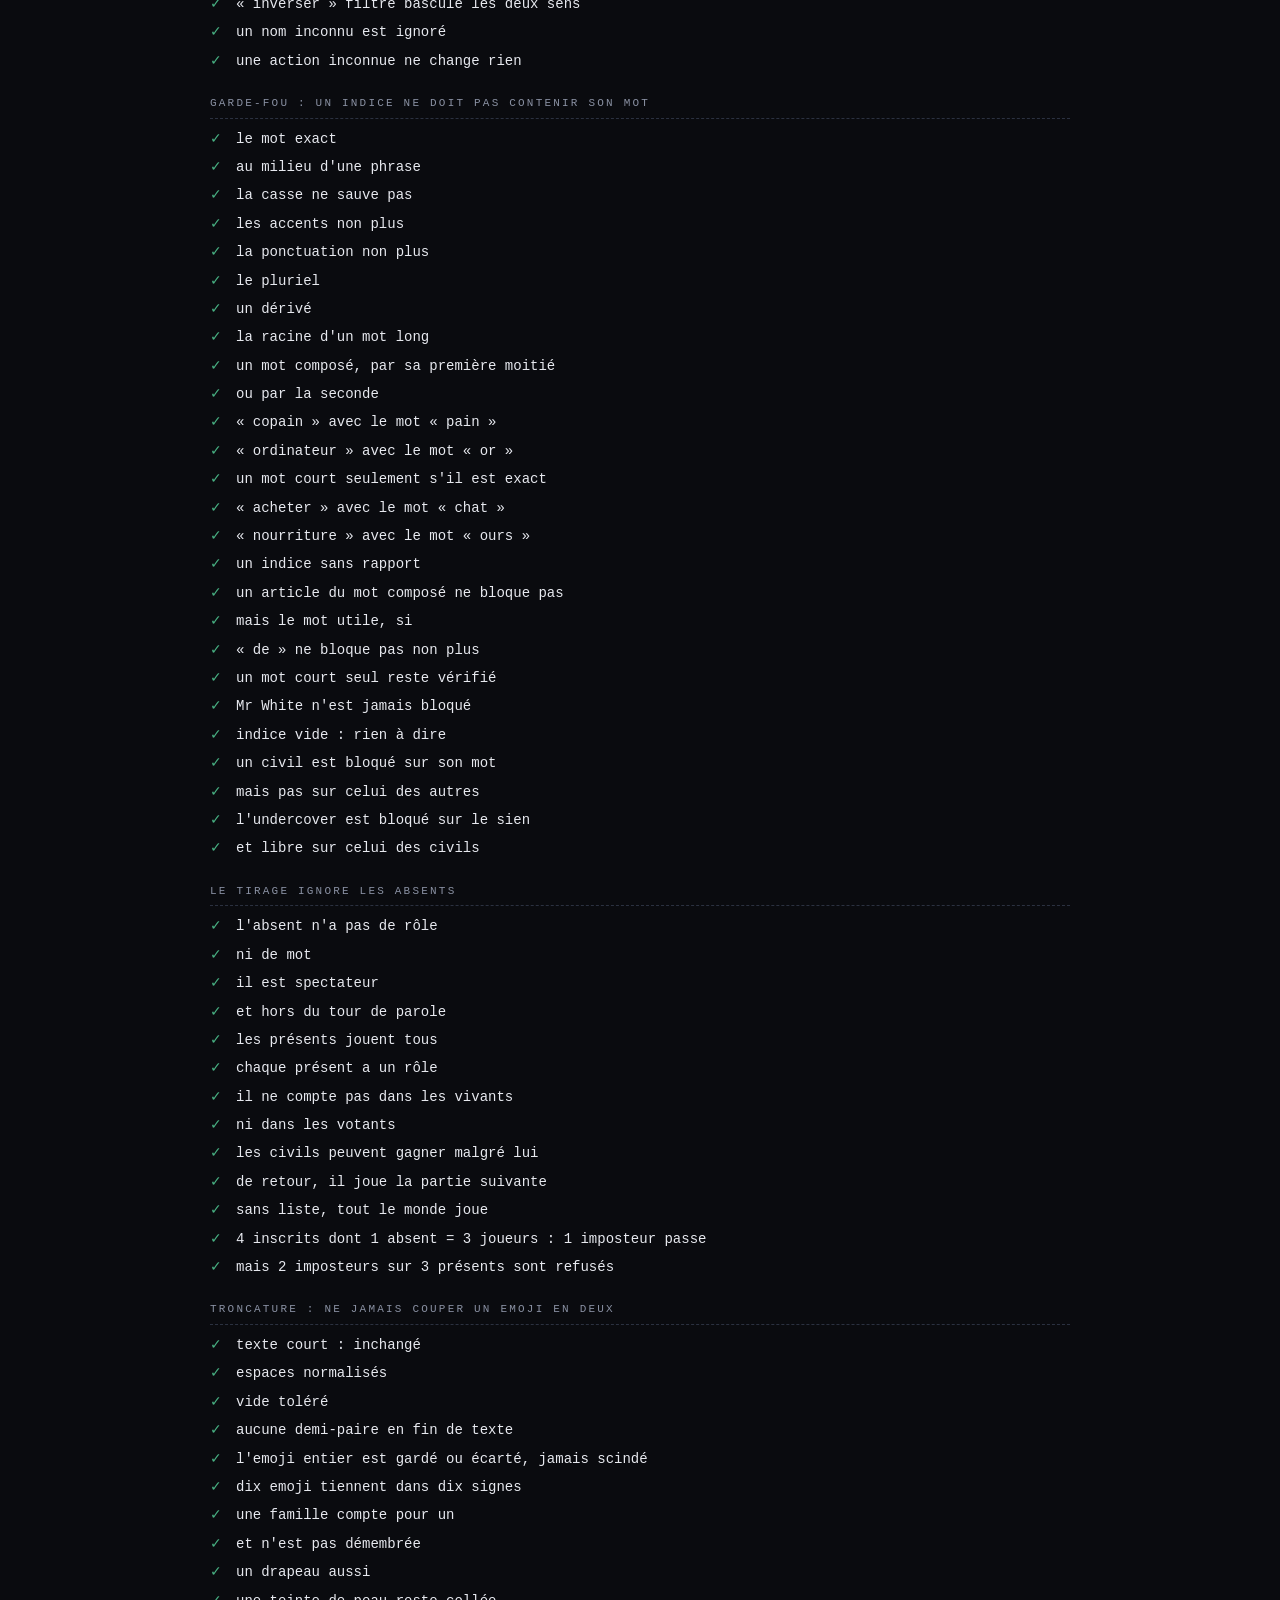
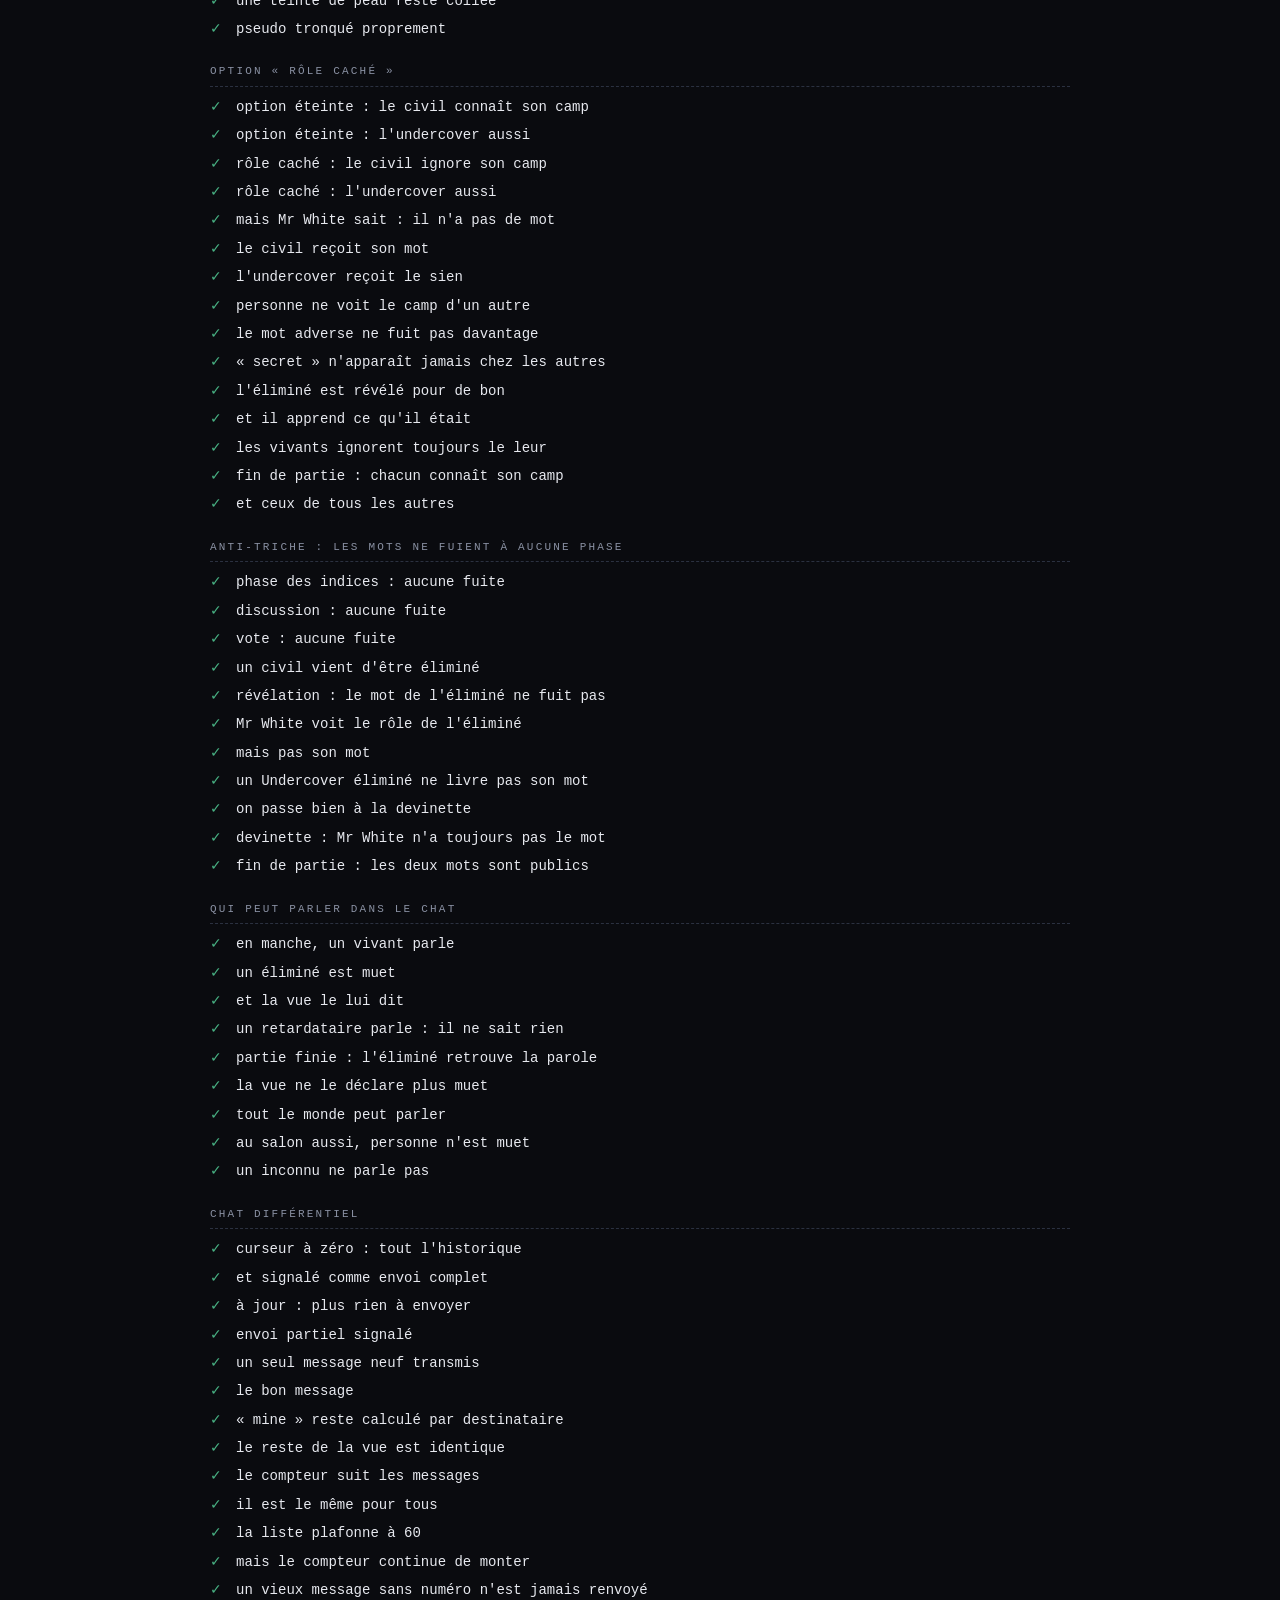
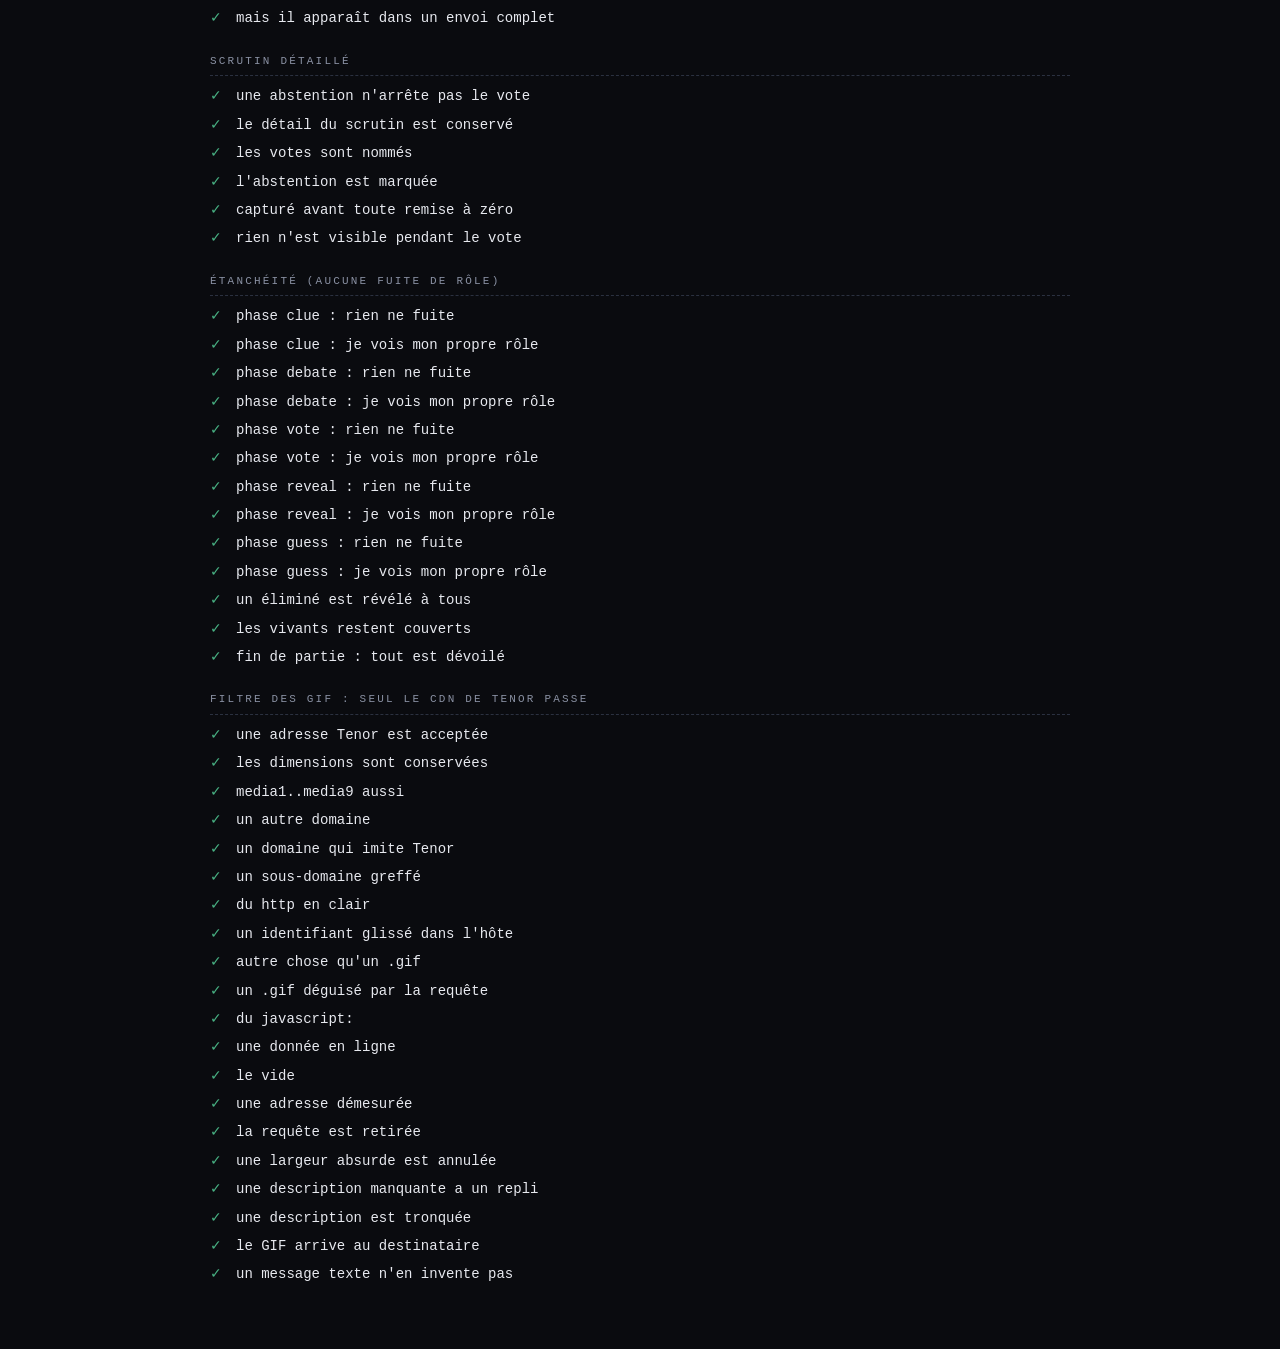
==== commit 1078bcfd: "Sélecteur de GIF dans le chat (Tenor) Bouton GIF à côté de l'emoji : recherche Tenor, vignettes tiny" ====
--- a/tests.html
+++ b/tests.html
@@ -31,7 +31,7 @@
 </main>
 
 <script src="words.js?v=3"></script>
-<script src="rules.js?v=19"></script>
+<script src="rules.js?v=20"></script>
 <script>
 /* ---------- micro-harnais ---------- */
 const R = window.UC_RULES;
@@ -905,6 +905,49 @@
   verifie('fin de partie : tout est dévoilé', fin.every(v => v.role !== null), fin);
 }
 
+groupe('Filtre des GIF : seul le CDN de Tenor passe');
+{
+  const bon = R.gifValide({ url: 'https://media.tenor.com/abc123/rire.gif', w: 220, h: 160, alt: 'rire' });
+  verifie('une adresse Tenor est acceptée', bon && bon.url === 'https://media.tenor.com/abc123/rire.gif', bon);
+  verifie('les dimensions sont conservées', bon.w === 220 && bon.h === 160, bon);
+  verifie('media1..media9 aussi', !!R.gifValide({ url: 'https://media1.tenor.com/x/a.gif' }));
+
+  /* ce qu'il faut absolument refuser : chacune de ces adresses révélerait
+     l'IP de tous les joueurs au serveur visé. */
+  const rejete = u => R.gifValide({ url: u }) === null;
+  verifie('un autre domaine', rejete('https://pisteur.example/a.gif'));
+  verifie('un domaine qui imite Tenor', rejete('https://media.tenor.com.evil.net/a.gif'));
+  verifie('un sous-domaine greffé', rejete('https://evil.net/media.tenor.com/a.gif'));
+  verifie('du http en clair', rejete('http://media.tenor.com/a.gif'));
+  verifie('un identifiant glissé dans l\'hôte', rejete('https://media.tenor.com@evil.net/a.gif'));
+  verifie('autre chose qu\'un .gif', rejete('https://media.tenor.com/a.js'));
+  verifie('un .gif déguisé par la requête', rejete('https://media.tenor.com/a.png?x=.gif'));
+  verifie('du javascript:', rejete('javascript:alert(1)'));
+  verifie('une donnée en ligne', rejete('[data-uri]'));
+  verifie('le vide', rejete('') && R.gifValide(null) === null && R.gifValide('texte') === null);
+  verifie('une adresse démesurée', rejete('https://media.tenor.com/' + 'a'.repeat(400) + '.gif'));
+
+  /* la requête est jetée, pas recopiée */
+  const propre = R.gifValide({ url: 'https://media.tenor.com/abc/a.gif?mouchard=qui-regarde#x' });
+  verifie('la requête est retirée', propre.url === 'https://media.tenor.com/abc/a.gif', propre);
+
+  /* des dimensions absurdes ne doivent pas pouvoir étirer le chat */
+  const fou = R.gifValide({ url: 'https://media.tenor.com/a/b.gif', w: 99999, h: -5 });
+  verifie('une largeur absurde est annulée', fou.w === 0 && fou.h === 0, fou);
+  verifie('une description manquante a un repli', fou.alt === 'GIF', fou.alt);
+  verifie('une description est tronquée',
+          R.gifValide({ url: 'https://media.tenor.com/a/b.gif', alt: 'z'.repeat(200) }).alt.length === 60);
+
+  /* le message traverse la projection */
+  const e = partie(['civil', 'civil', 'under']);
+  e.chatSeq = 1;
+  e.chat = [{ id: 'p1', name: 'A', text: '', gif: bon, ts: 1, n: 1 }];
+  const vue = R.projeter(e, 'p2');
+  verifie('le GIF arrive au destinataire', vue.chat[0].gif.url === bon.url, vue.chat[0]);
+  const sansGif = R.projeter({ ...e, chat: [{ id: 'p1', name: 'A', text: 'coucou', ts: 1, n: 1 }] }, 'p2');
+  verifie('un message texte n\'en invente pas', sansGif.chat[0].gif === null, sansGif.chat[0]);
+}
+
 /* ---------- bilan ---------- */
 const b = document.getElementById('bilan');
 b.className = 'bilan ' + (echecs ? 'ko' : 'ok');
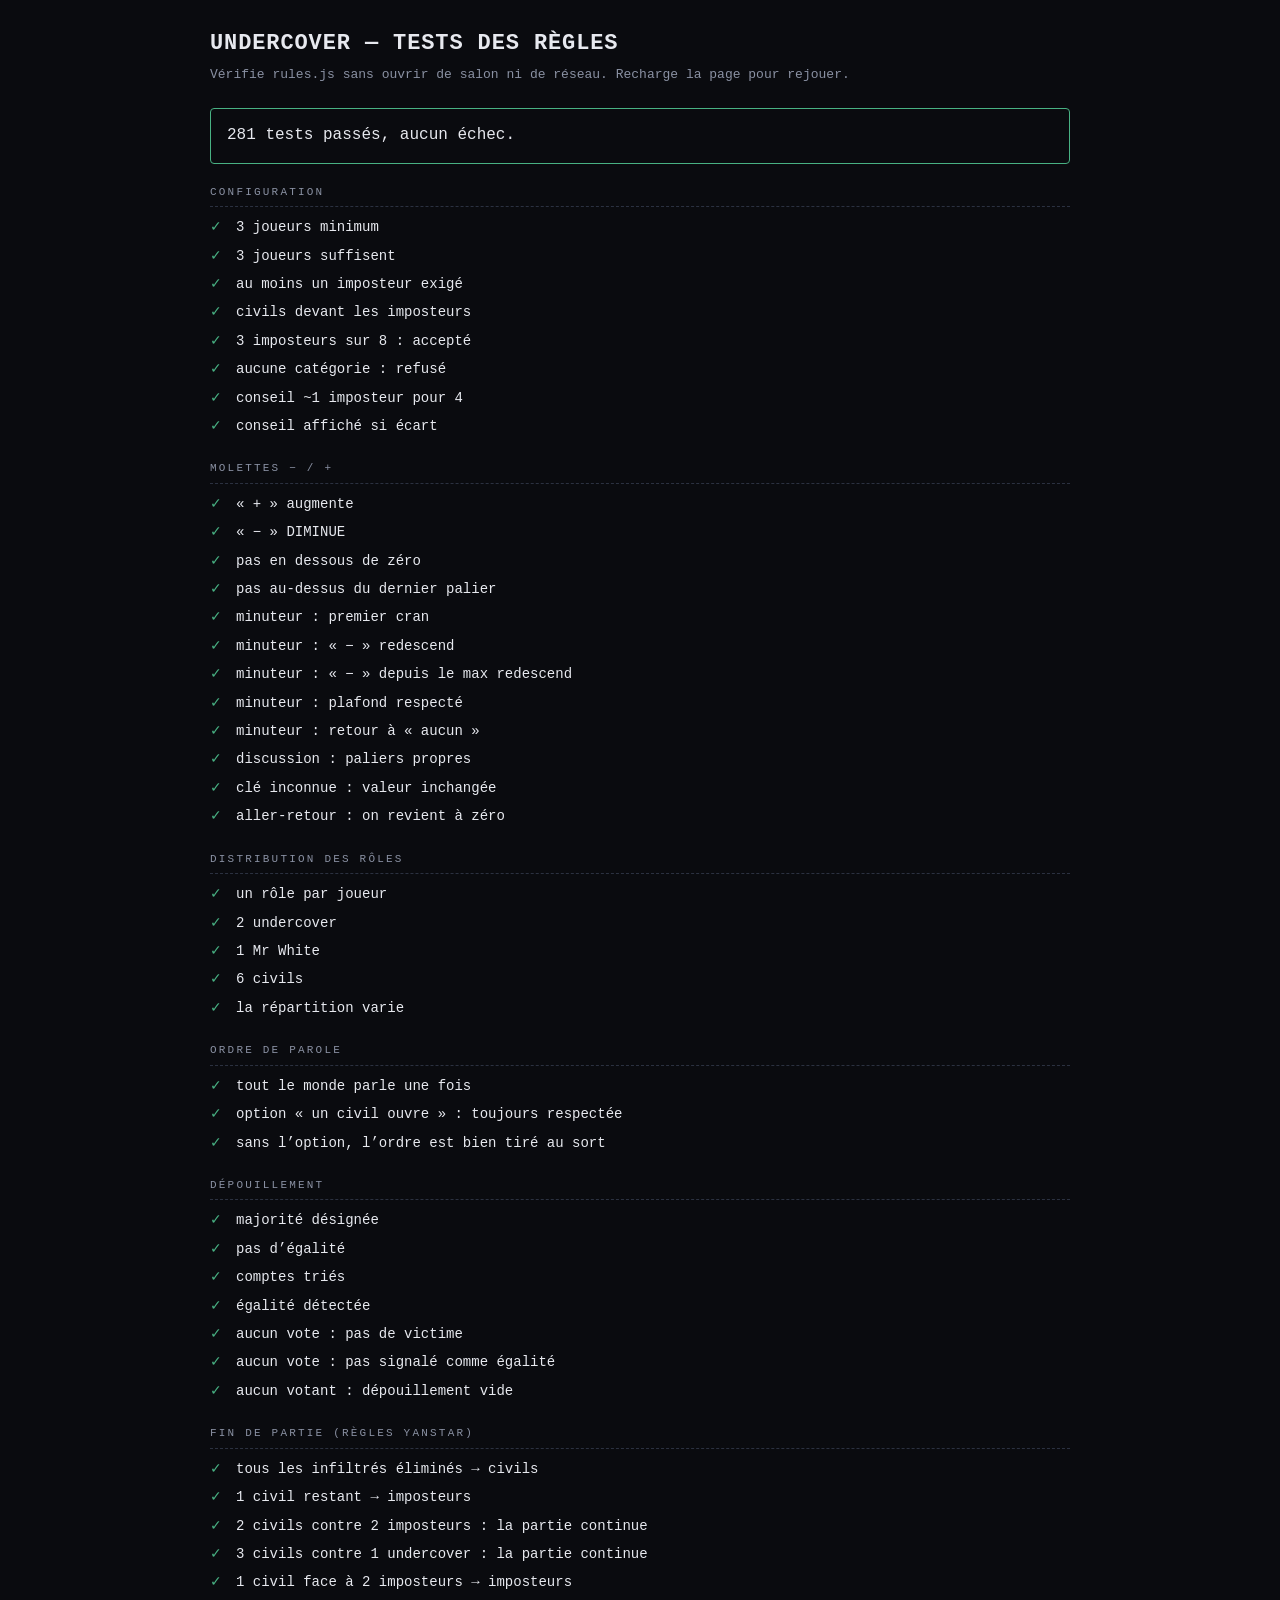
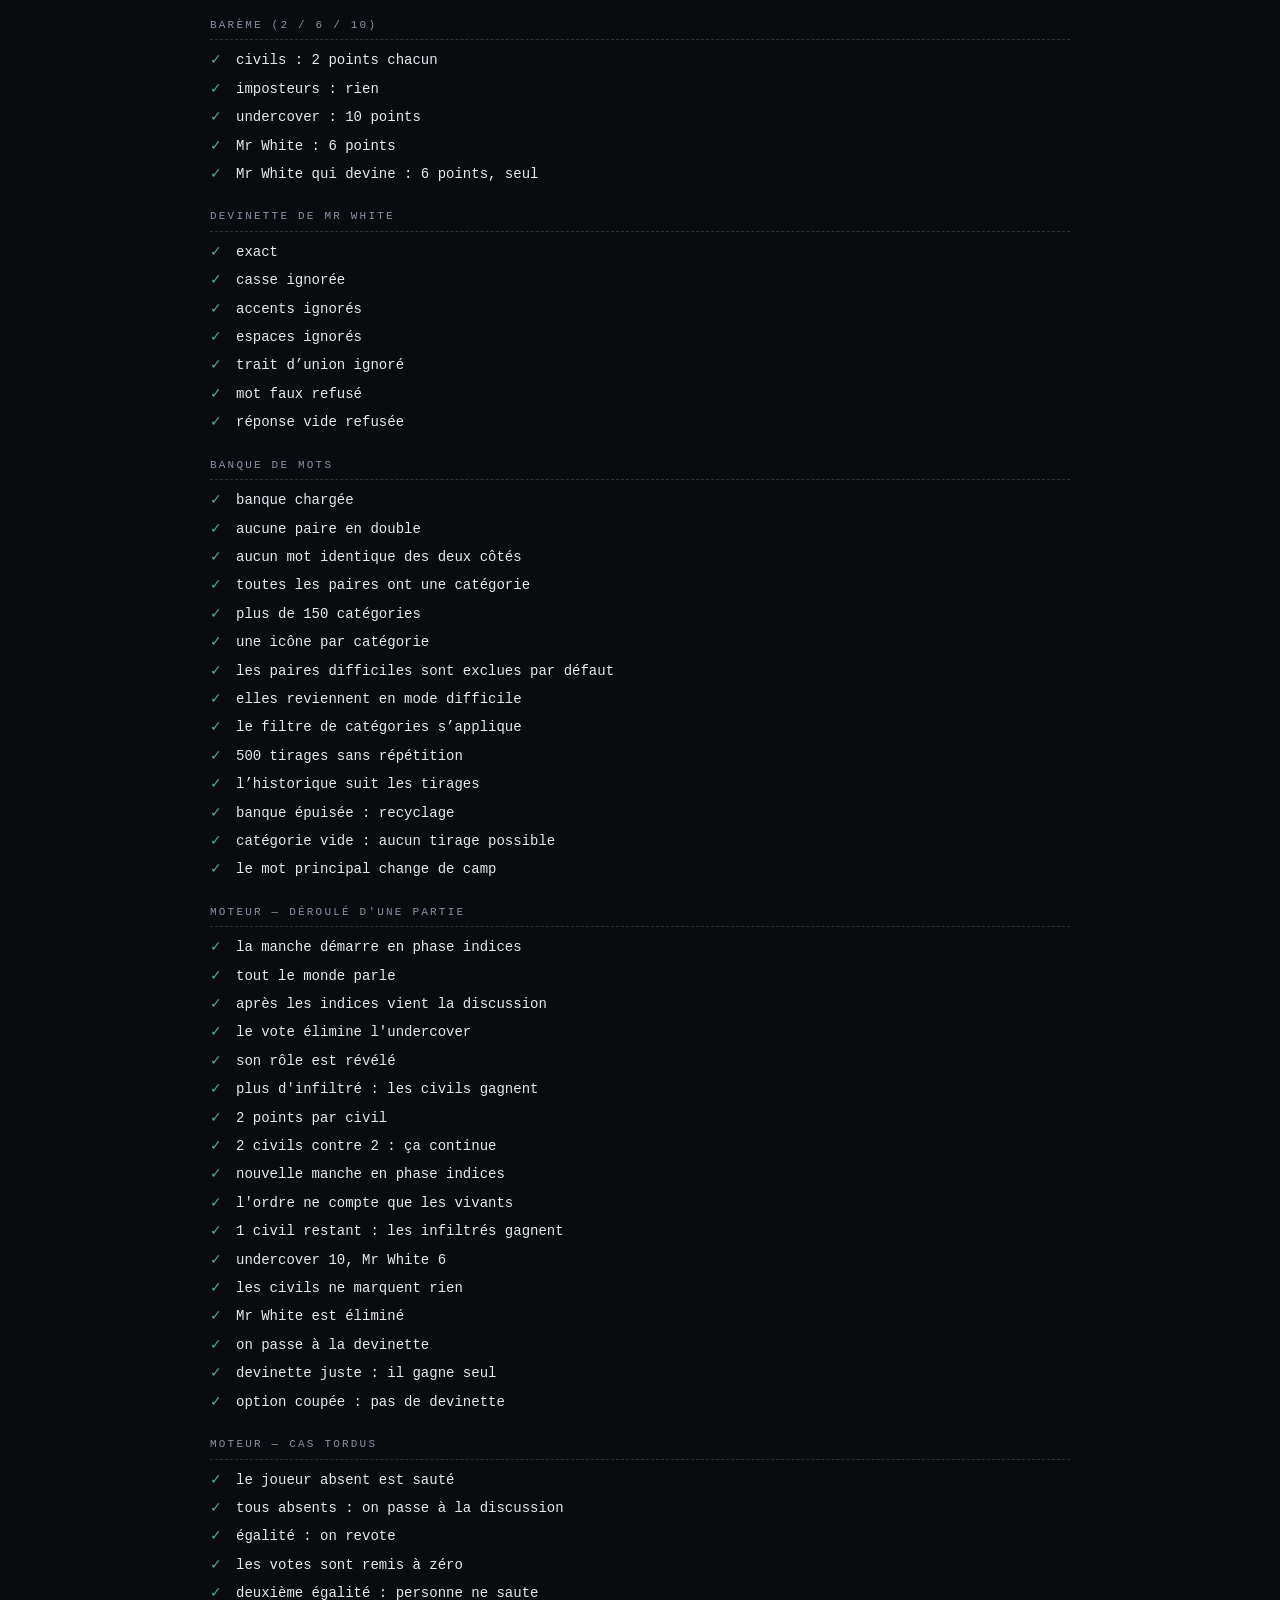
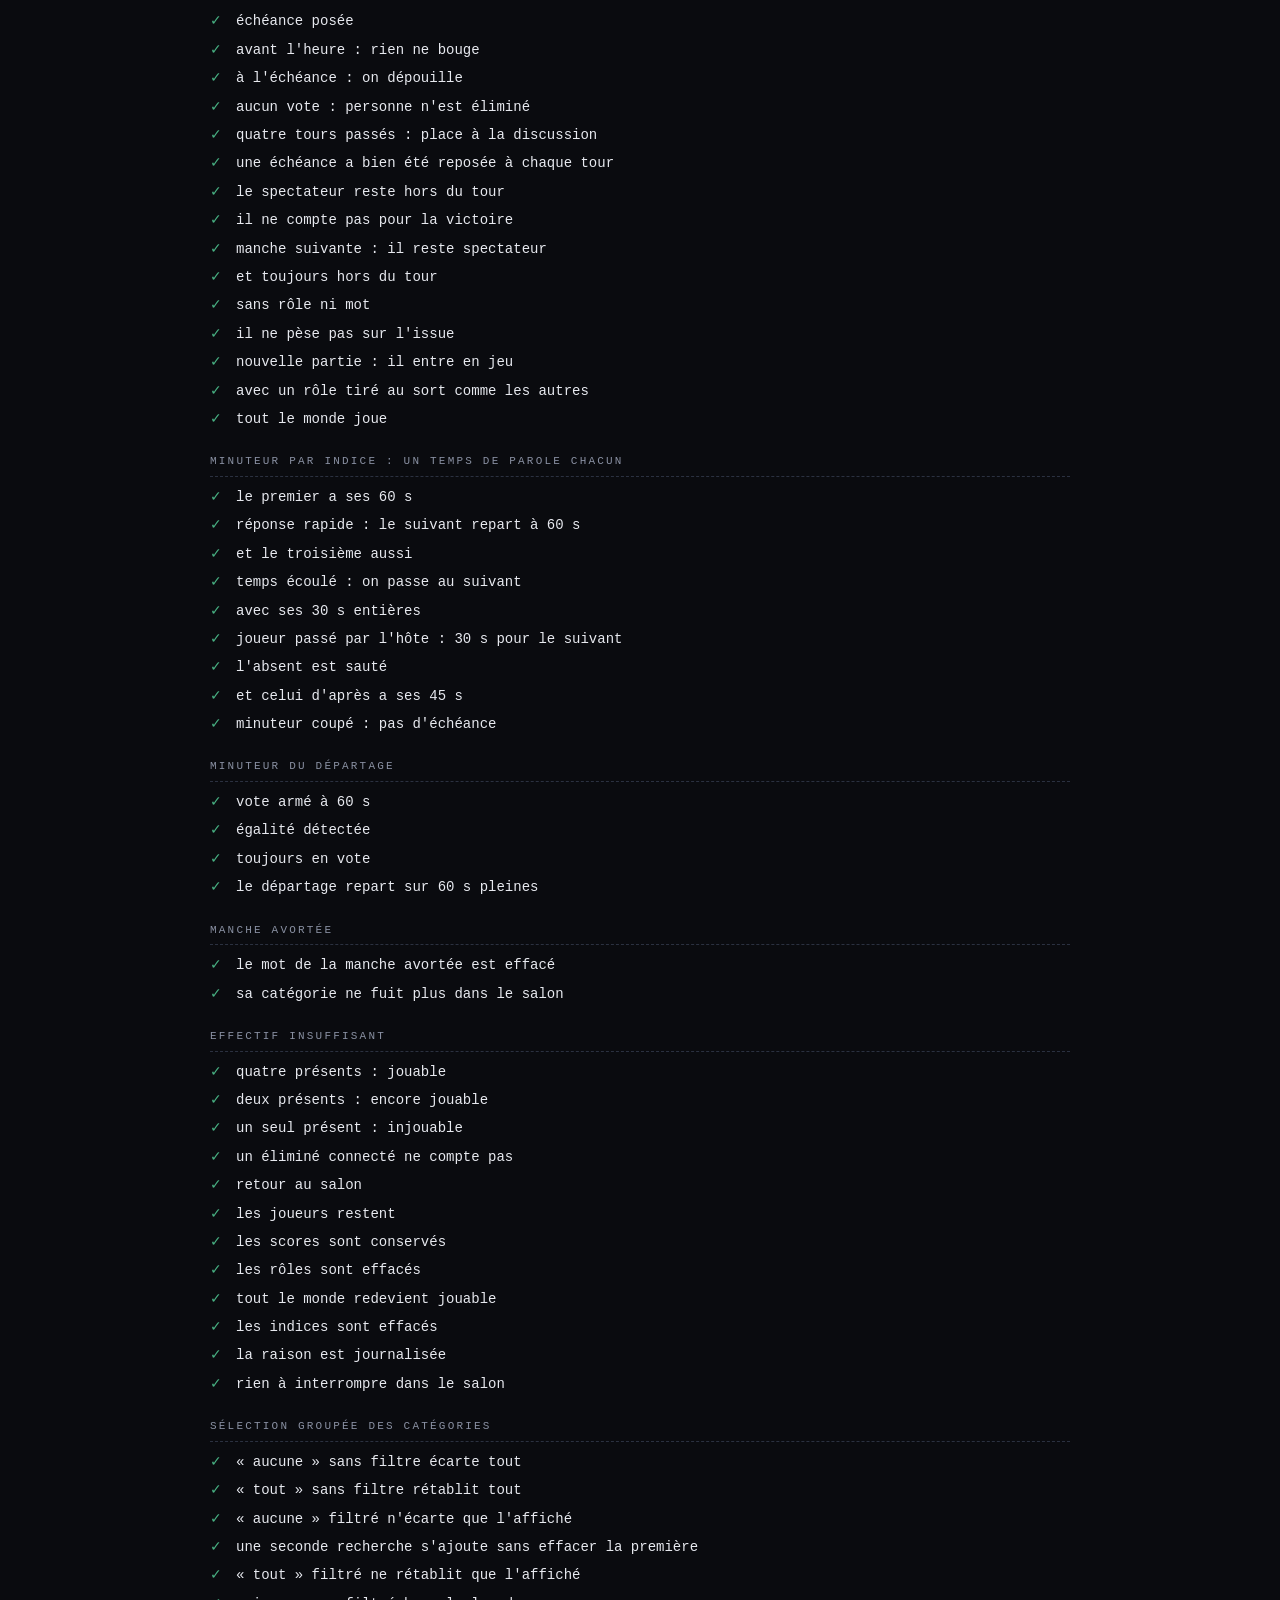
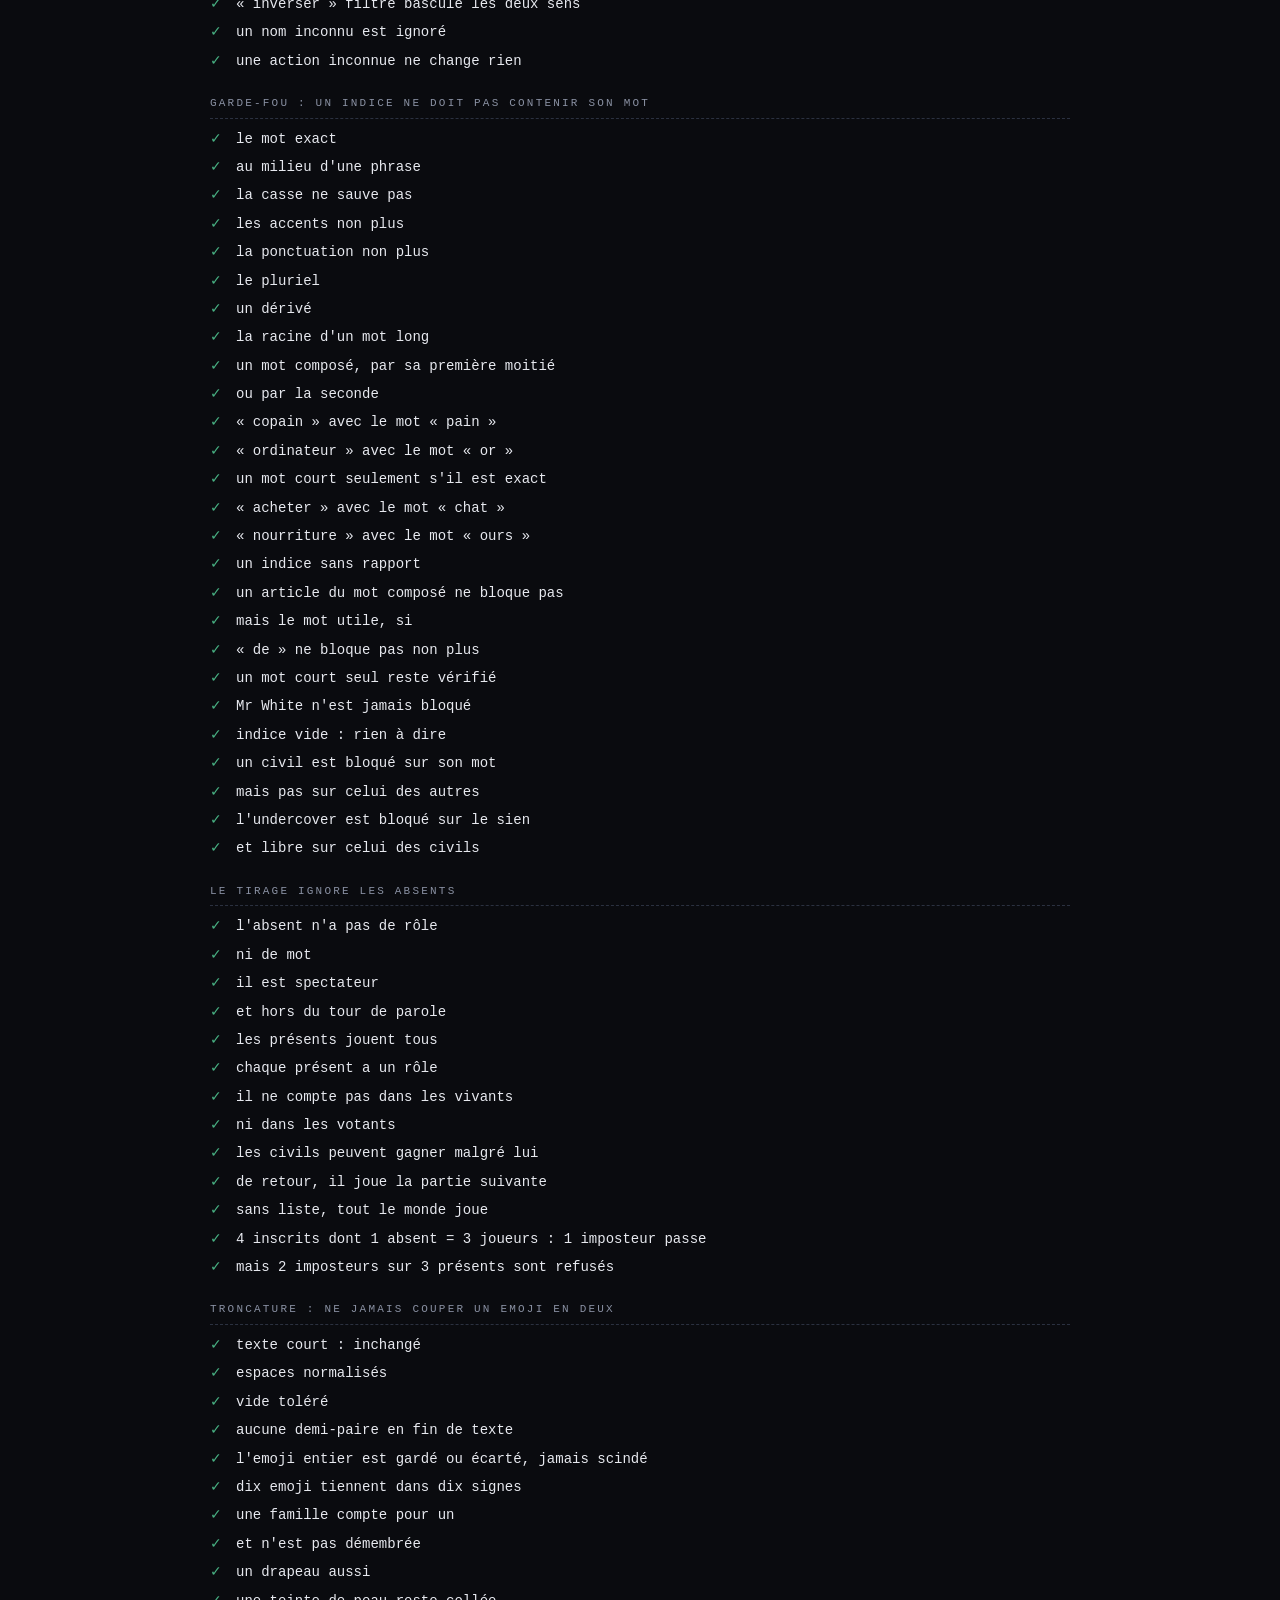
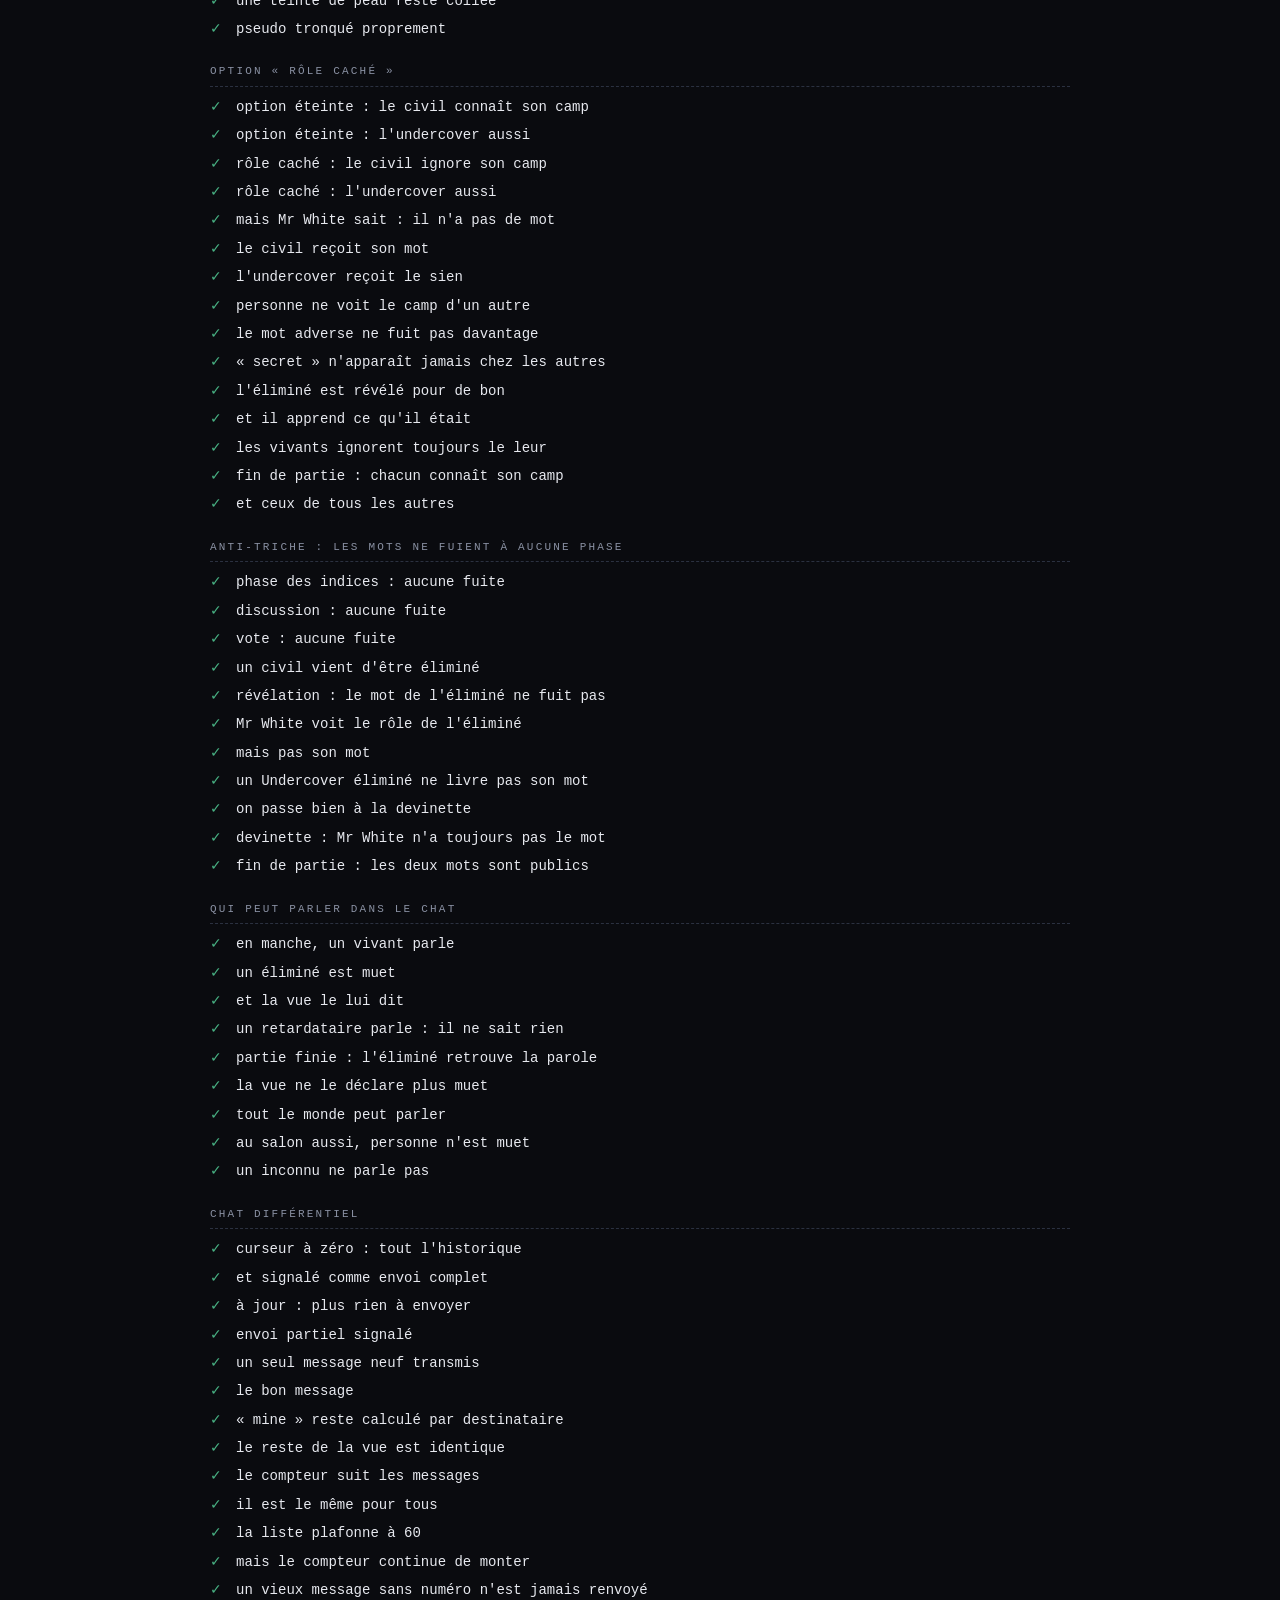
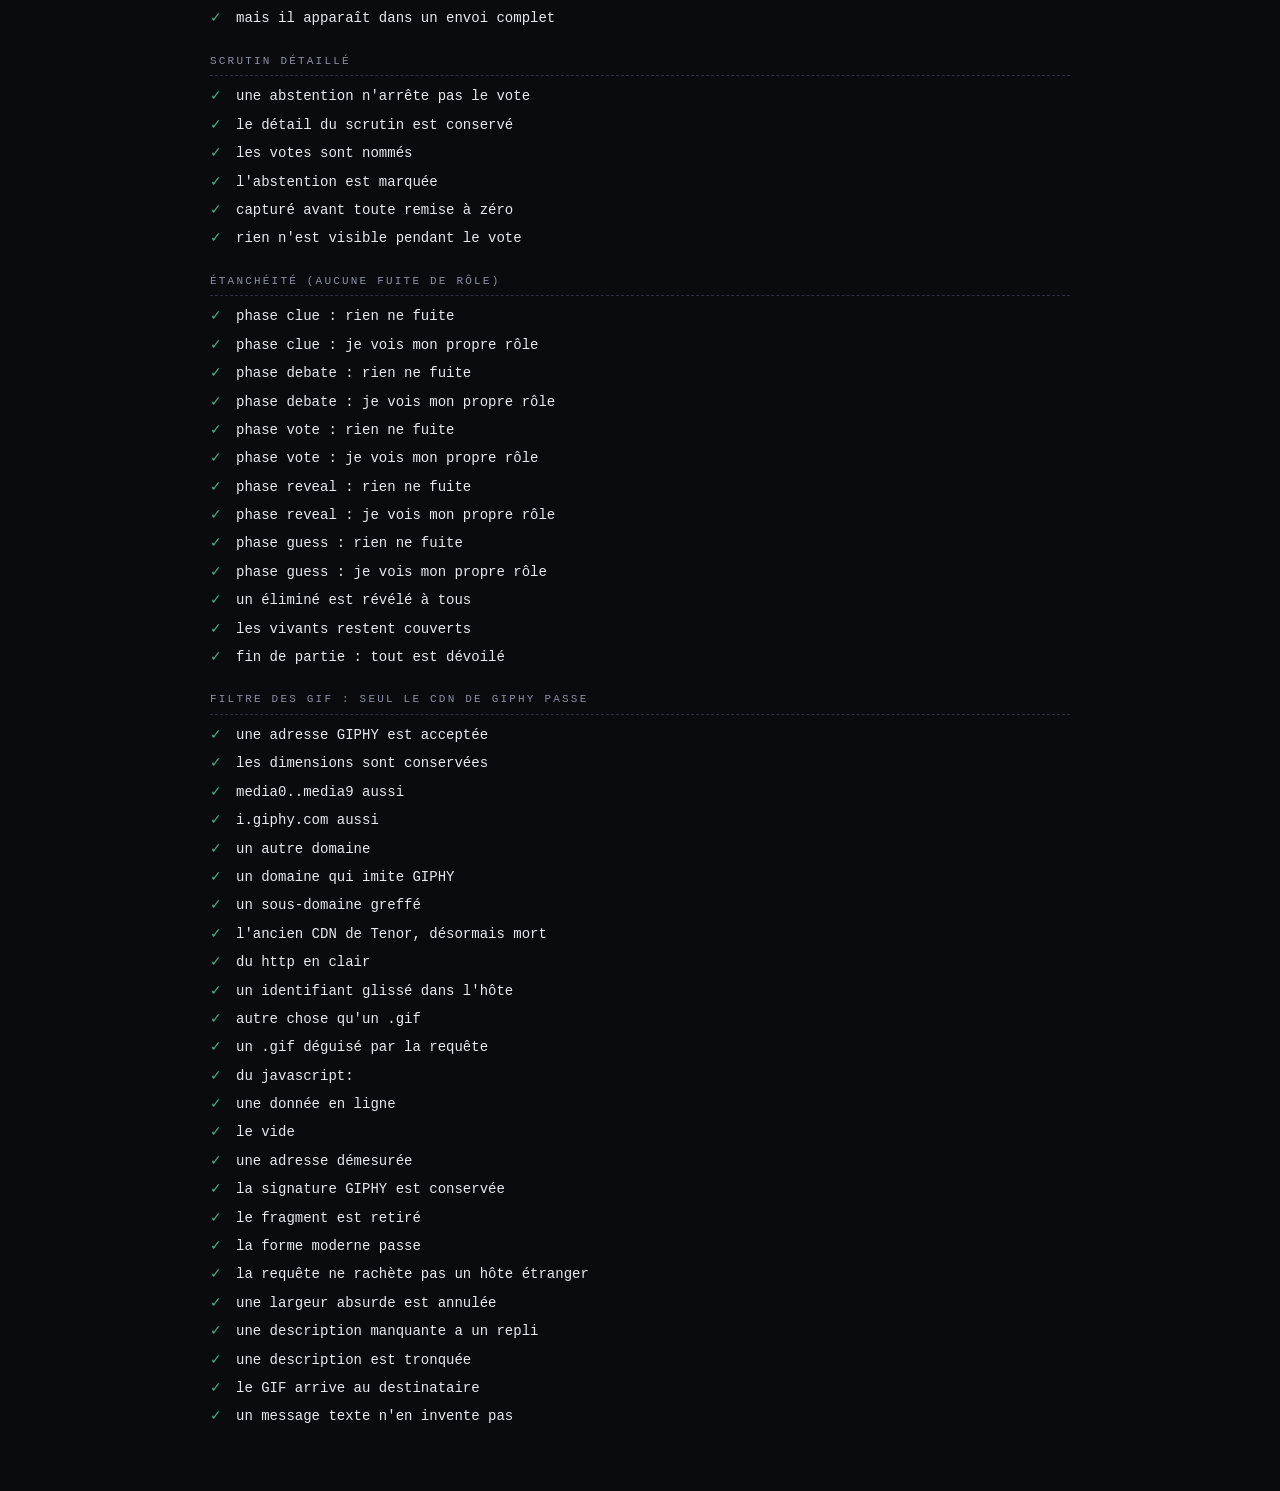
==== commit b0ac0587: "Le sélecteur de GIF passe de Tenor à GIPHY Tenor a fermé son API le 30 juin 2026 (plus aucune clé dé" ====
--- a/tests.html
+++ b/tests.html
@@ -31,7 +31,7 @@
 </main>
 
 <script src="words.js?v=3"></script>
-<script src="rules.js?v=20"></script>
+<script src="rules.js?v=22"></script>
 <script>
 /* ---------- micro-harnais ---------- */
 const R = window.UC_RULES;
@@ -905,38 +905,52 @@
   verifie('fin de partie : tout est dévoilé', fin.every(v => v.role !== null), fin);
 }
 
-groupe('Filtre des GIF : seul le CDN de Tenor passe');
-{
-  const bon = R.gifValide({ url: 'https://media.tenor.com/abc123/rire.gif', w: 220, h: 160, alt: 'rire' });
-  verifie('une adresse Tenor est acceptée', bon && bon.url === 'https://media.tenor.com/abc123/rire.gif', bon);
+groupe('Filtre des GIF : seul le CDN de GIPHY passe');
+{
+  const U = 'https://media.giphy.com/media/3o7TKsQ8UQ1Tb1bJQI/giphy.gif';
+  const bon = R.gifValide({ url: U, w: 220, h: 160, alt: 'rire' });
+  verifie('une adresse GIPHY est acceptée', bon && bon.url === U, bon);
   verifie('les dimensions sont conservées', bon.w === 220 && bon.h === 160, bon);
-  verifie('media1..media9 aussi', !!R.gifValide({ url: 'https://media1.tenor.com/x/a.gif' }));
+  verifie('media0..media9 aussi', !!R.gifValide({ url: 'https://media4.giphy.com/media/x/a.gif' }));
+  verifie('i.giphy.com aussi', !!R.gifValide({ url: 'https://i.giphy.com/media/x/a.gif' }));
 
   /* ce qu'il faut absolument refuser : chacune de ces adresses révélerait
      l'IP de tous les joueurs au serveur visé. */
   const rejete = u => R.gifValide({ url: u }) === null;
   verifie('un autre domaine', rejete('https://pisteur.example/a.gif'));
-  verifie('un domaine qui imite Tenor', rejete('https://media.tenor.com.evil.net/a.gif'));
-  verifie('un sous-domaine greffé', rejete('https://evil.net/media.tenor.com/a.gif'));
-  verifie('du http en clair', rejete('http://media.tenor.com/a.gif'));
-  verifie('un identifiant glissé dans l\'hôte', rejete('https://media.tenor.com@evil.net/a.gif'));
-  verifie('autre chose qu\'un .gif', rejete('https://media.tenor.com/a.js'));
-  verifie('un .gif déguisé par la requête', rejete('https://media.tenor.com/a.png?x=.gif'));
+  verifie('un domaine qui imite GIPHY', rejete('https://media.giphy.com.evil.net/a.gif'));
+  verifie('un sous-domaine greffé', rejete('https://evil.net/media.giphy.com/a.gif'));
+  verifie('l\'ancien CDN de Tenor, désormais mort', rejete('https://media.tenor.com/abc/a.gif'));
+  verifie('du http en clair', rejete('http://media.giphy.com/a.gif'));
+  verifie('un identifiant glissé dans l\'hôte', rejete('https://media.giphy.com@evil.net/a.gif'));
+  verifie('autre chose qu\'un .gif', rejete('https://media.giphy.com/a.js'));
+  verifie('un .gif déguisé par la requête', rejete('https://media.giphy.com/a.png?x=.gif'));
   verifie('du javascript:', rejete('javascript:alert(1)'));
   verifie('une donnée en ligne', rejete('[data-uri]'));
   verifie('le vide', rejete('') && R.gifValide(null) === null && R.gifValide('texte') === null);
-  verifie('une adresse démesurée', rejete('https://media.tenor.com/' + 'a'.repeat(400) + '.gif'));
-
-  /* la requête est jetée, pas recopiée */
-  const propre = R.gifValide({ url: 'https://media.tenor.com/abc/a.gif?mouchard=qui-regarde#x' });
-  verifie('la requête est retirée', propre.url === 'https://media.tenor.com/abc/a.gif', propre);
+  verifie('une adresse démesurée', rejete('https://media.giphy.com/' + 'a'.repeat(400) + '.gif'));
+
+  /* la requête est CONSERVÉE : GIPHY signe ses vignettes avec et les refuse
+     sans. Le fragment, lui, ne sert à rien et saute. */
+  const sig = '?cid=abc&ep=v1_gifs_search&rid=giphy.gif&ct=g';
+  const propre = R.gifValide({ url: U + sig + '#x' });
+  verifie('la signature GIPHY est conservée', propre.url === U + sig, propre);
+  verifie('le fragment est retiré', !propre.url.includes('#'), propre);
+
+  /* la vraie forme moderne : identifiant v1.<blob> + requête signée */
+  const moderne = 'https://media0.giphy.com/media/v1.Y2lkPTc5MGI3NjExAAAC/200w.gif?cid=79&ct=g';
+  verifie('la forme moderne passe', R.gifValide({ url: moderne }).url === moderne);
+
+  /* mais un hôte étranger ne passe toujours pas, requête ou pas */
+  verifie('la requête ne rachète pas un hôte étranger',
+          rejete('https://evil.net/a.gif?cid=79&ep=v1_gifs_search'));
 
   /* des dimensions absurdes ne doivent pas pouvoir étirer le chat */
-  const fou = R.gifValide({ url: 'https://media.tenor.com/a/b.gif', w: 99999, h: -5 });
+  const fou = R.gifValide({ url: U, w: 99999, h: -5 });
   verifie('une largeur absurde est annulée', fou.w === 0 && fou.h === 0, fou);
   verifie('une description manquante a un repli', fou.alt === 'GIF', fou.alt);
   verifie('une description est tronquée',
-          R.gifValide({ url: 'https://media.tenor.com/a/b.gif', alt: 'z'.repeat(200) }).alt.length === 60);
+          R.gifValide({ url: U, alt: 'z'.repeat(200) }).alt.length === 60);
 
   /* le message traverse la projection */
   const e = partie(['civil', 'civil', 'under']);
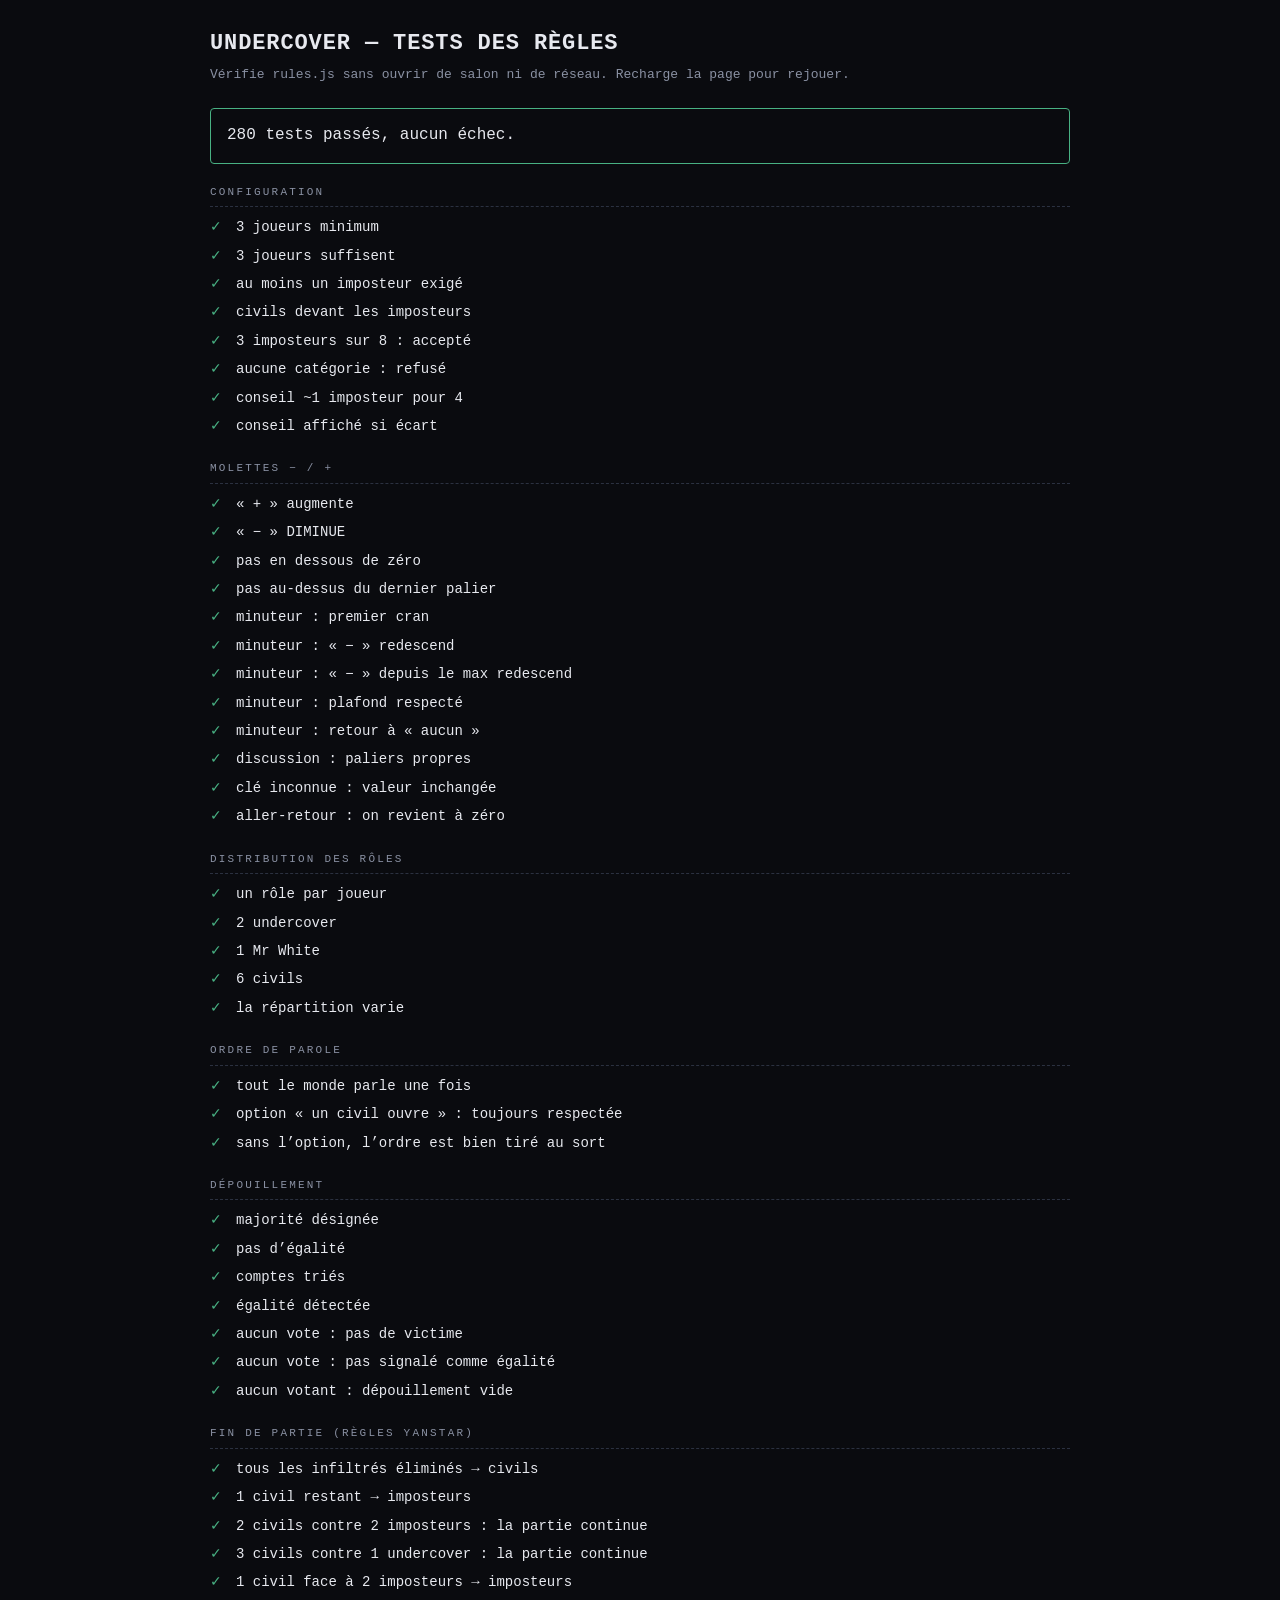
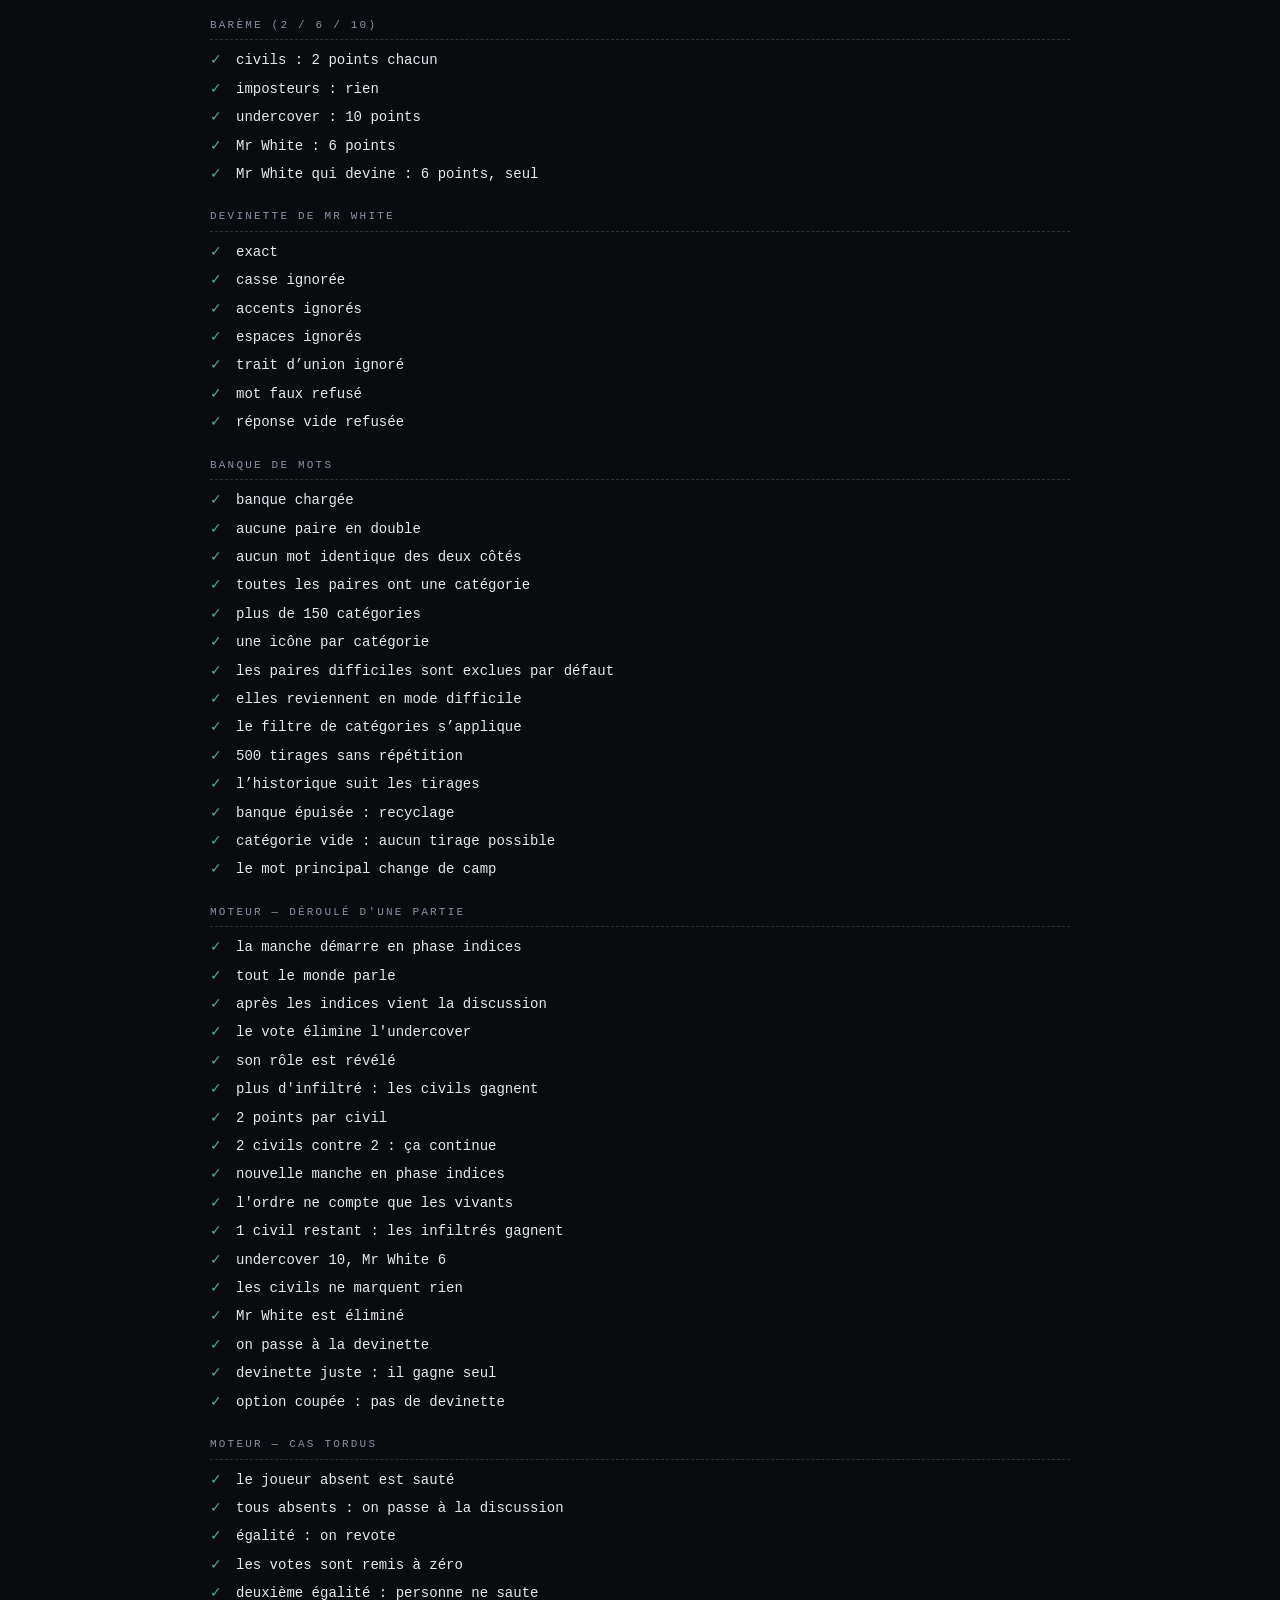
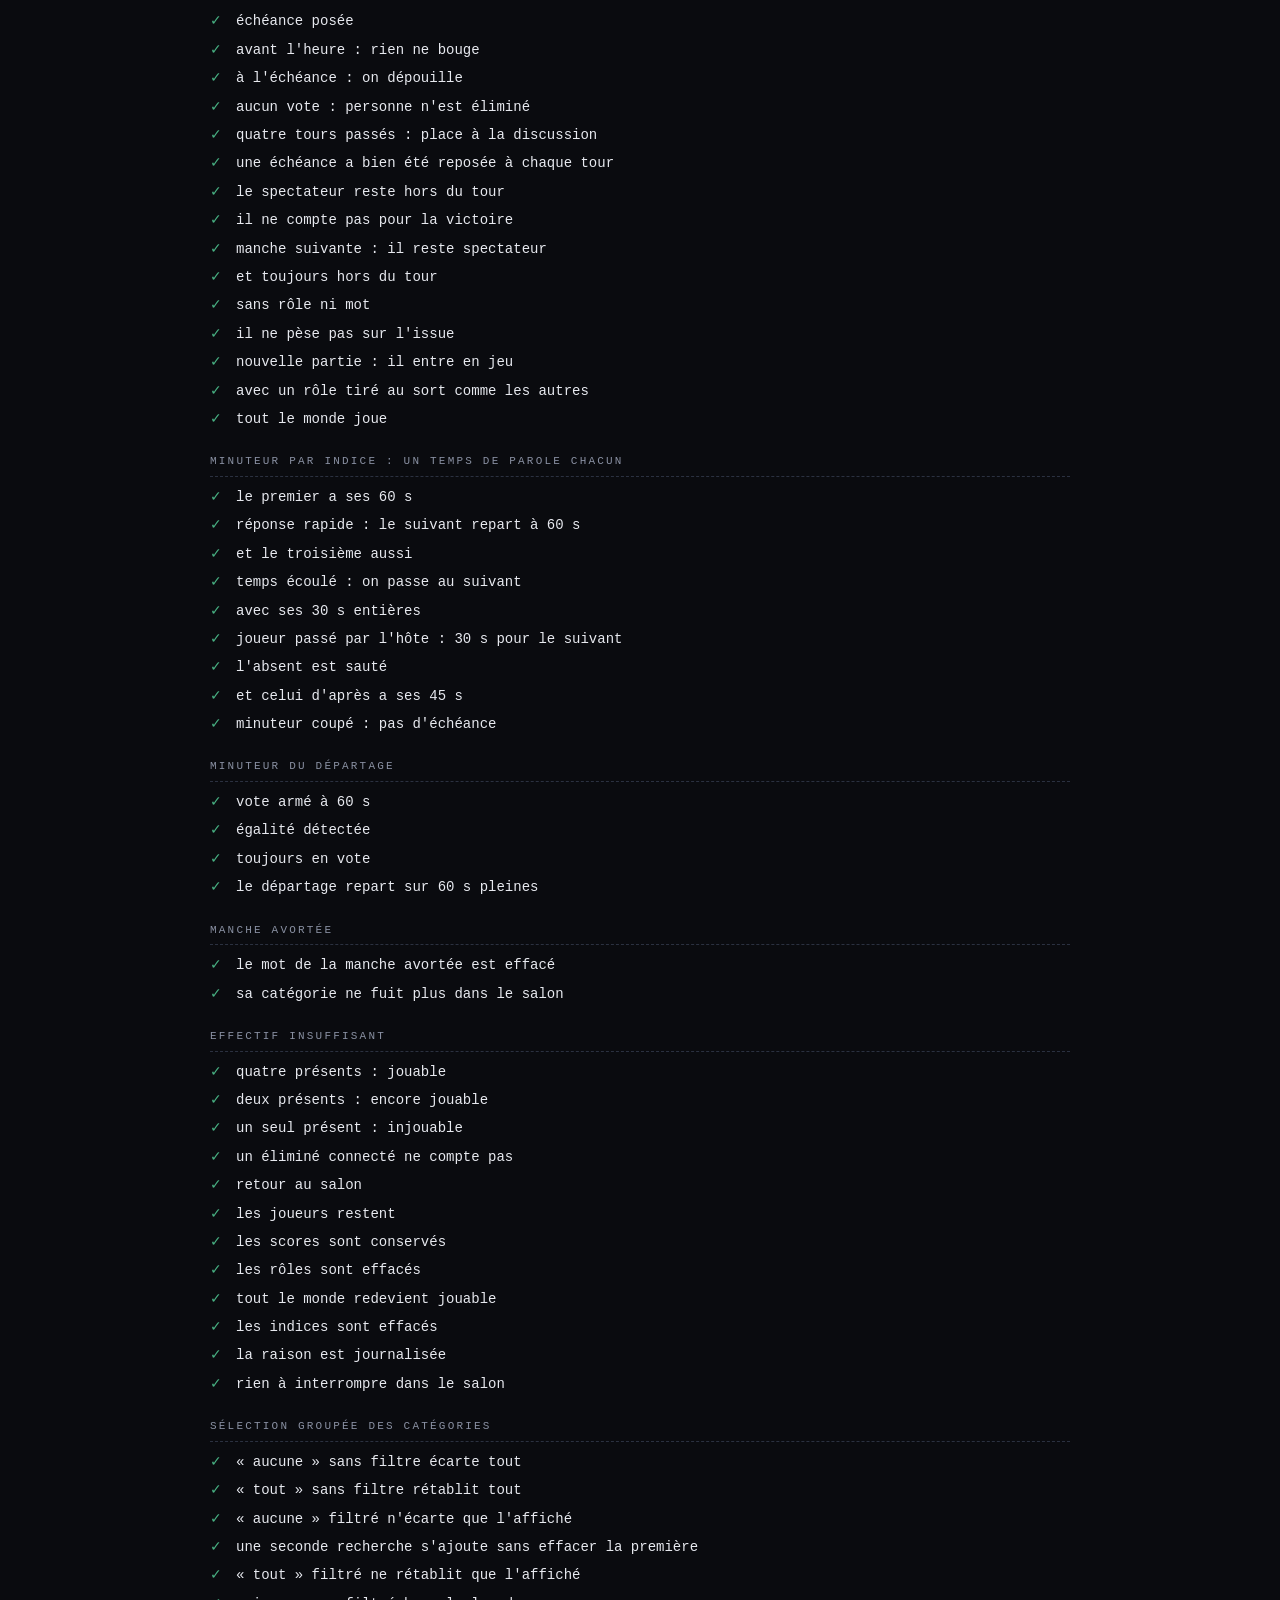
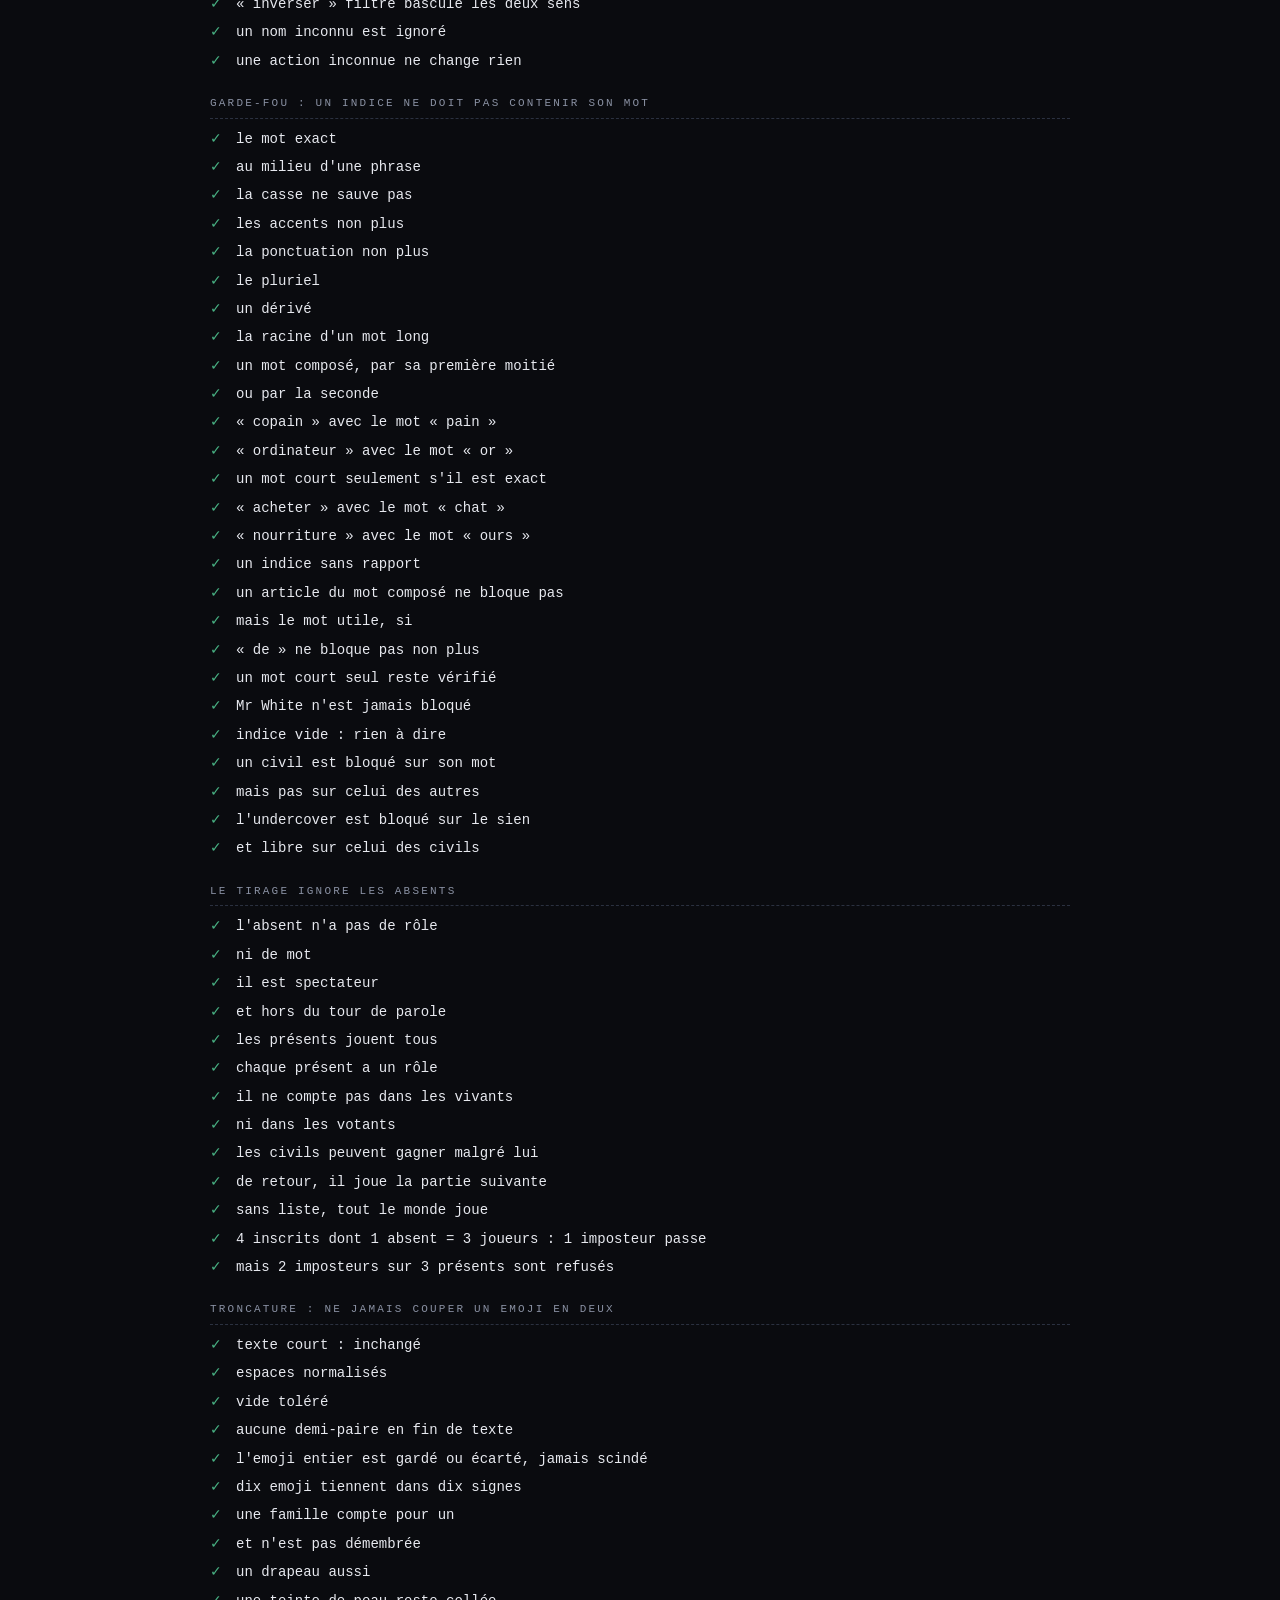
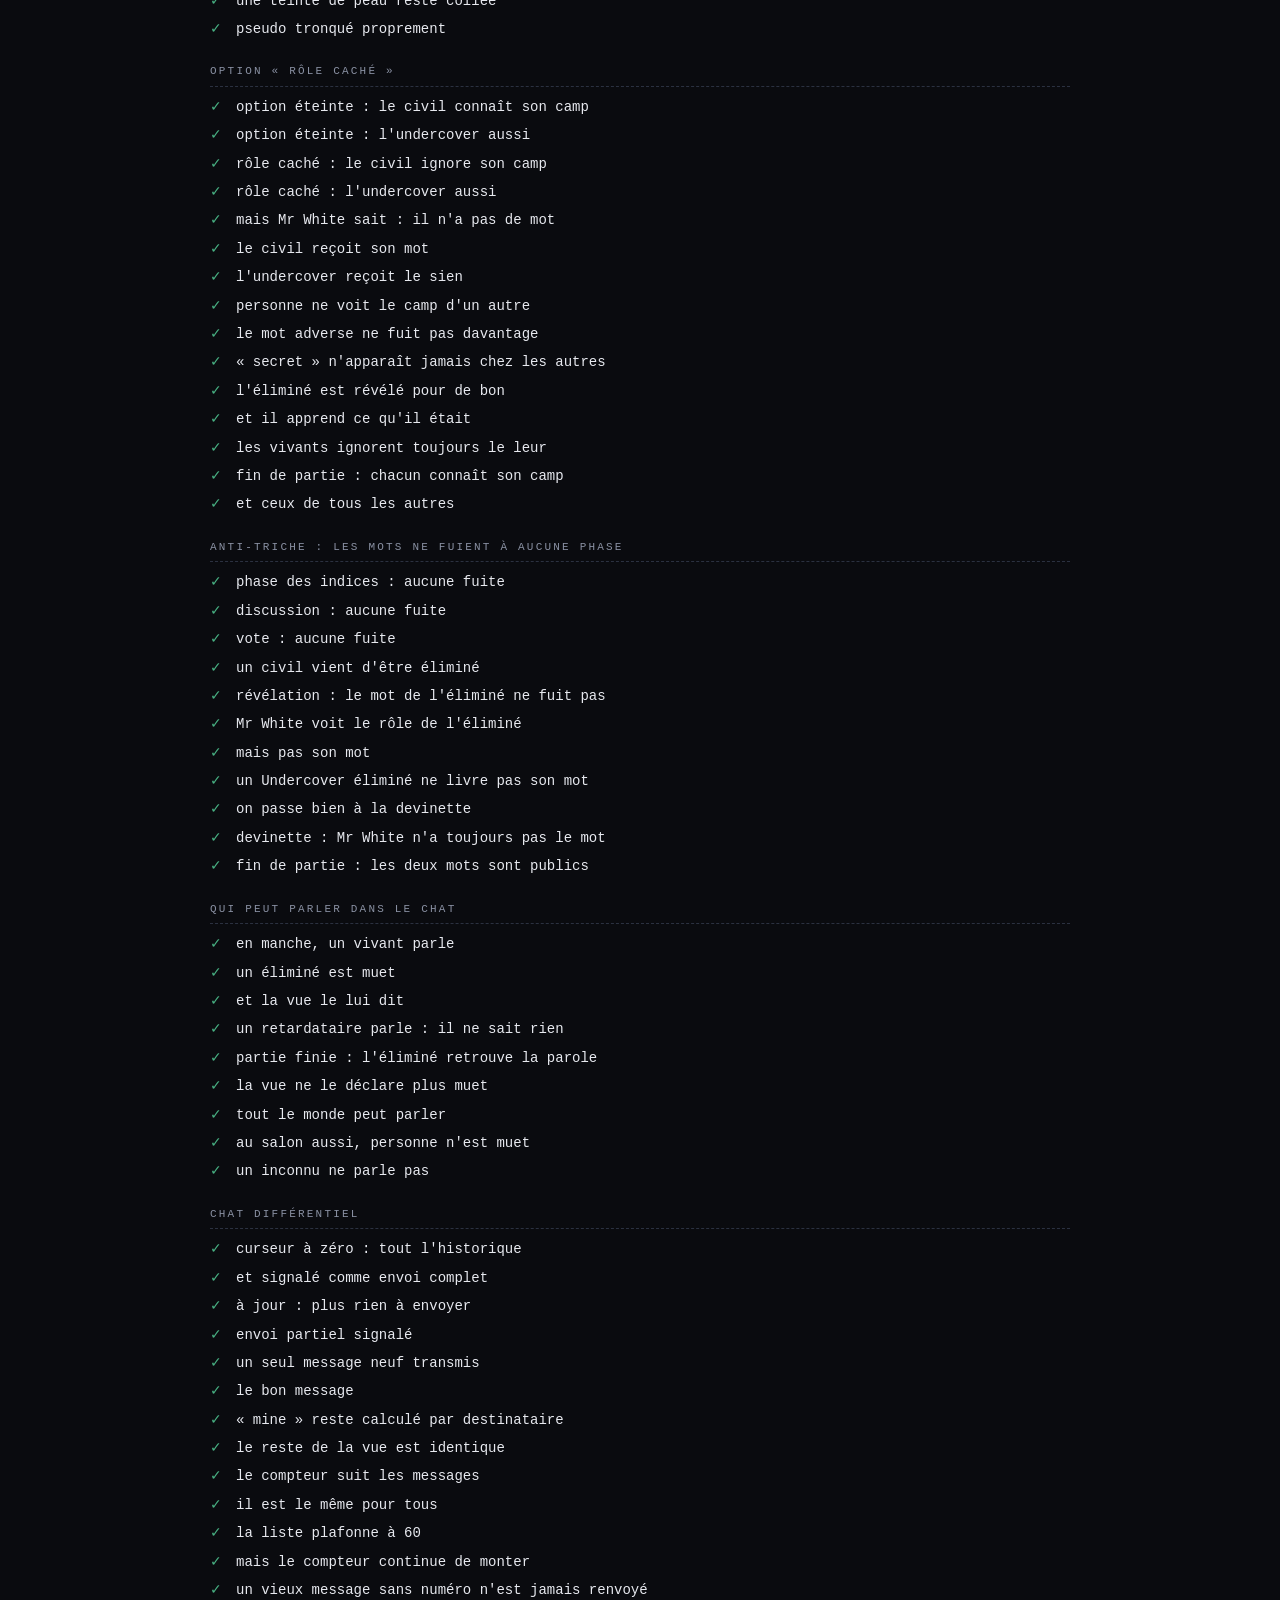
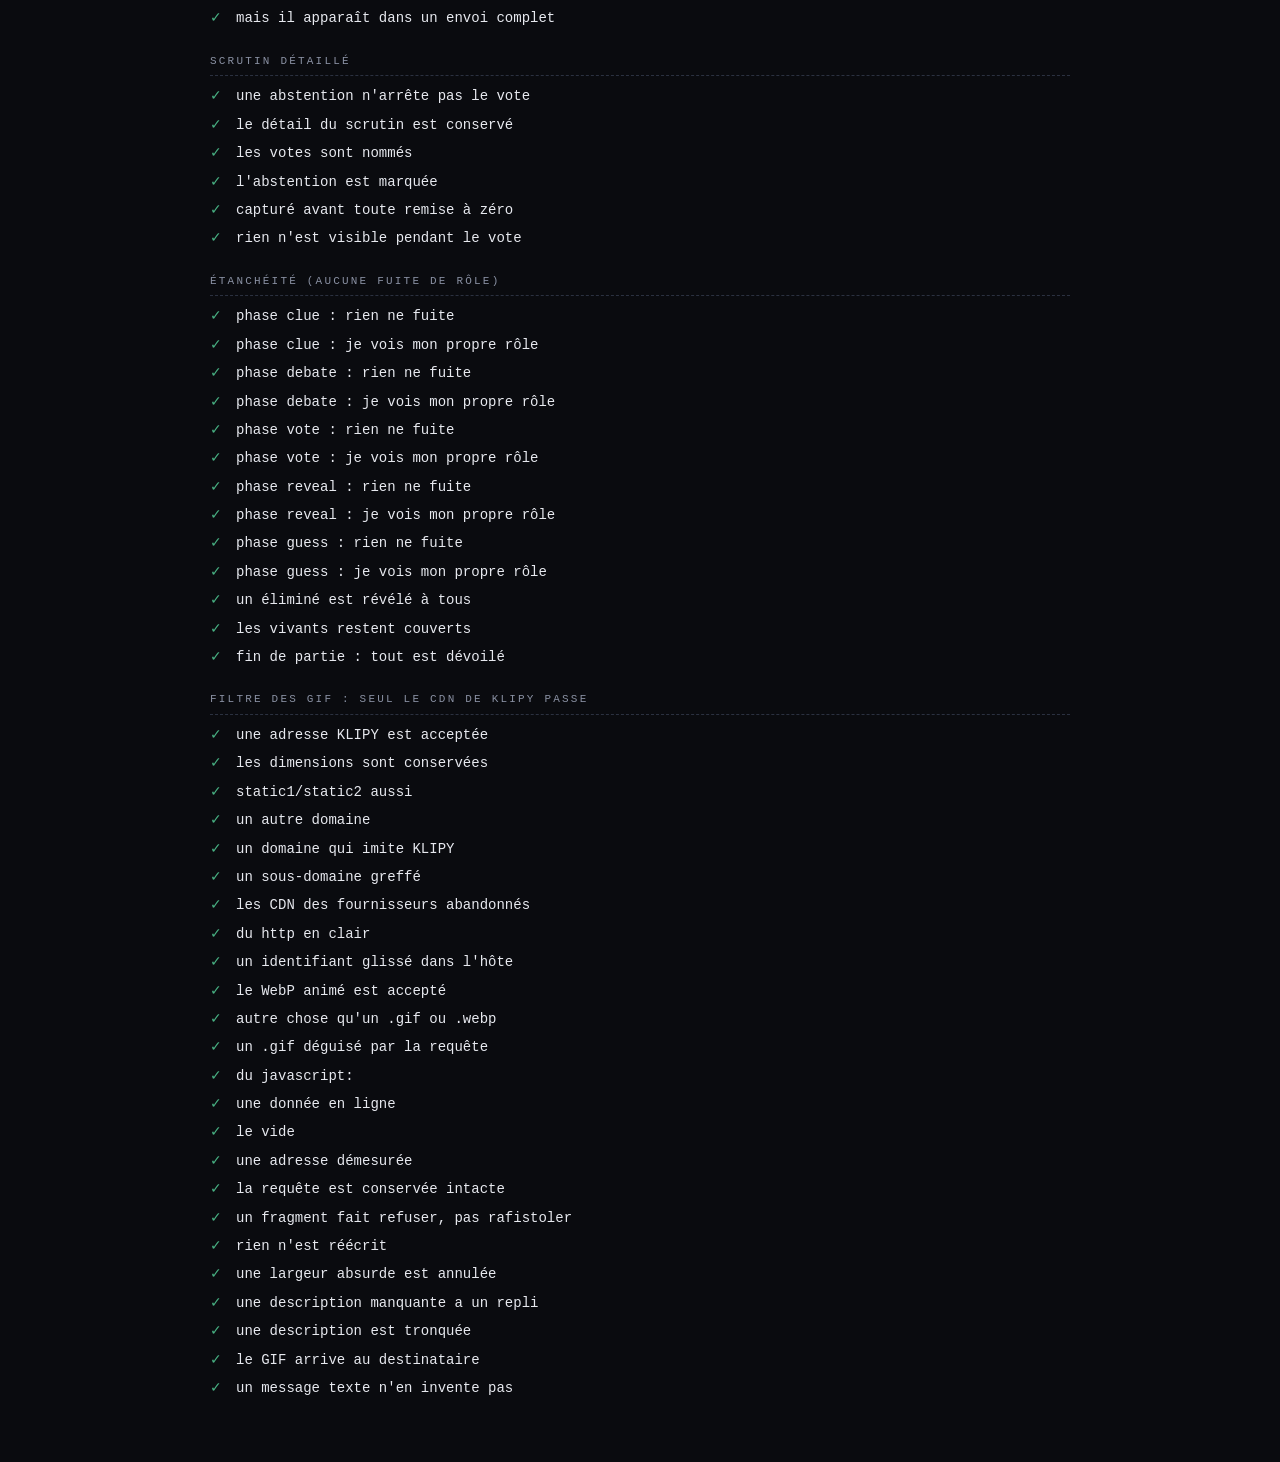
==== commit f15c5a1c: "Le sélecteur de GIF passe de GIPHY à KLIPY GIPHY plafonne son palier gratuit à 100 requêtes/heure et" ====
--- a/tests.html
+++ b/tests.html
@@ -31,7 +31,7 @@
 </main>
 
 <script src="words.js?v=3"></script>
-<script src="rules.js?v=22"></script>
+<script src="rules.js?v=24"></script>
 <script>
 /* ---------- micro-harnais ---------- */
 const R = window.UC_RULES;
@@ -905,45 +905,40 @@
   verifie('fin de partie : tout est dévoilé', fin.every(v => v.role !== null), fin);
 }
 
-groupe('Filtre des GIF : seul le CDN de GIPHY passe');
-{
-  const U = 'https://media.giphy.com/media/3o7TKsQ8UQ1Tb1bJQI/giphy.gif';
+groupe('Filtre des GIF : seul le CDN de KLIPY passe');
+{
+  const U = 'https://static.klipy.com/ii/935d7ab9d8c6/14/af/um0L4dFH.gif';
   const bon = R.gifValide({ url: U, w: 220, h: 160, alt: 'rire' });
-  verifie('une adresse GIPHY est acceptée', bon && bon.url === U, bon);
+  verifie('une adresse KLIPY est acceptée', bon && bon.url === U, bon);
   verifie('les dimensions sont conservées', bon.w === 220 && bon.h === 160, bon);
-  verifie('media0..media9 aussi', !!R.gifValide({ url: 'https://media4.giphy.com/media/x/a.gif' }));
-  verifie('i.giphy.com aussi', !!R.gifValide({ url: 'https://i.giphy.com/media/x/a.gif' }));
+  verifie('static1/static2 aussi', !!R.gifValide({ url: 'https://static2.klipy.com/a/b.gif' }));
 
   /* ce qu'il faut absolument refuser : chacune de ces adresses révélerait
      l'IP de tous les joueurs au serveur visé. */
   const rejete = u => R.gifValide({ url: u }) === null;
   verifie('un autre domaine', rejete('https://pisteur.example/a.gif'));
-  verifie('un domaine qui imite GIPHY', rejete('https://media.giphy.com.evil.net/a.gif'));
-  verifie('un sous-domaine greffé', rejete('https://evil.net/media.giphy.com/a.gif'));
-  verifie('l\'ancien CDN de Tenor, désormais mort', rejete('https://media.tenor.com/abc/a.gif'));
-  verifie('du http en clair', rejete('http://media.giphy.com/a.gif'));
-  verifie('un identifiant glissé dans l\'hôte', rejete('https://media.giphy.com@evil.net/a.gif'));
-  verifie('autre chose qu\'un .gif', rejete('https://media.giphy.com/a.js'));
-  verifie('un .gif déguisé par la requête', rejete('https://media.giphy.com/a.png?x=.gif'));
+  verifie('un domaine qui imite KLIPY', rejete('https://static.klipy.com.evil.net/a.gif'));
+  verifie('un sous-domaine greffé', rejete('https://evil.net/static.klipy.com/a.gif'));
+  verifie('les CDN des fournisseurs abandonnés', rejete('https://media.tenor.com/a/b.gif')
+                                              && rejete('https://media.giphy.com/media/x/giphy.gif'));
+  verifie('du http en clair', rejete('http://static.klipy.com/a.gif'));
+  verifie('un identifiant glissé dans l\'hôte', rejete('https://static.klipy.com@evil.net/a.gif'));
+  verifie('le WebP animé est accepté', !!R.gifValide({ url: 'https://static2.klipy.com/a/b.webp' }));
+  verifie('autre chose qu\'un .gif ou .webp', rejete('https://static.klipy.com/a.js')
+                                            && rejete('https://static.klipy.com/a.mp4'));
+  verifie('un .gif déguisé par la requête', rejete('https://static.klipy.com/a.png?x=.gif'));
   verifie('du javascript:', rejete('javascript:alert(1)'));
   verifie('une donnée en ligne', rejete('[data-uri]'));
   verifie('le vide', rejete('') && R.gifValide(null) === null && R.gifValide('texte') === null);
-  verifie('une adresse démesurée', rejete('https://media.giphy.com/' + 'a'.repeat(400) + '.gif'));
-
-  /* la requête est CONSERVÉE : GIPHY signe ses vignettes avec et les refuse
-     sans. Le fragment, lui, ne sert à rien et saute. */
-  const sig = '?cid=abc&ep=v1_gifs_search&rid=giphy.gif&ct=g';
-  const propre = R.gifValide({ url: U + sig + '#x' });
-  verifie('la signature GIPHY est conservée', propre.url === U + sig, propre);
-  verifie('le fragment est retiré', !propre.url.includes('#'), propre);
-
-  /* la vraie forme moderne : identifiant v1.<blob> + requête signée */
-  const moderne = 'https://media0.giphy.com/media/v1.Y2lkPTc5MGI3NjExAAAC/200w.gif?cid=79&ct=g';
-  verifie('la forme moderne passe', R.gifValide({ url: moderne }).url === moderne);
-
-  /* mais un hôte étranger ne passe toujours pas, requête ou pas */
-  verifie('la requête ne rachète pas un hôte étranger',
-          rejete('https://evil.net/a.gif?cid=79&ep=v1_gifs_search'));
+  verifie('une adresse démesurée', rejete('https://static.klipy.com/' + 'a'.repeat(400) + '.gif'));
+
+  /* KLIPY exige que l'adresse ressorte TELLE QUELLE : leurs paramètres portent
+     l'identification de contenu et la modération. On vérifie sans récrire, donc
+     une adresse douteuse est refusée et jamais rafistolée. */
+  const sig = U + '?cid=abc&ct=g';
+  verifie('la requête est conservée intacte', R.gifValide({ url: sig }).url === sig);
+  verifie('un fragment fait refuser, pas rafistoler', rejete(U + '#x'));
+  verifie('rien n\'est réécrit', R.gifValide({ url: U + '?a=1&b=2' }).url === U + '?a=1&b=2');
 
   /* des dimensions absurdes ne doivent pas pouvoir étirer le chat */
   const fou = R.gifValide({ url: U, w: 99999, h: -5 });
